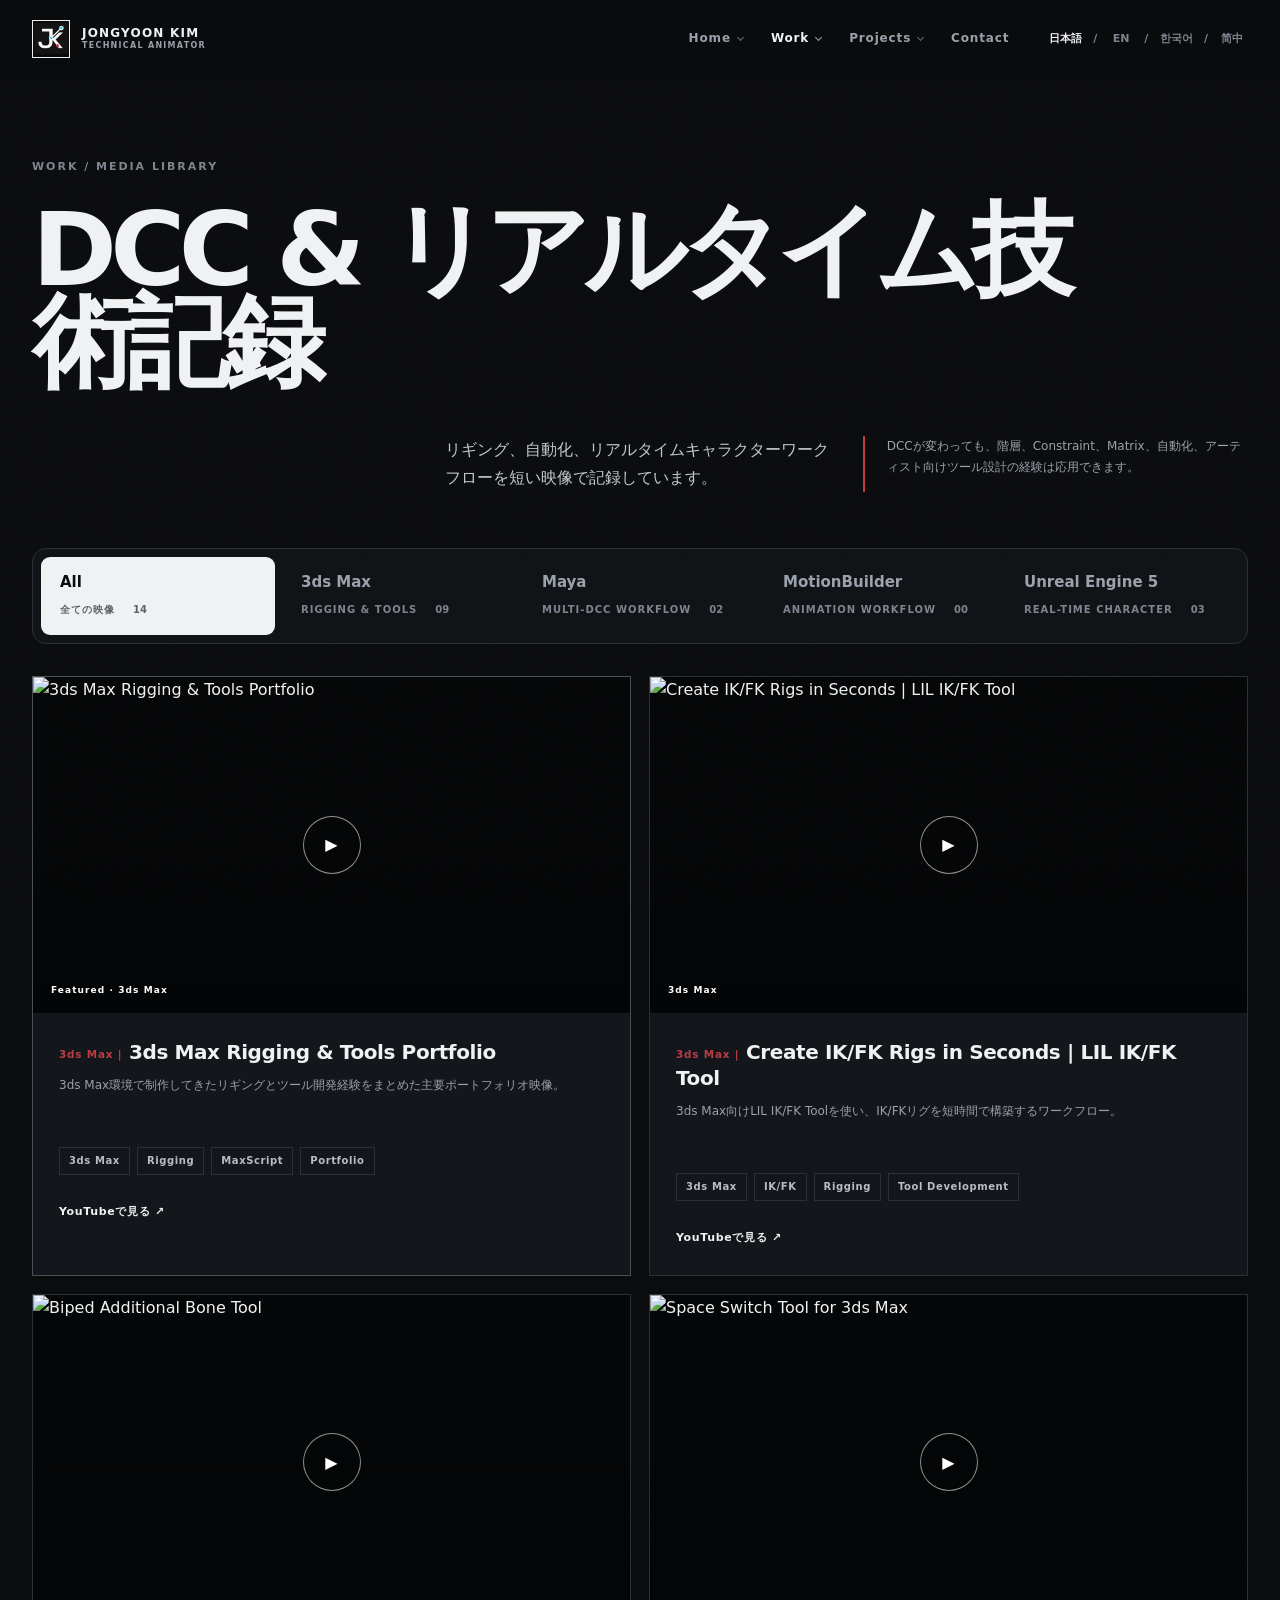
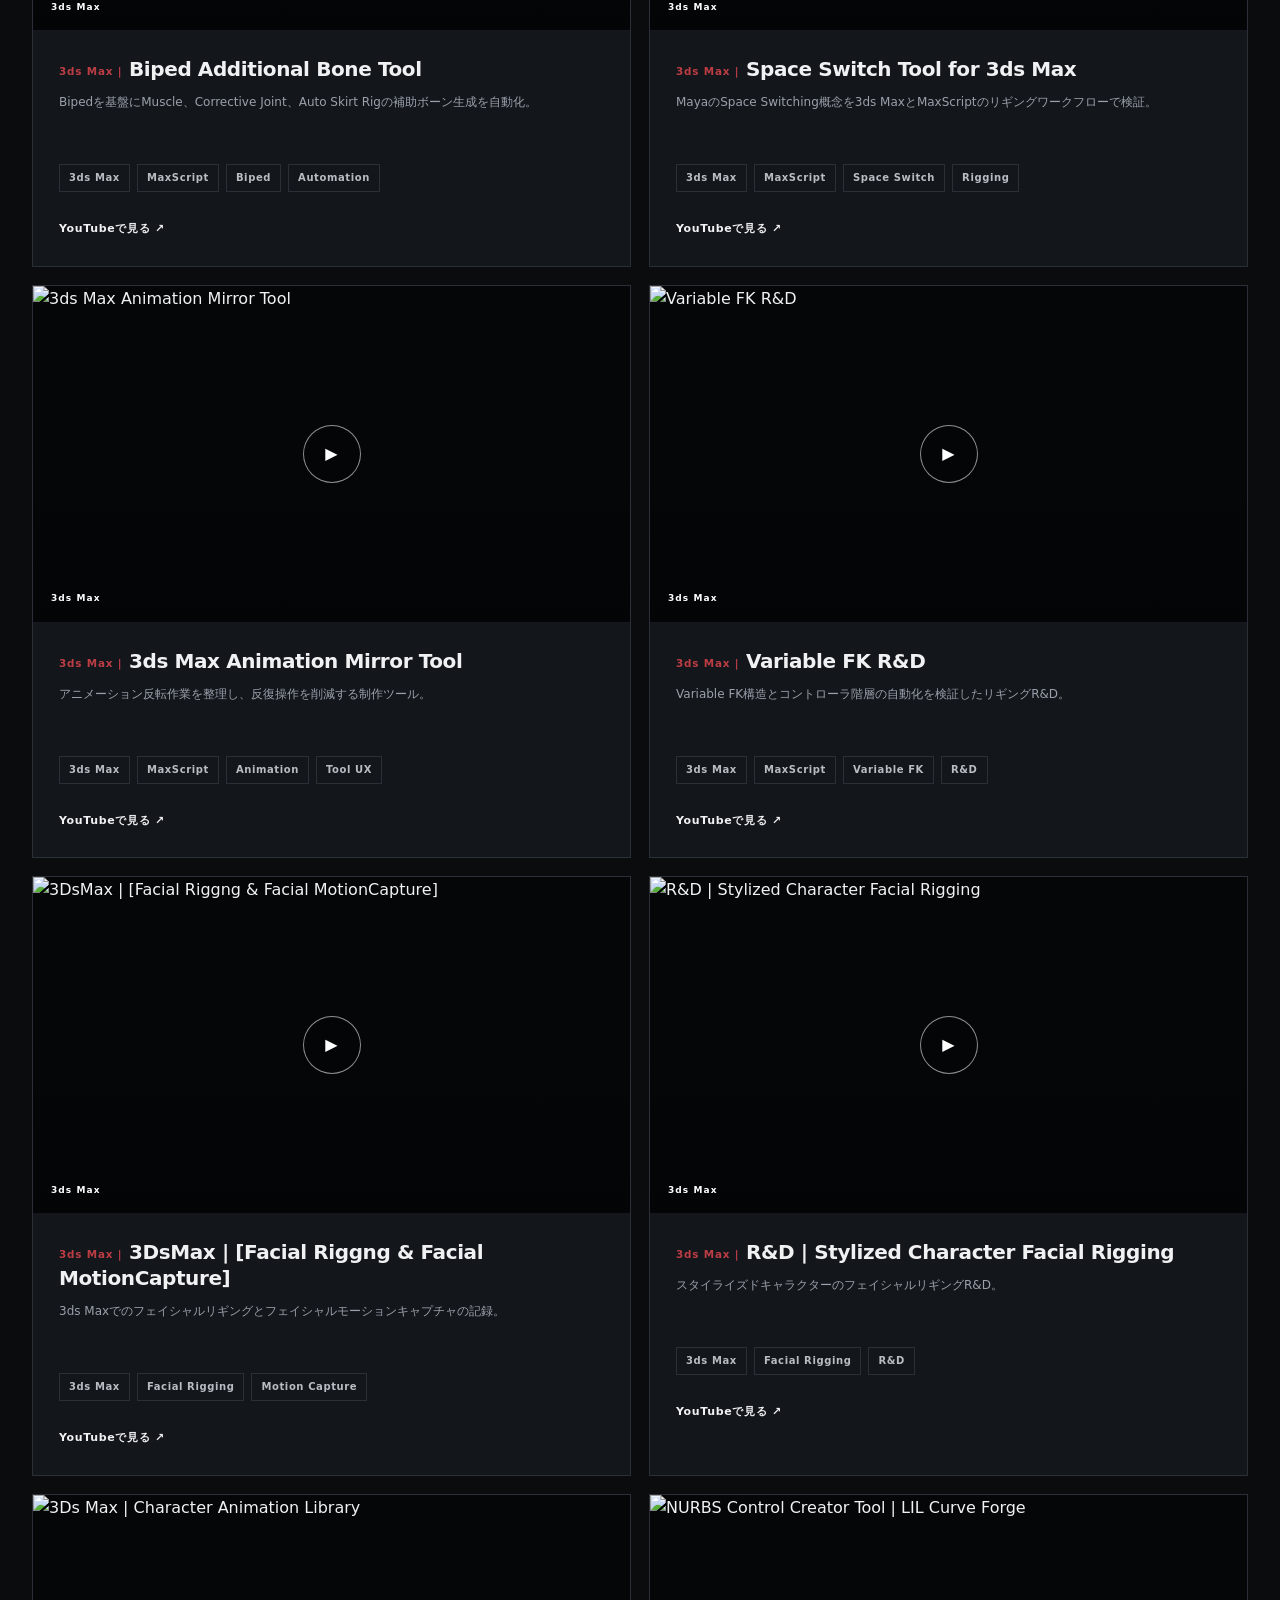
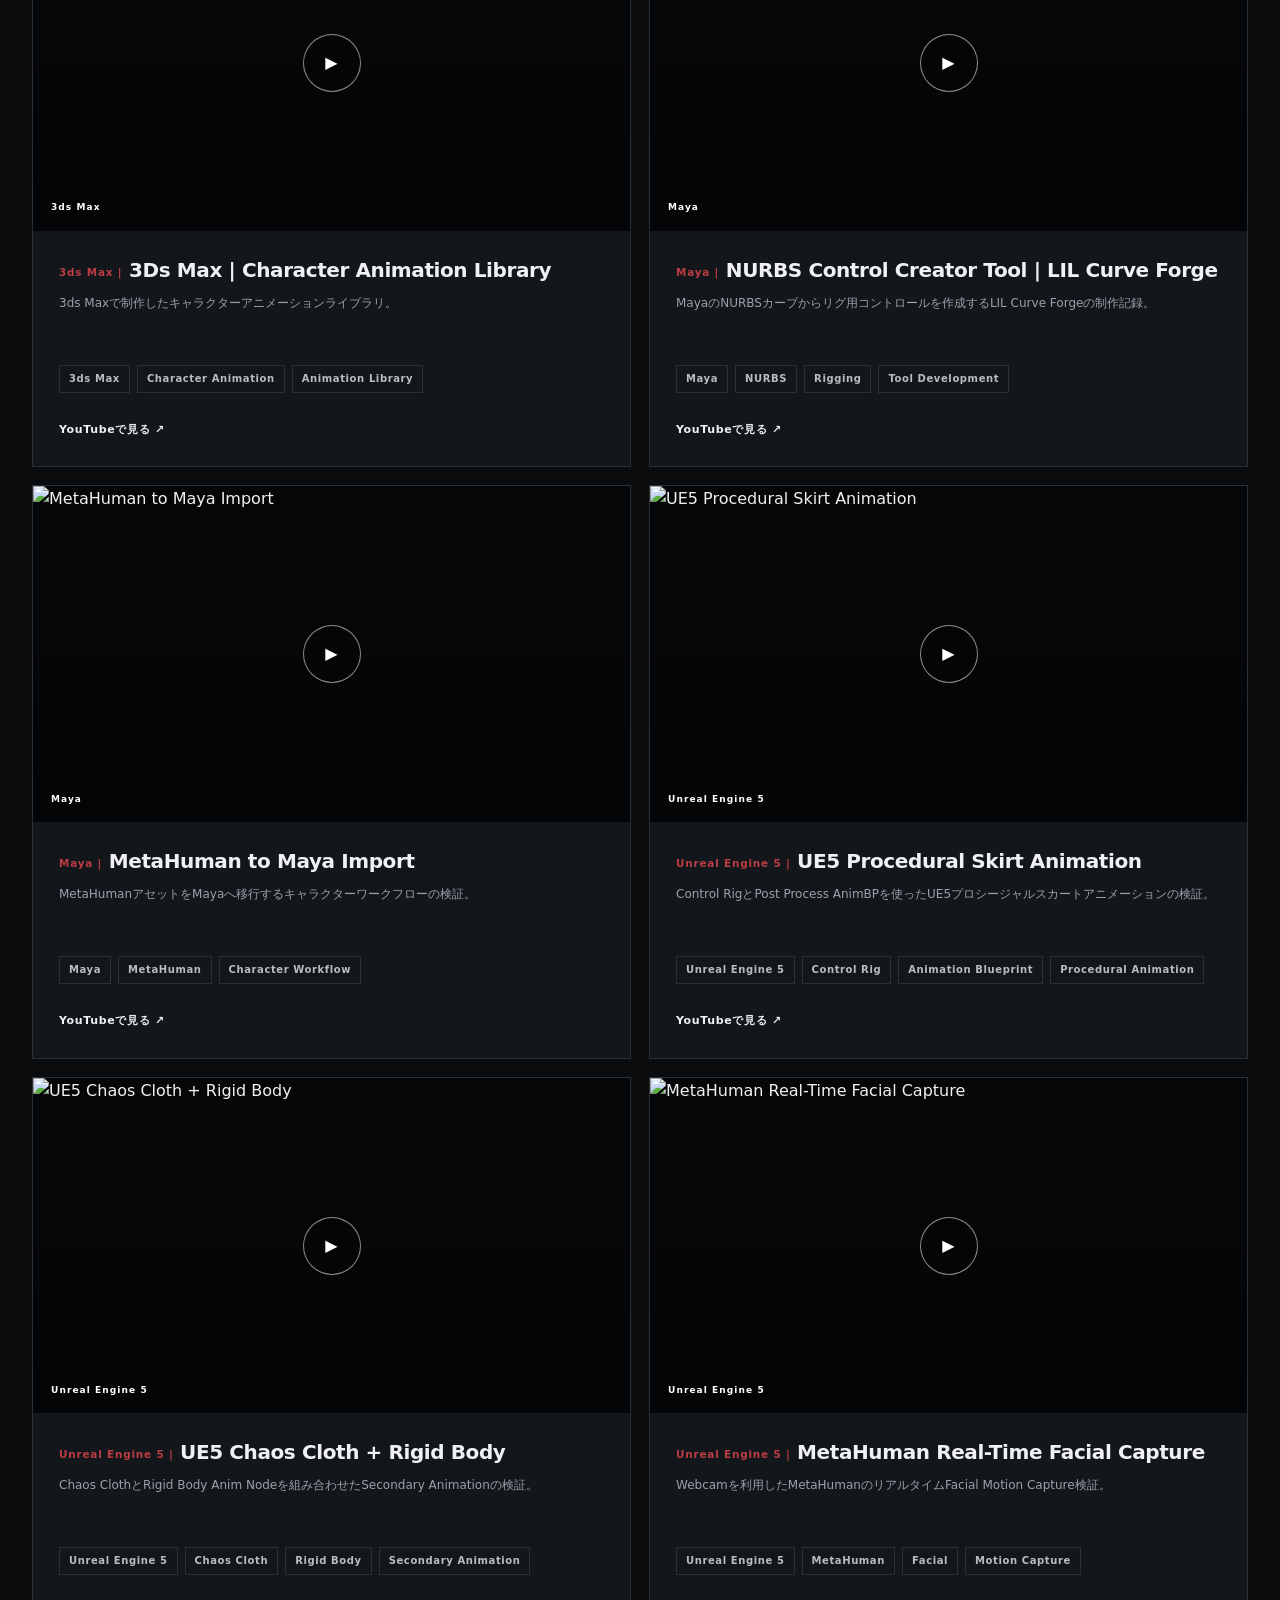
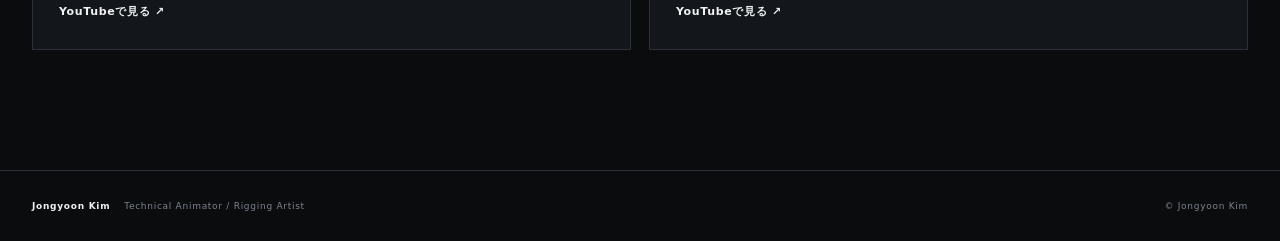
==== work.html @ b8f8ff4b "Add Maya Curve Forge video" ====
<!doctype html>
<html lang="ja">
<head>
  <meta charset="utf-8">
  <meta name="viewport" content="width=device-width,initial-scale=1">
  <meta name="description" content="DCC and real-time technical studies by Jongyoon Kim across 3ds Max, Maya, MotionBuilder and Unreal Engine 5.">
  <meta property="og:title" content="DCC & Real-Time Studies | Jongyoon Kim">
  <meta property="og:description" content="Rigging, automation and real-time character workflow studies across major DCC tools.">
  <meta property="og:type" content="website">
  <meta property="og:url" content="https://jongyoon-kim000000.github.io/portfolio/work.html">
  <meta property="og:image" content="https://jongyoon-kim000000.github.io/portfolio/assets/icons/jongyoon-kim-mark.png">
  <meta name="twitter:card" content="summary">
  <meta name="theme-color" content="#0b0c0e">
  <link rel="canonical" href="https://jongyoon-kim000000.github.io/portfolio/work.html">
  <link rel="icon" type="image/png" href="assets/icons/jongyoon-kim-mark.png">
  <title>Work & Media Library | Jongyoon Kim</title>
  <link rel="stylesheet" href="css/reset.css">
  <link rel="stylesheet" href="css/style.css">
  <link rel="stylesheet" href="css/work.css">
  <link rel="stylesheet" href="css/polish.css">
  <script src="data/translations.js" defer></script>
  <script src="data/media.js?v=20260904-1" defer></script>
  <script src="js/i18n.js" defer></script>
  <script src="js/media-gallery.js?v=20260829-2" defer></script>
  <script src="js/visuals.js" defer></script>
</head>
<body>
  <a class="skip-link" href="#media-grid" data-i18n="accessibility.skip">Skip to content</a>
  <header class="site-header is-scrolled" data-header>
    <div class="shell header-inner">
      <a class="brand" href="index.html"><span class="brand-mark" aria-hidden="true"><img src="assets/icons/jongyoon-kim-mark.png" alt=""></span><span class="brand-copy">JONGYOON KIM<small>TECHNICAL ANIMATOR</small></span></a>
      <button class="nav-toggle" type="button" aria-expanded="false" aria-controls="primary-nav"><span class="sr-only" data-i18n="nav.menu">Menu</span><span></span><span></span></button>
      <nav id="primary-nav" class="primary-nav" aria-label="Primary navigation">
        <div class="nav-item">
          <a href="index.html" data-i18n="nav.home">Home</a>
          <div class="nav-sub">
            <a href="index.html#work" data-i18n="work.title">主要作品</a>
            <a href="index.html#production" data-i18n="nav.production">Production</a>
            <a href="index.html#growth" data-i18n="nav.growth">Growth</a>
            <a href="index.html#skills" data-i18n="nav.skills">Skills</a>
            <a href="index.html#about" data-i18n="nav.about">About</a>
          </div>
        </div>
        <div class="nav-item">
          <a href="work.html" aria-current="page" data-i18n="nav.work">Work</a>
          <div class="nav-sub">
            <a href="work.html" data-i18n="work.libraryCta">DCC Media Library</a>
            <a href="work.html?tool=max" data-i18n="media.category.max">3ds Max</a>
            <a href="work.html?tool=maya" data-i18n="media.category.maya">Maya</a>
            <a href="work.html?tool=motionbuilder" data-i18n="media.category.motionbuilder">MotionBuilder</a>
            <a href="work.html?tool=ue5" data-i18n="media.category.ue5">Unreal Engine 5</a>
          </div>
        </div>
        <div class="nav-item">
          <a href="projects/project-tal.html" data-i18n="nav.projects">Projects</a>
          <div class="nav-sub">
            <a href="projects/serva-me.html">SERVA ME</a>
            <a href="projects/aion2.html">AION 2</a>
            <a href="projects/project-tal.html" data-i18n="media.projectTal">Project TAL</a>
          </div>
        </div>
        <a href="index.html#contact" data-i18n="nav.contact">Contact</a>
      </nav>
      <div class="language-switch" aria-label="Language">
        <button type="button" data-lang="ja" aria-label="日本語" aria-pressed="true">日本語</button><span aria-hidden="true">/</span>
        <button type="button" data-lang="en" aria-label="English" aria-pressed="false">EN</button><span aria-hidden="true">/</span>
        <button type="button" data-lang="ko" aria-label="한국어" aria-pressed="false">한국어</button><span aria-hidden="true">/</span>
        <button type="button" data-lang="zh" aria-label="简体中文" aria-pressed="false">简中</button>
      </div>
    </div>
  </header>
  <main class="media-page">
    <section class="media-hero shell">
      <p class="section-index">WORK / MEDIA LIBRARY</p>
      <h1 data-i18n="media.title">DCC & REAL-TIME STUDIES</h1>
      <div class="media-hero-copy"><p data-i18n="media.intro">Short technical studies documenting rigging, automation and real-time character workflows.</p><p class="media-note" data-i18n="media.note">The DCC may change; hierarchy, constraints, matrices, automation and artist-facing tool design remain transferable.</p></div>
    </section>
    <section class="media-library shell" aria-labelledby="media-filter-title">
      <h2 id="media-filter-title" class="sr-only" data-i18n="media.filterTitle">Filter videos by tool</h2>
      <div id="media-tabs" class="media-tabs" role="tablist"></div>
      <p class="media-swipe-hint" aria-hidden="true" data-i18n="media.swipeHint">Swipe to explore tool categories →</p>
      <div id="media-grid" class="media-grid"></div>
    </section>
  </main>
  <footer class="site-footer"><div class="shell"><div><strong>Jongyoon Kim</strong><span>Technical Animator / Rigging Artist</span></div><p>© Jongyoon Kim</p></div></footer>
  <script src="js/main.js" defer></script>
</body>
</html>
---- css/style.css ----
:root{--bg-deep:#07080a;--bg:#0b0c0e;--surface:#13161b;--surface-2:#191d24;--surface-3:#20252e;--text:#f0f1f2;--muted:#9aa1ab;--faint:#7d848e;--border:#2b3038;--border-bright:rgba(255,255,255,.10);--accent:#bd3d45;--accent-bright:#e0565f;--accent-soft:rgba(189,61,69,.15);--accent-2:#5fb6d4;--accent-2-soft:rgba(95,182,212,.12);--grad-accent:linear-gradient(120deg,var(--accent-bright),var(--accent) 55%,#7c333c);--grad-duo:linear-gradient(135deg,rgba(189,61,69,.14),rgba(95,182,212,.09));--grad-line:linear-gradient(90deg,transparent,var(--accent) 30%,var(--accent-2) 70%,transparent);--grad-text:linear-gradient(105deg,#f0f1f2 30%,#aeb8c8 50%,#f0f1f2 70%);--glow-accent:0 0 44px rgba(189,61,69,.28);--glow-cyan:0 0 44px rgba(95,182,212,.20);--shadow-1:0 2px 10px rgba(0,0,0,.35);--shadow-2:0 14px 40px rgba(0,0,0,.45),0 0 0 1px var(--border-bright);--shadow-3:0 28px 80px rgba(0,0,0,.55),0 0 0 1px var(--border-bright);--ambient-red:radial-gradient(ellipse 60% 45% at 18% 8%,rgba(189,61,69,.10),transparent 65%);--ambient-cyan:radial-gradient(ellipse 55% 40% at 85% 90%,rgba(95,182,212,.07),transparent 65%);--shell:min(1240px,calc(100vw - 64px));--header:78px;--ease:cubic-bezier(.2,.7,.2,1);--ease-spring:cubic-bezier(.34,1.56,.64,1);--space-section:clamp(72px,9vh,104px);--space-heading:44px}
html{background:var(--bg);color:var(--text);font-family:Inter,"Noto Sans JP","Noto Sans KR",system-ui,-apple-system,BlinkMacSystemFont,"Segoe UI",sans-serif;font-size:16px}body{min-width:320px;background:var(--bg);line-height:1.6;overflow-x:hidden}.shell{width:var(--shell);margin-inline:auto}.sr-only{position:absolute;width:1px;height:1px;padding:0;margin:-1px;overflow:hidden;clip:rect(0,0,0,0);white-space:nowrap;border:0}.skip-link{position:fixed;z-index:1000;left:16px;top:-60px;background:var(--text);color:var(--bg);padding:10px 16px}.skip-link:focus{top:16px}a:focus-visible,button:focus-visible{outline:2px solid var(--text);outline-offset:4px}
.site-header{height:var(--header);position:fixed;inset:0 0 auto;z-index:100;background:rgba(11,12,14,.88);border-bottom:1px solid transparent;backdrop-filter:blur(18px);transition:border-color .2s}.site-header.is-scrolled{border-color:var(--border)}.header-inner{height:100%;display:flex;align-items:center;gap:36px}.brand{display:flex;align-items:center;gap:12px;margin-right:auto}.brand-mark{display:grid;place-items:center;width:38px;height:38px;border:1px solid var(--text);font-size:12px;font-weight:800;letter-spacing:.08em}.brand-copy{display:flex;flex-direction:column;font-size:12px;font-weight:750;letter-spacing:.1em;line-height:1.25}.brand-copy small{color:var(--muted);font-size:8px;letter-spacing:.16em}.primary-nav{display:flex;align-items:center;gap:28px}.primary-nav a{color:var(--muted);font-size:12px;font-weight:650;letter-spacing:.07em;transition:color .2s}.primary-nav a:hover,.primary-nav a[aria-current="true"]{color:var(--text)}.language-switch{display:flex;align-items:center;gap:7px;color:var(--faint);font-size:11px;font-weight:800;letter-spacing:.08em}.language-switch button{border:0;background:none;color:var(--faint);padding:4px;cursor:pointer}.language-switch button[aria-pressed="true"]{color:var(--text)}.nav-toggle{display:none;border:0;background:none;color:var(--text);padding:10px}.nav-toggle span:not(.sr-only){display:block;width:22px;height:1px;background:currentColor;margin:6px 0;transition:transform .2s}
.hero{min-height:min(92svh,900px);padding-top:calc(var(--header) + 72px);display:flex;flex-direction:column;justify-content:flex-end;background-image:var(--ambient-red),var(--ambient-cyan)}.hero-grid{display:grid;grid-template-columns:minmax(0,1.2fr) minmax(320px,.8fr);gap:9vw;align-items:end;margin:auto 0}.eyebrow{display:flex;align-items:center;gap:9px;color:var(--muted);font-size:11px;font-weight:700;letter-spacing:.12em;text-transform:uppercase}.status-dot{width:6px;height:6px;background:var(--accent);border-radius:50%;box-shadow:0 0 0 5px var(--accent-soft)}.hero h1{margin-top:22px;font-weight:800;letter-spacing:-.075em;line-height:.78}.hero-role{margin-top:36px;font-size:clamp(28px,3.3vw,52px);font-weight:300;letter-spacing:-.04em;line-height:1.02}.hero-role span{color:var(--muted)}.hero-intro{padding-bottom:6px}.hero-focus{max-width:590px;color:var(--text);font-size:14px;font-weight:650;line-height:2}.hero-focus i{color:var(--accent);font-style:normal;margin:0 5px}.hero-summary{max-width:600px;margin-top:26px;color:#c3c7cd;font-size:clamp(16px,1.4vw,20px);line-height:1.8}.hero-actions{display:flex;gap:12px;margin-top:38px}.button{min-height:50px;display:inline-flex;align-items:center;justify-content:space-between;gap:32px;padding:0 20px;border:1px solid var(--border);font-size:12px;font-weight:750;letter-spacing:.04em;transition:background .2s,border-color .2s,color .2s}.button-primary{background:var(--text);border-color:var(--text);color:var(--bg)}.button-primary:hover{background:var(--accent);border-color:var(--accent);color:#fff}.button-ghost:hover{border-color:var(--text)}.quick-info{display:grid;grid-template-columns:repeat(4,1fr);margin-top:56px;border-top:1px solid var(--border)}.quick-info>div{padding:22px 22px 24px 0;border-right:1px solid var(--border)}.quick-info>div:not(:first-child){padding-left:22px}.quick-info dt{color:var(--faint);font-size:9px;font-weight:800;letter-spacing:.16em;text-transform:uppercase}.quick-info dd{margin-top:8px;font-size:12px;font-weight:600}
.section{padding-block:var(--space-section)}.section-surface{position:relative;background-color:var(--surface);background-image:var(--ambient-red)}.section-surface::after{content:"";position:absolute;left:0;right:0;top:0;height:1px;background:var(--grad-line);opacity:.55}.section-heading{display:grid;grid-template-columns:1fr 2fr;gap:32px;margin-bottom:var(--space-heading);align-items:start}.section-heading h2{font-size:clamp(38px,5vw,72px);font-weight:500;letter-spacing:-.045em;line-height:1}.section-heading>div>p{max-width:580px;margin-top:18px;color:var(--muted);font-size:15px}.section-index{color:var(--faint);font-size:10px;font-weight:800;letter-spacing:.18em}.project-grid{display:grid;grid-template-columns:repeat(2,minmax(0,1fr));gap:18px}.project-card{border:1px solid var(--border);background:var(--surface);overflow:hidden;transition:transform .25s var(--ease),border-color .25s}.project-card:hover{transform:translateY(-4px);border-color:#4a4f56}.project-visual{aspect-ratio:16/9;position:relative;display:flex;align-items:flex-end;padding:24px;overflow:hidden;background-color:#121419;background-image:linear-gradient(rgba(255,255,255,.04) 1px,transparent 1px),linear-gradient(90deg,rgba(255,255,255,.04) 1px,transparent 1px);background-size:32px 32px}.project-visual::before{content:"";position:absolute;width:55%;aspect-ratio:1;border:1px solid rgba(255,255,255,.16);border-radius:50%;top:-20%;right:-5%;box-shadow:0 0 0 38px rgba(255,255,255,.025),0 0 0 76px rgba(255,255,255,.018)}.project-visual::after{content:"";position:absolute;left:0;right:0;bottom:0;height:60%;background:linear-gradient(transparent,rgba(8,9,11,.8))}.project-visual.production{background-color:#171112;background-image:linear-gradient(rgba(189,61,69,.08) 1px,transparent 1px),linear-gradient(90deg,rgba(189,61,69,.08) 1px,transparent 1px);background-size:32px 32px}.visual-label{position:relative;z-index:1;display:flex;flex-direction:column;font-size:clamp(26px,3.2vw,48px);font-weight:750;letter-spacing:-.05em;line-height:.9}.visual-label small{margin-bottom:10px;color:var(--muted);font-size:9px;letter-spacing:.16em}.project-card-body{padding:28px}.project-card-topline{display:flex;justify-content:space-between;gap:16px;color:var(--muted);font-size:9px;font-weight:750;letter-spacing:.14em;text-transform:uppercase}.project-card h3{margin-top:16px;font-size:24px;letter-spacing:-.03em}.project-card-summary{min-height:52px;margin-top:10px;color:var(--muted);font-size:14px}.tag-list{display:flex;flex-wrap:wrap;gap:7px;margin-top:24px}.tag{padding:5px 9px;border:1px solid var(--border);color:#b9bdc3;font-size:9px;font-weight:700;letter-spacing:.06em}.text-link{display:inline-block;margin-top:28px;font-size:11px;font-weight:750;letter-spacing:.06em}.project-card:hover .text-link{color:#fff}.production-card{display:grid;grid-template-columns:.78fr 1.22fr;border-top:1px solid var(--border)}.production-meta{padding:42px 48px 40px 0;border-right:1px solid var(--border)}.production-meta h3{margin-top:36px;font-size:clamp(28px,3.2vw,48px);letter-spacing:-.04em;line-height:1.1}.production-meta>p:not(.eyebrow){margin-top:10px;color:var(--muted);font-size:13px}.responsibility-grid{display:grid;grid-template-columns:repeat(2,1fr)}.responsibility{padding:38px;border-right:1px solid var(--border);border-bottom:1px solid var(--border)}.responsibility:nth-child(even){border-right:0}.responsibility:nth-last-child(-n+2){border-bottom:0}.responsibility .number{color:var(--accent);font-size:10px;font-weight:800}.responsibility h4{margin-top:26px;font-size:17px}.responsibility p{margin-top:10px;color:var(--muted);font-size:12px;line-height:1.75}.timeline{display:grid;grid-template-columns:repeat(auto-fit,minmax(0,1fr));position:relative}.timeline::before{content:"";position:absolute;left:0;right:0;top:7px;height:1px;background:var(--border)}.timeline-item{position:relative;padding:35px 28px 0 0}.timeline-item::before{content:"";position:absolute;top:3px;left:0;width:9px;height:9px;border:2px solid var(--bg);background:var(--faint);border-radius:50%;box-shadow:0 0 0 1px var(--border)}.timeline-item.current::before{background:var(--accent);box-shadow:0 0 0 5px var(--accent-soft)}.timeline-year{color:var(--muted);font-size:11px;font-weight:800;letter-spacing:.1em}.timeline-item h3{margin-top:16px;font-size:16px;line-height:1.35}.timeline-item p{margin-top:10px;color:var(--muted);font-size:11px}.skill-groups{display:grid;grid-template-columns:1.15fr .85fr .85fr;gap:1px;background:var(--border);border:1px solid var(--border)}.skill-group{background:var(--surface);padding:34px}.skill-group-heading{display:flex;align-items:center;justify-content:space-between;padding-bottom:24px;border-bottom:1px solid var(--border)}.skill-group-heading h3{font-size:17px}.skill-count{color:var(--faint);font-size:10px}.skill-list li{display:flex;align-items:flex-start;justify-content:space-between;gap:18px;padding:16px 0;border-bottom:1px solid var(--border)}.skill-list li:last-child{border-bottom:0}.skill-name{font-size:13px;font-weight:650}.skill-detail{display:block;margin-top:3px;color:var(--muted);font-size:10px;font-weight:400}.skill-status{flex:none;color:var(--faint);font-size:8px;font-weight:800;letter-spacing:.1em;text-transform:uppercase}.skill-status.production{color:#d2d5d9}.skill-status.learning{color:#b8797d}.about-grid{display:grid;grid-template-columns:1fr 2fr;gap:32px}.section-heading-stacked{display:block;margin:0}.section-heading-stacked h2{max-width:420px;margin-top:30px}.about-copy{max-width:780px}.about-copy>p{font-size:clamp(18px,2vw,26px);font-weight:350;letter-spacing:-.02em;line-height:1.65}.about-copy>p+p{margin-top:24px;color:var(--muted)}.about-copy blockquote{margin-top:46px;padding-left:24px;border-left:2px solid var(--accent);color:#c4c8cd;font-size:14px}.credentials{grid-column:1/-1;display:grid;grid-template-columns:repeat(3,1fr);gap:1px;margin-top:64px}.credentials article{padding:30px 32px;border:1px solid var(--border)}.credentials h3{margin-top:28px;font-size:17px;line-height:1.4}.credentials article>p:not(.section-index){margin-top:8px;color:var(--muted);font-size:11px}.contact{padding-block:88px;background-color:var(--bg-deep);background-image:var(--ambient-red),var(--ambient-cyan)}.contact-inner{text-align:center}.contact h2{margin-top:28px;font-size:clamp(42px,6.5vw,92px);font-weight:450;letter-spacing:-.055em;line-height:1.05;color:transparent;background:var(--grad-text);background-clip:text;-webkit-background-clip:text}.contact-email{display:inline-flex;gap:24px;margin-top:40px;padding-bottom:5px;border-bottom:1px solid var(--faint);font-size:clamp(17px,2vw,26px)}.social-links{display:flex;justify-content:center;flex-wrap:wrap;gap:28px;margin-top:55px}.social-links a{color:var(--muted);font-size:11px;font-weight:700;letter-spacing:.07em}.social-links a:hover{color:var(--text)}.site-footer{border-top:1px solid var(--border);padding-block:28px}.site-footer .shell{display:flex;justify-content:space-between;align-items:center;color:var(--faint);font-size:9px;letter-spacing:.08em}.site-footer .shell>div{display:flex;gap:14px}.site-footer strong{color:var(--text)}
@media(max-width:900px){:root{--shell:min(100% - 40px,760px)}.primary-nav{position:fixed;inset:var(--header) 0 auto;background:var(--bg);border-bottom:1px solid var(--border);padding:28px 20px;display:none;flex-direction:column;align-items:flex-start;gap:22px}.primary-nav.is-open{display:flex}.primary-nav a{font-size:16px}.nav-toggle{display:block}.language-switch{margin-left:0}.hero{min-height:auto;padding-top:150px}.hero-grid{grid-template-columns:1fr;gap:60px}.hero-intro{max-width:660px}.quick-info{grid-template-columns:repeat(2,1fr)}.quick-info>div:nth-child(2){border-right:0}.quick-info>div:nth-child(n+3){border-top:1px solid var(--border)}.section-heading,.about-grid{grid-template-columns:1fr;gap:24px}.project-grid{grid-template-columns:1fr}.project-card-summary{min-height:0}.production-card{grid-template-columns:1fr}.production-meta{border-right:0;border-bottom:1px solid var(--border);padding-right:0}.timeline{grid-template-columns:repeat(2,1fr);gap:38px 0}.timeline::before{display:none}.timeline-item{padding-top:24px;border-top:1px solid var(--border)}.timeline-item::before{top:-5px}.skill-groups{grid-template-columns:1fr}.credentials{grid-template-columns:1fr}.site-footer .shell{align-items:flex-start}.site-footer .shell>div{flex-direction:column;gap:2px}}
@media(max-width:600px){:root{--shell:calc(100% - 32px);--header:68px}.brand-copy{display:none}.header-inner{gap:14px}.nav-toggle{margin-left:auto}.language-switch{order:2}.hero{padding-top:120px}.hero-role{margin-top:26px}.hero-actions{flex-direction:column;align-items:stretch}.quick-info{grid-template-columns:1fr}.quick-info>div,.quick-info>div:not(:first-child){padding:18px 0;border-right:0;border-top:1px solid var(--border)}.section-heading{margin-bottom:42px}.section-heading h2{font-size:38px}.project-card-body{padding:22px}.production-meta{padding-top:30px}.responsibility-grid{grid-template-columns:1fr}.responsibility,.responsibility:nth-child(even),.responsibility:nth-last-child(-n+2){padding:28px 0;border-right:0;border-bottom:1px solid var(--border)}.responsibility:last-child{border-bottom:0}.timeline{grid-template-columns:1fr;gap:28px}.skill-group{padding:26px 22px}.about-copy>p{font-size:18px}.credentials article{padding:26px 22px}.contact{padding-block:80px}.contact h2{font-size:42px}.site-footer .shell{flex-direction:column;gap:20px}}
@media(prefers-reduced-motion:reduce){html{scroll-behavior:auto}*,*::before,*::after{animation-duration:.01ms!important;animation-iteration-count:1!important;transition-duration:.01ms!important}}
.community-experience{margin-top:64px}.community-card{display:grid;grid-template-columns:1fr 2fr;gap:32px;padding:34px;border:1px solid var(--border);background:linear-gradient(110deg,var(--surface),rgba(189,61,69,.055))}.community-card h3{margin-top:16px;font-size:24px;letter-spacing:-.03em}.community-card .community-period{color:var(--muted);font-size:11px}.community-copy{display:grid;grid-template-columns:1fr 1fr;gap:18px}.community-copy div{padding:20px;border-left:1px solid var(--border)}.community-copy strong{display:block;font-size:12px}.community-copy p{margin-top:8px;color:var(--muted);font-size:11px;line-height:1.75}@media(max-width:700px){.community-card,.community-copy{grid-template-columns:1fr}.community-copy div{padding:18px 0;border-left:0;border-top:1px solid var(--border)}}
.project-thumbnail{position:absolute;inset:0;width:100%;height:100%;object-fit:cover;transition:transform .45s var(--ease)}.project-card:hover .project-thumbnail{transform:scale(1.025)}.media-source{position:absolute;z-index:2;left:20px;bottom:20px;padding:7px 10px;background:rgba(8,9,11,.82);border:1px solid rgba(255,255,255,.25);color:#fff;font-size:8px;font-weight:800;letter-spacing:.14em}.project-grid.is-single{grid-template-columns:1fr}.project-grid>.project-card:first-child{grid-column:1/-1}.project-grid>.project-card:first-child>a{display:grid;grid-template-columns:minmax(0,1.35fr) minmax(330px,.65fr)}.project-grid>.project-card:first-child .project-visual{aspect-ratio:16/9}.project-grid>.project-card:first-child .project-card-body{display:flex;flex-direction:column;justify-content:center}.project-grid>.project-card:first-child .text-link{margin-top:auto;padding-top:28px}@media(max-width:900px){.project-grid>.project-card:first-child>a{display:block}.project-grid>.project-card:first-child .text-link{margin-top:28px;padding-top:0}}
.hero{--motion-x:0;--motion-y:0;position:relative;isolation:isolate}.hero>*{position:relative;z-index:1}.hero::before{content:"";position:absolute;z-index:0;inset:var(--header) -18vw 0 38%;pointer-events:none;opacity:.28;background-image:linear-gradient(rgba(255,255,255,.035) 1px,transparent 1px),linear-gradient(90deg,rgba(255,255,255,.035) 1px,transparent 1px);background-size:42px 42px;mask-image:linear-gradient(110deg,transparent 4%,#000 45%,transparent 92%);transform:translate(calc(var(--motion-x) * -7px),calc(var(--motion-y) * -7px));animation:hero-grid-drift 18s linear infinite}.hero::after{content:"";position:absolute;z-index:0;width:clamp(260px,34vw,560px);aspect-ratio:1;right:-12vw;top:12vh;border:1px solid rgba(255,255,255,.08);border-radius:50%;pointer-events:none;box-shadow:0 0 0 56px rgba(255,255,255,.012),0 0 0 112px rgba(255,255,255,.008);transform:translate(calc(var(--motion-x) * 12px),calc(var(--motion-y) * 12px));transition:transform .8s var(--ease);animation:hero-orbit-breathe 8s ease-in-out infinite}.hero h1{overflow:visible}.hero-name-line{display:block;width:max-content;transform-origin:left bottom;animation:hero-name-in .9s var(--ease) both}.hero-name-line-second{animation-delay:.12s}.hero .eyebrow{animation:hero-rise-in .65s .05s var(--ease) both}.hero-role{animation:hero-rise-in .75s .28s var(--ease) both}.hero-intro{animation:hero-rise-in .75s .4s var(--ease) both}.quick-info{animation:hero-rise-in .7s .56s var(--ease) both}.status-dot{animation:status-pulse 2.8s ease-in-out infinite}@keyframes hero-name-in{from{opacity:0;transform:translateY(52px) skewY(3deg)}to{opacity:1;transform:translateY(0) skewY(0)}}@keyframes hero-rise-in{from{opacity:0;transform:translateY(22px)}to{opacity:1;transform:translateY(0)}}@keyframes hero-grid-drift{to{background-position:42px 42px}}@keyframes hero-orbit-breathe{0%,100%{opacity:.55}50%{opacity:1}}@keyframes status-pulse{0%,100%{box-shadow:0 0 0 5px var(--accent-soft)}50%{box-shadow:0 0 0 9px rgba(189,61,69,0)}}@media(max-width:900px){.hero::before{inset:var(--header) -20vw 0 20%}.hero::after{right:-28vw;top:18vh}}@media(prefers-reduced-motion:reduce){.hero::before,.hero::after,.hero-name-line,.hero .eyebrow,.hero-role,.hero-intro,.quick-info,.status-dot{animation:none!important}.hero::before,.hero::after{transform:none!important}}
.language-list{margin-top:26px}.language-list>div{display:grid;grid-template-columns:86px 1fr;gap:12px;padding:9px 0;border-bottom:1px solid var(--border)}.language-list>div:last-child{border-bottom:0}.language-list dt{color:var(--muted);font-size:10px;font-weight:650}.language-list dd{color:var(--text);font-size:12px;font-weight:700}.language-list small{display:block;margin-top:3px;color:var(--faint);font-size:8px;font-weight:600;letter-spacing:.04em}
.nav-item{position:relative;height:var(--header);display:flex;align-items:center}.nav-item>a{display:inline-flex;align-items:center;gap:7px;color:var(--muted);font-size:12px;font-weight:650;letter-spacing:.07em;transition:color .2s}.nav-item>a::after{content:"";width:5px;height:5px;margin-top:-3px;border-right:1px solid currentColor;border-bottom:1px solid currentColor;transform:rotate(45deg);opacity:.65}.nav-item:hover>a,.nav-item:focus-within>a{color:var(--text)}.nav-sub{position:absolute;top:100%;left:-22px;min-width:212px;padding:10px 0;background:rgba(13,15,18,.96);backdrop-filter:blur(16px);border:1px solid var(--border);box-shadow:var(--shadow-2);opacity:0;visibility:hidden;transform:translateY(10px);transition:opacity .2s var(--ease),transform .2s var(--ease),visibility .2s}.nav-sub::before{content:"";position:absolute;top:0;left:0;right:0;height:1px;background:var(--grad-line);opacity:.7}.nav-item:hover .nav-sub,.nav-item:focus-within .nav-sub{opacity:1;visibility:visible;transform:translateY(0)}.nav-sub a{display:block;padding:10px 22px;color:var(--muted);font-size:11px;font-weight:650;letter-spacing:.06em;transition:color .15s,background .15s}.nav-sub a:hover{color:var(--text);background:rgba(255,255,255,.045)}.button{white-space:nowrap}@media(max-width:900px){.nav-item{display:block;height:auto}.nav-item>a{font-size:16px}.nav-item>a::after{display:none}.nav-sub{position:static;opacity:1;visibility:visible;transform:none;background:none;border:0;box-shadow:none;backdrop-filter:none;min-width:0;margin:12px 0 4px 2px;padding:0 0 0 16px;border-left:1px solid var(--border);display:grid;gap:14px}.nav-sub::before{display:none}.nav-sub a{padding:0;font-size:13px}}
.hero-name-line{color:transparent;background:linear-gradient(110deg,#f0f1f2 0%,#f0f1f2 38%,#ffffff 46%,#aeb8c8 49%,#ffffff 52%,#f0f1f2 60%,#f0f1f2 100%);background-size:260% 100%;background-position:100% 50%;background-clip:text;-webkit-background-clip:text;animation:hero-name-in .9s var(--ease) both,hero-name-glint 7s 1.5s ease-in-out infinite}.hero-name-line-second{animation-delay:.12s,1.65s}@media(prefers-reduced-motion:reduce){.hero-name-line{color:var(--text);background:none!important;-webkit-text-fill-color:currentColor;animation:none!important}}
.hero-name-line{animation:hero-name-in .9s var(--ease) both,hero-name-glint 5.6s .9s ease-in-out infinite,hero-name-electric 5.6s 2.7s steps(1,end) infinite}.hero-name-line-second{animation-delay:.12s,1.05s,2.84s}@keyframes hero-name-glint{0%,45%{background-position:110% 50%;text-shadow:none}64%{background-position:-45% 50%;text-shadow:0 0 30px rgba(225,232,242,.2)}65%,100%{background-position:-45% 50%;text-shadow:none}}@media(prefers-reduced-motion:reduce){.hero-name-line{translate:0!important;filter:none!important}}
.hero{overflow:clip}.hero h1{max-width:100%}@media(max-width:600px){.hero-name-line{max-width:100%}}
body{position:relative}main,.site-footer{position:relative;z-index:1}.scroll-progress{--scroll-progress:0;position:fixed;z-index:250;left:0;top:0;width:100%;height:2px;pointer-events:none;background:var(--grad-line);transform:scaleX(var(--scroll-progress));transform-origin:left center;box-shadow:0 0 14px rgba(189,61,69,.55)}.reveal-item{opacity:0;transform:translateY(24px);transition:opacity .7s var(--ease),transform .7s var(--ease)}.reveal-item.reveal-left{transform:translateX(-28px)}.reveal-item.reveal-scale{transform:translateY(18px) scale(.97)}.reveal-item.is-visible{opacity:1;transform:none}.button{position:relative;overflow:hidden}.button::before{content:"";position:absolute;inset:-2px auto -2px -45%;width:35%;pointer-events:none;background:linear-gradient(90deg,transparent,rgba(255,255,255,.35),transparent);transform:skewX(-18deg);transition:left .55s var(--ease)}.button:hover::before{left:120%}.quick-info{position:relative;overflow:hidden}.quick-info::before{content:"";position:absolute;z-index:2;left:-24%;top:-1px;width:24%;height:2px;background:linear-gradient(90deg,transparent,var(--accent),#f4f6f8,transparent);animation:quick-scan 7s 1.8s var(--ease) infinite}@keyframes quick-scan{0%,58%{left:-24%;opacity:0}62%{opacity:1}78%{left:100%;opacity:1}79%,100%{left:100%;opacity:0}}.project-card,.media-card,.credentials article{transition:transform .28s var(--ease),border-color .28s,box-shadow .28s}.project-card:hover,.media-card:hover,.credentials article:hover{border-color:#454b54;box-shadow:var(--shadow-2)}@media(prefers-reduced-motion:reduce){.reveal-item{opacity:1;transform:none;filter:none;transition:none}.quick-info::before{display:none}.scroll-progress{box-shadow:none}.button::before{display:none}}
/* Generative placeholder visuals: index-driven hue rotation + 3 rigging-themed patterns */
.project-visual{--h:calc(var(--i,0) * 47);background-color:#101319}.project-card:nth-child(3n+1) .project-visual:not(.production){background-image:repeating-radial-gradient(ellipse 120% 90% at 75% -10%,transparent 0 26px,hsl(calc(354 + var(--h)) 45% 55% / .13) 26px 27px),linear-gradient(180deg,transparent 40%,rgba(8,9,11,.85))}.project-card:nth-child(3n+2) .project-visual:not(.production){background-image:radial-gradient(circle 5px at 22% 30%,hsl(calc(354 + var(--h)) 60% 60% / .9) 98%,transparent),radial-gradient(circle 4px at 55% 62%,hsl(calc(354 + var(--h)) 60% 60% / .7) 98%,transparent),radial-gradient(circle 6px at 78% 24%,hsl(calc(354 + var(--h)) 60% 60% / .8) 98%,transparent),radial-gradient(circle 3px at 40% 80%,rgba(255,255,255,.5) 98%,transparent),linear-gradient(31deg,transparent 49.7%,rgba(255,255,255,.14) 49.7% 50.3%,transparent 50.3%),linear-gradient(-24deg,transparent 49.6%,rgba(255,255,255,.10) 49.6% 50.4%,transparent 50.4%),linear-gradient(180deg,transparent 40%,rgba(8,9,11,.85))}.project-card:nth-child(3n) .project-visual:not(.production){background-image:repeating-linear-gradient(115deg,transparent 0 34px,hsl(calc(354 + var(--h)) 40% 58% / .10) 34px 35px),radial-gradient(circle 4px at 18% 70%,rgba(255,255,255,.55) 98%,transparent),radial-gradient(circle 4px at 42% 52%,rgba(255,255,255,.45) 98%,transparent),radial-gradient(circle 4px at 66% 40%,rgba(255,255,255,.35) 98%,transparent),radial-gradient(circle 4px at 88% 34%,hsl(calc(354 + var(--h)) 60% 62% / .9) 98%,transparent),linear-gradient(180deg,transparent 40%,rgba(8,9,11,.85))}.project-visual::before{border-color:hsl(calc(354 + var(--h)) 30% 60% / .18)}.project-card:hover .project-visual{background-position:0 -4px}
/* Sticky heading rail: production/skills keep index+h2 in view while content scrolls (desktop only) */
@media(min-width:901px){#production .shell,#skills .shell{display:grid;grid-template-columns:minmax(0,1fr) minmax(0,2.4fr);gap:48px;align-items:start}#production .section-heading,#skills .section-heading{display:block;margin-bottom:0;position:sticky;top:calc(var(--header) + 32px);align-self:start}#production .section-heading>div,#skills .section-heading>div{margin-top:26px}#production .section-heading h2,#skills .section-heading h2{font-size:clamp(34px,3.4vw,52px)}#production .production-card{grid-template-columns:1fr}#production .production-meta{border-right:0;border-bottom:1px solid var(--border);padding-right:0}}
/* Hover video preview: rendered only when a data entry declares a preview field */
.project-preview{position:absolute;inset:0;width:100%;height:100%;object-fit:cover;opacity:0;pointer-events:none}@media(hover:hover) and (prefers-reduced-motion:no-preference){.project-preview{transition:opacity .3s}.project-card:hover .project-preview,.project-card:focus-within .project-preview{opacity:1}}
---- css/work.css ----
.media-page { padding-top: var(--header); }
.media-hero { padding-block: 80px 56px; }
.media-hero h1 { max-width: 1050px; margin-top: 28px; font-size: clamp(56px, 8vw, 116px); font-weight: 750; letter-spacing: -.065em; line-height: .9; }
.media-hero-copy { display: grid; grid-template-columns: 1fr 1fr; gap: 32px; margin: 48px 0 0 34%; }
.media-hero-copy p { color: #c4c8ce; font-size: 16px; line-height: 1.75; }
.media-hero-copy .media-note { padding-left: 22px; border-left: 2px solid var(--accent); color: var(--muted); font-size: 12px; }
.media-library { padding-bottom: 120px; }
.media-swipe-hint { display: none; }
.media-tabs { position: sticky; top: var(--header); z-index: 20; display: grid; grid-template-columns: repeat(5,minmax(160px,1fr)); gap: 7px; padding: 8px; background: rgba(17,19,23,.96); border: 1px solid var(--border); border-radius: 14px; backdrop-filter: blur(16px); overflow-x: auto; }
.media-tabs button { min-height: 76px; display: flex; flex-direction: column; justify-content: center; gap: 11px; padding: 16px 18px; border: 1px solid transparent; border-radius: 9px; background: transparent; color: var(--muted); text-align: left; cursor: pointer; transition: background .2s,border-color .2s,color .2s,transform .2s; }
.media-tabs button:hover { border-color: #3a3f46; color: var(--text); transform: translateY(-1px); }
.media-tabs button strong { font-size: 15px; line-height: 1.15; }
.media-tab-meta { display: flex; align-items: center; justify-content: space-between; gap: 18px; color: var(--faint); }
.media-tab-meta em { font-size: 8px; font-style: normal; font-weight: 750; letter-spacing: .1em; text-transform: uppercase; }
.media-tab-meta b { font-size: 9px; }
.media-tabs button[aria-selected="true"] { background: var(--text); color: var(--bg); }
.media-tabs button[aria-selected="true"] .media-tab-meta { color: #5c6067; }
.media-tabs button:focus { outline: none; }
.media-tabs button:focus-visible { outline: 2px solid var(--accent); outline-offset: 2px; }
.media-grid { display: grid; grid-template-columns: repeat(2, minmax(0,1fr)); gap: 18px; padding-top: 32px; }
.media-card { overflow: hidden; border: 1px solid var(--border); background: var(--surface); }
.media-card.is-featured { border-color: #4a4f57; box-shadow: inset 0 2px 0 var(--accent); }
.media-frame { position: relative; aspect-ratio: 16/9; background: #050607; overflow: hidden; }
.media-play { position: absolute; inset: 0; display: block; width: 100%; padding: 0; border: 0; background: #050607; cursor: pointer; overflow: hidden; }
.media-play::after { content: ""; position: absolute; inset: 0; background: linear-gradient(180deg, transparent 45%, rgba(3,4,5,.72)); }
.media-play img { width: 100%; height: 100%; object-fit: cover; transition: transform .35s var(--ease), filter .35s; }
.media-play:hover img { transform: scale(1.025); filter: brightness(.72); }
.media-title-prefix { color: var(--accent); font-size: .52em; font-weight: 800; letter-spacing: .08em; vertical-align: .14em; white-space: nowrap; }
.media-play:focus-visible { outline: 2px solid var(--accent); outline-offset: -4px; }
.play-mark { position: absolute; z-index: 2; left: 50%; top: 50%; display: grid; place-items: center; width: 58px; height: 58px; border: 1px solid rgba(255,255,255,.55); border-radius: 50%; background: rgba(5,6,7,.7); color: #fff; transform: translate(-50%,-50%); }
.media-tool { position: absolute; z-index: 2; left: 18px; bottom: 16px; color: #fff; font-size: 9px; font-weight: 800; letter-spacing: .12em; }
.media-card-copy { padding: 26px; }
.media-card-copy h2 { font-size: 20px; line-height: 1.3; letter-spacing: -.02em; }
.media-card-copy>p { min-height: 48px; margin-top: 10px; color: var(--muted); font-size: 12px; line-height: 1.7; }
.media-empty { grid-column: 1/-1; padding: 72px 30px; border: 1px solid var(--border); text-align: center; }
.media-empty strong { font-size: 22px; }
.media-empty p { margin-top: 10px; color: var(--muted); font-size: 12px; }
@media (max-width: 900px) { .media-hero-copy { margin-left: 0; } .media-grid { grid-template-columns: 1fr; } }
@media (prefers-reduced-motion: no-preference) {
  .media-card { animation: media-card-enter .46s var(--ease) both; animation-delay: calc(var(--card-order, 0) * 55ms); }
  @keyframes media-card-enter { from { opacity: 0; transform: translate3d(20px, 7px, 0); } to { opacity: 1; transform: translate3d(0, 0, 0); } }
}
@media (max-width: 600px) { .media-hero { padding-block: 76px 52px; } .media-hero h1 { font-size: clamp(48px,15vw,72px); } .media-hero-copy { grid-template-columns: 1fr; } .media-tabs { margin-inline: -16px; padding: 8px 54px 8px 16px; border-radius: 0; scrollbar-width: none; -ms-overflow-style: none; scroll-snap-type: x proximity; } .media-tabs::-webkit-scrollbar { display: none; } .media-tabs button{min-width:170px;scroll-snap-align:start} .media-swipe-hint { display: block; margin: 10px 0 0; color: var(--faint); font-size: 11px; letter-spacing: .03em; text-align: right; } }

.media-custom-cover{position:absolute;inset:0;display:flex;flex-direction:column;align-items:center;justify-content:center;padding:28px;color:#f4f5f6;text-align:center;background:radial-gradient(circle at 86% 10%,rgba(189,61,69,.12),transparent 30%),#050607;transition:filter .35s}
.media-custom-cover::before,.media-custom-cover::after{content:"";position:absolute;width:18px;height:18px;border-color:rgba(255,255,255,.2)}.media-custom-cover::before{left:22px;top:22px;border-left:1px solid;border-top:1px solid}.media-custom-cover::after{right:22px;bottom:22px;border-right:1px solid;border-bottom:1px solid}
.media-custom-cover span,.media-custom-cover strong{position:relative;z-index:1}.cover-kicker{color:#8e949d;font-size:8px;font-weight:800;letter-spacing:.16em}.media-custom-cover strong{margin-top:20px;font-size:clamp(30px,4.4vw,58px);font-weight:350;letter-spacing:-.045em;line-height:1.02}.cover-meta{margin-top:16px;color:#aeb3bb;font-size:clamp(11px,1.4vw,17px);font-weight:350;letter-spacing:.08em}.media-play:hover .media-custom-cover{filter:brightness(.78)}

/* Hover video preview: rendered only when a media entry declares a preview field */
.media-preview { position: absolute; inset: 0; width: 100%; height: 100%; object-fit: cover; opacity: 0; pointer-events: none; }
@media (hover: hover) and (prefers-reduced-motion: no-preference) {
  .media-preview { transition: opacity .3s; }
  .media-card:hover .media-preview, .media-card:focus-within .media-preview { opacity: 1; }
}
---- css/polish.css ----
:root { --faint: #7d848e; }

/* The credentials block is intentionally parked until more qualifications are ready. */
.credentials[hidden] { display: none !important; }

.brand-mark {
  position: relative;
  display: flex;
  align-items: center;
  justify-content: center;
  gap: 1px;
  overflow: hidden;
  font-size: 10px;
  letter-spacing: -.04em;
}
.brand-mark b { font: inherit; }
.brand-mark i { color: var(--accent); font-size: 12px; font-style: normal; transform: skewX(-10deg); }
.brand-mark::after { content: ""; position: absolute; left: 50%; bottom: 4px; width: 3px; height: 3px; border-radius: 50%; background: var(--accent); box-shadow: 0 0 8px var(--accent); }
.brand-mark:has(img)::after { display: block; left: 63%; bottom: 27%; width: 3px; height: 3px; animation: logo-node-pulse 3.6s ease-in-out infinite; }
.brand-mark img { display: block; width: 34px; height: 34px; object-fit: contain; }
@keyframes logo-node-pulse { 0%, 70%, 100% { opacity: .3; box-shadow: 0 0 4px rgba(189,61,69,.4); } 74% { opacity: 1; box-shadow: 0 0 13px 3px rgba(189,61,69,.62); } 78% { opacity: .45; } }

.primary-nav a:hover,
.primary-nav a[aria-current] { color: var(--text); }
.language-switch button { min-width: 32px; min-height: 36px; }
.nav-toggle[aria-expanded="true"] span:not(.sr-only):nth-of-type(2) { transform: translateY(3.5px) rotate(45deg); }
.nav-toggle[aria-expanded="true"] span:not(.sr-only):nth-of-type(3) { transform: translateY(-3.5px) rotate(-45deg); }

.hero-grid { grid-template-columns: minmax(0, 1.28fr) minmax(350px, .72fr); gap: clamp(64px, 6vw, 96px); }
.hero-copy { min-width: 0; padding-left: 10px; }
.hero-intro { padding-right: 10px; }
.hero h1 { padding-block: .06em; font-size: clamp(66px, 6.7vw, 104px); line-height: .84; }
.hero-name-line { width: max-content; max-width: 100%; animation: hero-name-in .9s var(--ease) both, hero-name-glint 4.8s .8s ease-in-out infinite, hero-name-electric 4.8s 2.1s steps(1,end) infinite; }
.hero-name-line-second { animation-delay: .12s, .95s, 2.24s; }
@keyframes hero-name-electric {
  0%, 70%, 80%, 100% { translate: 0 0; filter: none; }
  71% { translate: -2px 0; filter: brightness(1.3) drop-shadow(3px 0 rgba(189,61,69,.75)) drop-shadow(-3px 0 rgba(96,194,224,.48)); }
  72% { translate: 2px -1px; filter: brightness(1.15); }
  73% { translate: -1px 2px; filter: brightness(1.35) drop-shadow(2px 0 rgba(255,255,255,.5)); }
  74% { translate: 2px 0; filter: brightness(1.12); }
  75%, 77% { translate: 0 0; filter: none; }
  76% { translate: -2px -1px; filter: brightness(1.28) drop-shadow(2px 0 rgba(189,61,69,.65)); }
}
.work-library-cta { margin-top: 24px; color: var(--muted); }
.work-library-cta:hover { color: var(--text); }

.project-card > a:focus-visible { outline: 0; box-shadow: inset 0 0 0 2px var(--accent); }
.button:focus-visible::before { left: 120%; }
.project-card:focus-within,
.media-card:focus-within,
.credentials article:focus-within { border-color: #555c66; box-shadow: var(--shadow-2); }

/* Readability and spacing: keep supporting material quiet, not microscopic. */
.section-index { font-size: 11px; }
.quick-info dt, .skill-status, .media-tab-meta em, .media-tab-meta b { font-size: 10px; }
.timeline-item p, .skill-detail, .credentials article > p, .language-list li, .contact-links { font-size: 12px; }
.tag { font-size: 10px; }

/* A shorter, more intentional career beat instead of a long empty runway. */
#growth.section { padding-block: 96px 84px; }
#growth .section-heading { margin-bottom: 46px; }
#growth .timeline { margin-bottom: 0; position: relative; }
#growth .timeline::after { content: ""; position: absolute; z-index: 0; left: 0; top: 7px; width: 100%; height: 1px; transform: scaleX(var(--timeline-progress, 0)); transform-origin: left center; background: linear-gradient(90deg, var(--accent), #e8edf2 74%, rgba(232,237,242,.14)); box-shadow: 0 0 14px rgba(189,61,69,.75); transition: transform .12s linear; }
#growth .timeline-item { position: relative; z-index: 1; }

/* Keep the About heading punchy. keep-all is Korean-only: Japanese has no
   spaces, so keep-all there forces the whole heading onto one overflowing line. */
#about .section-heading-stacked h2 { max-width: 550px; font-size: clamp(42px, 3.8vw, 58px); line-height: 1.15; }
#about .section-heading-stacked h2:lang(ko) { word-break: keep-all; overflow-wrap: normal; }

/* Card depth is deliberately reserved for direct interaction. */
@media (hover: hover) and (prefers-reduced-motion: no-preference) {
  .project-card { transform: translateZ(0); transform-style: preserve-3d; transition: transform .42s var(--ease), border-color .32s, box-shadow .42s; }
  .project-card:hover { transform: perspective(1100px) translateY(-7px) rotateX(.4deg); border-color: #5a616b; box-shadow: var(--shadow-3), var(--glow-accent); }
  .project-visual::before { transition: transform .45s var(--ease); }
  .project-card:hover .project-visual::before { transform: scale(1.035); }
}

/* Skills reveal as a compact sequence, matching a technical checklist. */
.reveal-item { transition-delay: var(--reveal-delay, 0ms); }

@media (max-width: 600px) {
  .hero-copy { padding-left: 0; }
  .hero-intro { padding-right: 0; }
  .language-switch { gap: 2px; }
  .language-switch button { min-width: 29px; min-height: 40px; padding-inline: 2px; }
  #growth.section { padding-block: 72px 64px; }
  #growth .section-heading { margin-bottom: 34px; }
  #about .section-heading-stacked h2 { max-width: 100%; margin-top: 20px; font-size: clamp(34px, 9.5vw, 42px); line-height: 1.08; }
}

@media (max-width: 900px) {
  .hero-grid { grid-template-columns: 1fr; gap: 60px; }
  .hero h1 { font-size: clamp(62px, 14.5vw, 102px); }
  #growth .timeline::after { display: none; }
}

@media (max-width: 600px) {
  .hero h1 { font-size: clamp(50px, 16.4vw, 67px); line-height: .88; }
}

/* Film grain overlay: SVG feTurbulence data-URI, sits above content, below fixed header (z100). */
body::after { content: ""; position: fixed; inset: 0; z-index: 2; pointer-events: none; opacity: .05; mix-blend-mode: overlay; background-image: url("data:image/svg+xml,%3Csvg xmlns='http://www.w3.org/2000/svg' width='160' height='160'%3E%3Cfilter id='n'%3E%3CfeTurbulence type='fractalNoise' baseFrequency='0.9' numOctaves='2' stitchTiles='stitch'/%3E%3C/filter%3E%3Crect width='160' height='160' filter='url(%23n)'/%3E%3C/svg%3E"); background-size: 160px; }

/* Scroll-driven decorative motion (progressive: unsupported browsers keep the static
   grad-line + IO reveals; the JS scroll-progress bar is untouched).
   Ownership split: IO reveal-left animates the .section-heading container, the scroll
   timeline animates only the h2 inside it — no property overlaps, no double-fire. */
@supports (animation-timeline: view()) {
  .section-surface { view-timeline-name: --surface-view; animation: ambient-drift linear both; animation-timeline: --surface-view; animation-range: entry 0% exit 100%; }
  .section-surface::after { transform-origin: left center; animation: line-draw linear both; animation-timeline: --surface-view; animation-range: entry 0% cover 35%; }
  .section-heading h2 { animation: heading-rise linear both; animation-timeline: view(); animation-range: entry 0% entry 60%; }
  @keyframes line-draw { from { transform: scaleX(0); } to { transform: scaleX(1); } }
  @keyframes ambient-drift { from { background-position: 0 48px; } to { background-position: 0 -48px; } }
  @keyframes heading-rise { from { opacity: .2; transform: translateY(30px); } to { opacity: 1; transform: none; } }
}
@media (prefers-reduced-motion: reduce) {
  .section-surface, .section-surface::after, .section-heading h2 { animation: none !important; }
}
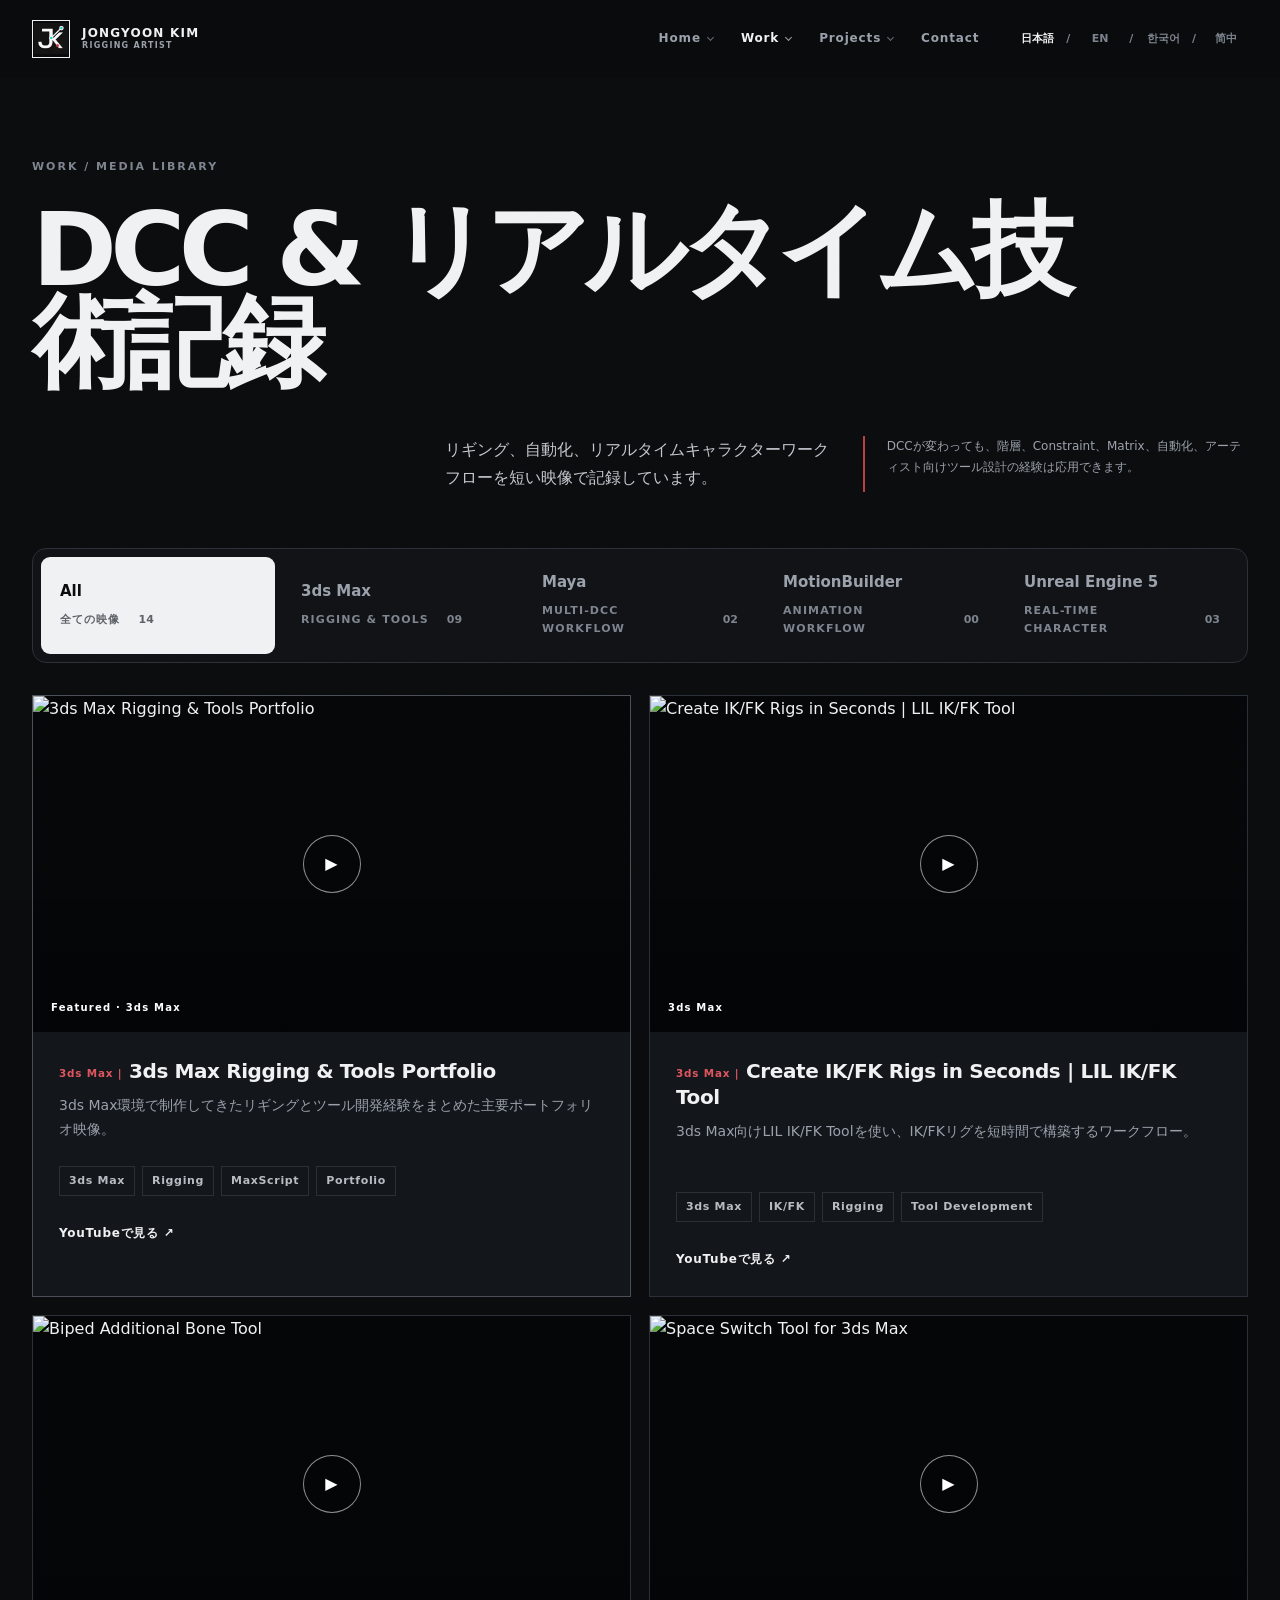
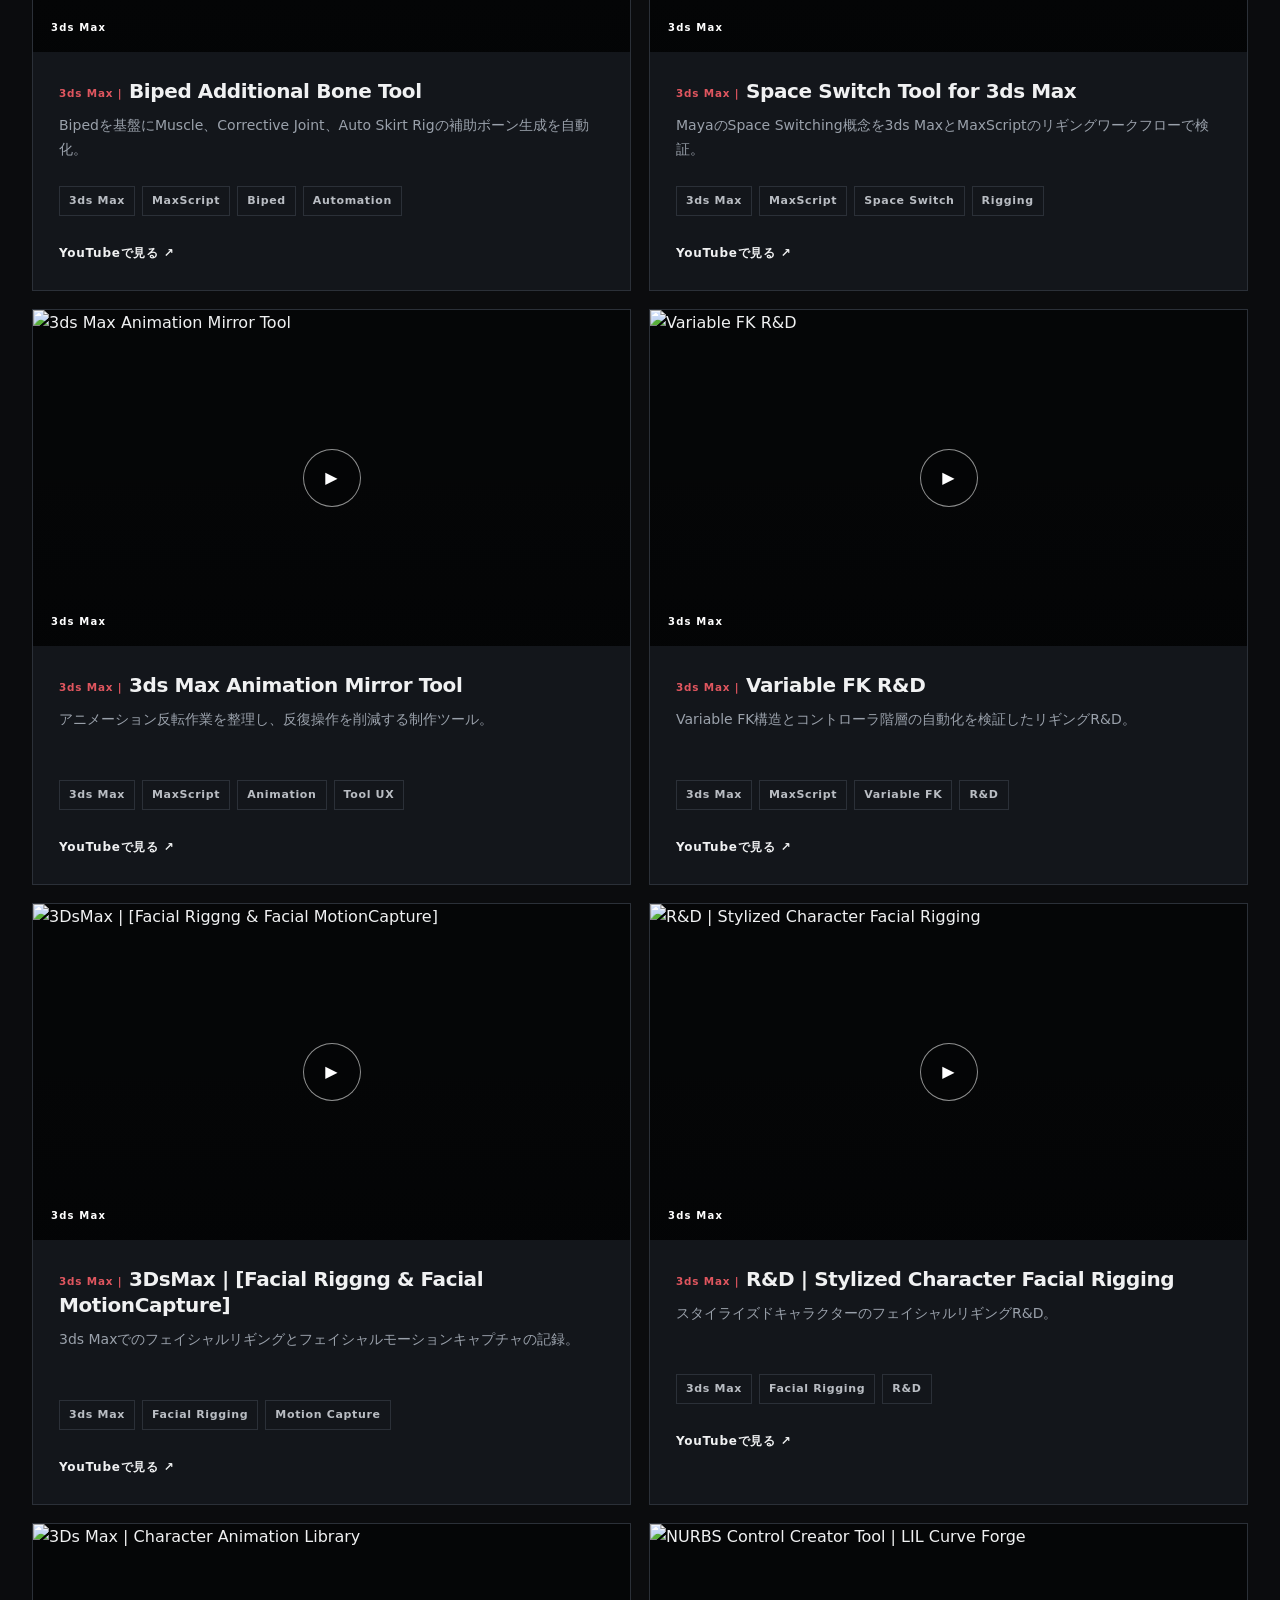
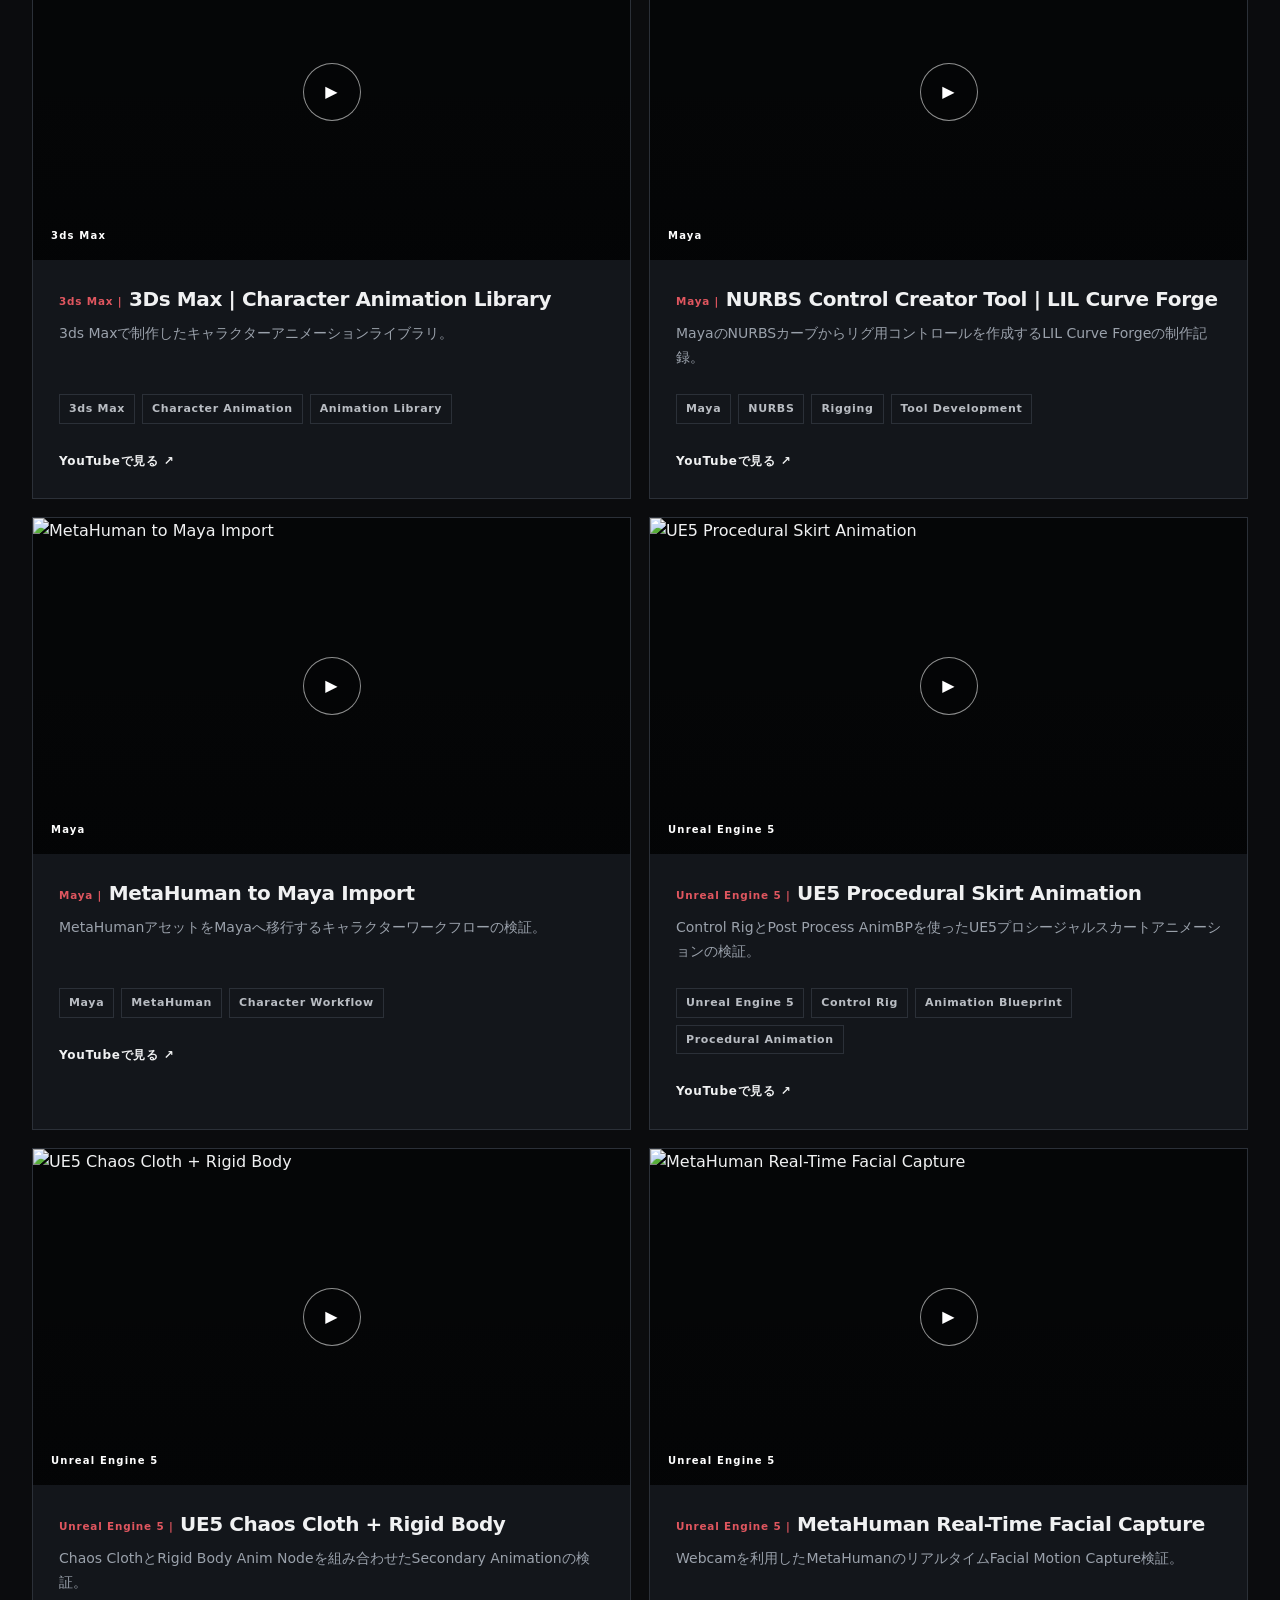
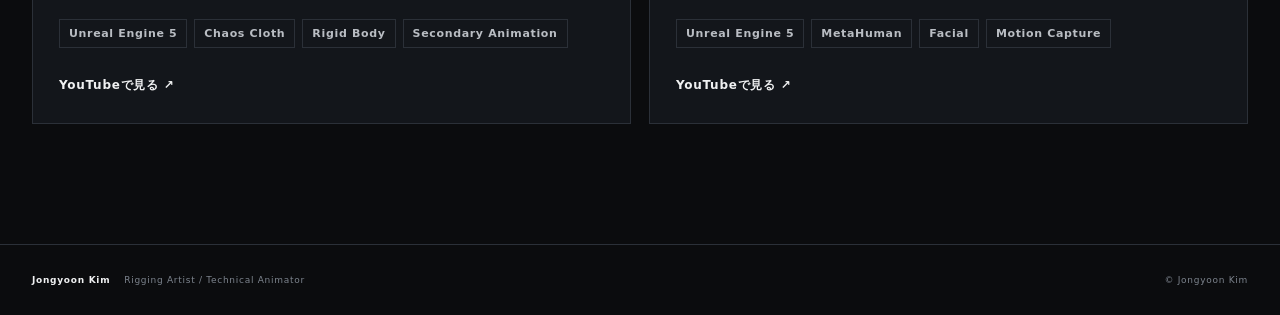
==== commit d9fe7db2: "Improve portfolio navigation, readability and rigging focus" ====
--- a/work.html
+++ b/work.html
@@ -16,19 +16,19 @@
   <title>Work & Media Library | Jongyoon Kim</title>
   <link rel="stylesheet" href="css/reset.css">
   <link rel="stylesheet" href="css/style.css">
-  <link rel="stylesheet" href="css/work.css">
-  <link rel="stylesheet" href="css/polish.css">
-  <script src="data/translations.js" defer></script>
+  <link rel="stylesheet" href="css/work.css?v=20260915-1">
+  <link rel="stylesheet" href="css/polish.css?v=20260915-1">
+  <script src="data/translations.js?v=20260915-1" defer></script>
   <script src="data/media.js?v=20260904-1" defer></script>
   <script src="js/i18n.js" defer></script>
-  <script src="js/media-gallery.js?v=20260829-2" defer></script>
+  <script src="js/media-gallery.js?v=20260915-1" defer></script>
   <script src="js/visuals.js" defer></script>
 </head>
 <body>
-  <a class="skip-link" href="#media-grid" data-i18n="accessibility.skip">Skip to content</a>
+  <a class="skip-link" href="#main" data-i18n="accessibility.skip">Skip to content</a>
   <header class="site-header is-scrolled" data-header>
     <div class="shell header-inner">
-      <a class="brand" href="index.html"><span class="brand-mark" aria-hidden="true"><img src="assets/icons/jongyoon-kim-mark.png" alt=""></span><span class="brand-copy">JONGYOON KIM<small>TECHNICAL ANIMATOR</small></span></a>
+      <a class="brand" href="index.html"><span class="brand-mark" aria-hidden="true"><img src="assets/icons/jongyoon-kim-mark.png" alt=""></span><span class="brand-copy">JONGYOON KIM<small>RIGGING ARTIST</small></span></a>
       <button class="nav-toggle" type="button" aria-expanded="false" aria-controls="primary-nav"><span class="sr-only" data-i18n="nav.menu">Menu</span><span></span><span></span></button>
       <nav id="primary-nav" class="primary-nav" aria-label="Primary navigation">
         <div class="nav-item">
@@ -69,7 +69,7 @@
       </div>
     </div>
   </header>
-  <main class="media-page">
+  <main id="main" class="media-page" tabindex="-1">
     <section class="media-hero shell">
       <p class="section-index">WORK / MEDIA LIBRARY</p>
       <h1 data-i18n="media.title">DCC & REAL-TIME STUDIES</h1>
@@ -77,12 +77,12 @@
     </section>
     <section class="media-library shell" aria-labelledby="media-filter-title">
       <h2 id="media-filter-title" class="sr-only" data-i18n="media.filterTitle">Filter videos by tool</h2>
-      <div id="media-tabs" class="media-tabs" role="tablist"></div>
+      <div id="media-tabs" class="media-tabs" role="tablist" aria-labelledby="media-filter-title"></div>
       <p class="media-swipe-hint" aria-hidden="true" data-i18n="media.swipeHint">Swipe to explore tool categories →</p>
       <div id="media-grid" class="media-grid"></div>
     </section>
   </main>
-  <footer class="site-footer"><div class="shell"><div><strong>Jongyoon Kim</strong><span>Technical Animator / Rigging Artist</span></div><p>© Jongyoon Kim</p></div></footer>
-  <script src="js/main.js" defer></script>
+  <footer class="site-footer"><div class="shell"><div><strong>Jongyoon Kim</strong><span>Rigging Artist / Technical Animator</span></div><p>© Jongyoon Kim</p></div></footer>
+  <script src="js/main.js?v=20260915-1" defer></script>
 </body>
 </html>
--- a/css/work.css
+++ b/css/work.css
@@ -1,6 +1,7 @@
 .media-page { padding-top: var(--header); }
 .media-hero { padding-block: 80px 56px; }
 .media-hero h1 { max-width: 1050px; margin-top: 28px; font-size: clamp(56px, 8vw, 116px); font-weight: 750; letter-spacing: -.065em; line-height: .9; }
+html[lang="ko"] .media-hero h1 { max-width: none; white-space: nowrap; font-size: clamp(54px, 7.2vw, 108px); }
 .media-hero-copy { display: grid; grid-template-columns: 1fr 1fr; gap: 32px; margin: 48px 0 0 34%; }
 .media-hero-copy p { color: #c4c8ce; font-size: 16px; line-height: 1.75; }
 .media-hero-copy .media-note { padding-left: 22px; border-left: 2px solid var(--accent); color: var(--muted); font-size: 12px; }
@@ -16,8 +17,9 @@
 .media-tabs button[aria-selected="true"] { background: var(--text); color: var(--bg); }
 .media-tabs button[aria-selected="true"] .media-tab-meta { color: #5c6067; }
 .media-tabs button:focus { outline: none; }
-.media-tabs button:focus-visible { outline: 2px solid var(--accent); outline-offset: 2px; }
+.media-tabs button:focus-visible { outline: 2px solid var(--accent-2); outline-offset: 2px; }
 .media-grid { display: grid; grid-template-columns: repeat(2, minmax(0,1fr)); gap: 18px; padding-top: 32px; }
+.media-grid:focus-visible { outline: 2px solid var(--accent-2); outline-offset: 6px; }
 .media-card { overflow: hidden; border: 1px solid var(--border); background: var(--surface); }
 .media-card.is-featured { border-color: #4a4f57; box-shadow: inset 0 2px 0 var(--accent); }
 .media-frame { position: relative; aspect-ratio: 16/9; background: #050607; overflow: hidden; }
@@ -26,12 +28,12 @@
 .media-play img { width: 100%; height: 100%; object-fit: cover; transition: transform .35s var(--ease), filter .35s; }
 .media-play:hover img { transform: scale(1.025); filter: brightness(.72); }
 .media-title-prefix { color: var(--accent); font-size: .52em; font-weight: 800; letter-spacing: .08em; vertical-align: .14em; white-space: nowrap; }
-.media-play:focus-visible { outline: 2px solid var(--accent); outline-offset: -4px; }
+.media-play:focus-visible { outline: 2px solid var(--accent-2); outline-offset: -4px; }
 .play-mark { position: absolute; z-index: 2; left: 50%; top: 50%; display: grid; place-items: center; width: 58px; height: 58px; border: 1px solid rgba(255,255,255,.55); border-radius: 50%; background: rgba(5,6,7,.7); color: #fff; transform: translate(-50%,-50%); }
-.media-tool { position: absolute; z-index: 2; left: 18px; bottom: 16px; color: #fff; font-size: 9px; font-weight: 800; letter-spacing: .12em; }
+.media-tool { position: absolute; z-index: 2; left: 18px; bottom: 16px; color: #fff; font-size: 10px; font-weight: 800; letter-spacing: .12em; }
 .media-card-copy { padding: 26px; }
 .media-card-copy h2 { font-size: 20px; line-height: 1.3; letter-spacing: -.02em; }
-.media-card-copy>p { min-height: 48px; margin-top: 10px; color: var(--muted); font-size: 12px; line-height: 1.7; }
+.media-card-copy>p { min-height: 48px; margin-top: 10px; color: var(--muted); font-size: 14px; line-height: 1.7; }
 .media-empty { grid-column: 1/-1; padding: 72px 30px; border: 1px solid var(--border); text-align: center; }
 .media-empty strong { font-size: 22px; }
 .media-empty p { margin-top: 10px; color: var(--muted); font-size: 12px; }
@@ -40,11 +42,12 @@
   .media-card { animation: media-card-enter .46s var(--ease) both; animation-delay: calc(var(--card-order, 0) * 55ms); }
   @keyframes media-card-enter { from { opacity: 0; transform: translate3d(20px, 7px, 0); } to { opacity: 1; transform: translate3d(0, 0, 0); } }
 }
-@media (max-width: 600px) { .media-hero { padding-block: 76px 52px; } .media-hero h1 { font-size: clamp(48px,15vw,72px); } .media-hero-copy { grid-template-columns: 1fr; } .media-tabs { margin-inline: -16px; padding: 8px 54px 8px 16px; border-radius: 0; scrollbar-width: none; -ms-overflow-style: none; scroll-snap-type: x proximity; } .media-tabs::-webkit-scrollbar { display: none; } .media-tabs button{min-width:170px;scroll-snap-align:start} .media-swipe-hint { display: block; margin: 10px 0 0; color: var(--faint); font-size: 11px; letter-spacing: .03em; text-align: right; } }
+.media-card:focus-within { animation: none; opacity: 1; transform: none; }
+@media (max-width: 600px) { .media-hero { padding-block: 76px 52px; } .media-hero h1, html[lang="ko"] .media-hero h1 { max-width: 100%; white-space: normal; font-size: clamp(48px,15vw,72px); } .media-hero-copy { grid-template-columns: 1fr; } .media-tabs { margin-inline: -16px; padding: 8px 54px 8px 16px; grid-template-columns: repeat(5,minmax(clamp(136px,42vw,154px),1fr)); border-radius: 0; scrollbar-width: none; -ms-overflow-style: none; scroll-snap-type: x proximity; } .media-tabs::-webkit-scrollbar { display: none; } .media-tabs button{min-width:clamp(136px,42vw,154px);min-height:64px;padding:12px 14px;scroll-snap-align:start} .media-swipe-hint { display: block; margin: 10px 0 0; color: var(--faint); font-size: 11px; letter-spacing: .03em; text-align: right; } }
 
 .media-custom-cover{position:absolute;inset:0;display:flex;flex-direction:column;align-items:center;justify-content:center;padding:28px;color:#f4f5f6;text-align:center;background:radial-gradient(circle at 86% 10%,rgba(189,61,69,.12),transparent 30%),#050607;transition:filter .35s}
 .media-custom-cover::before,.media-custom-cover::after{content:"";position:absolute;width:18px;height:18px;border-color:rgba(255,255,255,.2)}.media-custom-cover::before{left:22px;top:22px;border-left:1px solid;border-top:1px solid}.media-custom-cover::after{right:22px;bottom:22px;border-right:1px solid;border-bottom:1px solid}
-.media-custom-cover span,.media-custom-cover strong{position:relative;z-index:1}.cover-kicker{color:#8e949d;font-size:8px;font-weight:800;letter-spacing:.16em}.media-custom-cover strong{margin-top:20px;font-size:clamp(30px,4.4vw,58px);font-weight:350;letter-spacing:-.045em;line-height:1.02}.cover-meta{margin-top:16px;color:#aeb3bb;font-size:clamp(11px,1.4vw,17px);font-weight:350;letter-spacing:.08em}.media-play:hover .media-custom-cover{filter:brightness(.78)}
+.media-custom-cover span,.media-custom-cover strong{position:relative;z-index:1}.cover-kicker{color:#8e949d;font-size:9px;font-weight:800;letter-spacing:.16em}.media-custom-cover strong{margin-top:20px;font-size:clamp(30px,4.4vw,58px);font-weight:350;letter-spacing:-.045em;line-height:1.02}.cover-meta{margin-top:16px;color:#aeb3bb;font-size:clamp(11px,1.4vw,17px);font-weight:350;letter-spacing:.08em}.media-play:hover .media-custom-cover{filter:brightness(.78)}
 
 /* Hover video preview: rendered only when a media entry declares a preview field */
 .media-preview { position: absolute; inset: 0; width: 100%; height: 100%; object-fit: cover; opacity: 0; pointer-events: none; }
--- a/css/polish.css
+++ b/css/polish.css
@@ -22,29 +22,25 @@
 
 .primary-nav a:hover,
 .primary-nav a[aria-current] { color: var(--text); }
-.language-switch button { min-width: 32px; min-height: 36px; }
+.language-switch button { min-width: 44px; min-height: 44px; }
 .nav-toggle[aria-expanded="true"] span:not(.sr-only):nth-of-type(2) { transform: translateY(3.5px) rotate(45deg); }
 .nav-toggle[aria-expanded="true"] span:not(.sr-only):nth-of-type(3) { transform: translateY(-3.5px) rotate(-45deg); }
+
+html { scroll-padding-top: calc(var(--header) + 16px); }
+a:focus-visible,
+button:focus-visible { outline-color: var(--accent-2); }
 
 .hero-grid { grid-template-columns: minmax(0, 1.28fr) minmax(350px, .72fr); gap: clamp(64px, 6vw, 96px); }
 .hero-copy { min-width: 0; padding-left: 10px; }
 .hero-intro { padding-right: 10px; }
 .hero h1 { padding-block: .06em; font-size: clamp(66px, 6.7vw, 104px); line-height: .84; }
-.hero-name-line { width: max-content; max-width: 100%; animation: hero-name-in .9s var(--ease) both, hero-name-glint 4.8s .8s ease-in-out infinite, hero-name-electric 4.8s 2.1s steps(1,end) infinite; }
-.hero-name-line-second { animation-delay: .12s, .95s, 2.24s; }
-@keyframes hero-name-electric {
-  0%, 70%, 80%, 100% { translate: 0 0; filter: none; }
-  71% { translate: -2px 0; filter: brightness(1.3) drop-shadow(3px 0 rgba(189,61,69,.75)) drop-shadow(-3px 0 rgba(96,194,224,.48)); }
-  72% { translate: 2px -1px; filter: brightness(1.15); }
-  73% { translate: -1px 2px; filter: brightness(1.35) drop-shadow(2px 0 rgba(255,255,255,.5)); }
-  74% { translate: 2px 0; filter: brightness(1.12); }
-  75%, 77% { translate: 0 0; filter: none; }
-  76% { translate: -2px -1px; filter: brightness(1.28) drop-shadow(2px 0 rgba(189,61,69,.65)); }
-}
+.hero-name-line { width: max-content; max-width: 100%; animation: hero-name-in .9s var(--ease) both; translate: 0 0 !important; filter: none !important; }
+.hero-name-line-second { animation-delay: .12s; }
 .work-library-cta { margin-top: 24px; color: var(--muted); }
 .work-library-cta:hover { color: var(--text); }
+.hero-actions .button { translate: 0 0 !important; }
 
-.project-card > a:focus-visible { outline: 0; box-shadow: inset 0 0 0 2px var(--accent); }
+.project-card > a:focus-visible { outline: 2px solid var(--accent-2); outline-offset: -2px; box-shadow: inset 0 0 0 2px var(--accent-2); }
 .button:focus-visible::before { left: 120%; }
 .project-card:focus-within,
 .media-card:focus-within,
@@ -52,9 +48,42 @@
 
 /* Readability and spacing: keep supporting material quiet, not microscopic. */
 .section-index { font-size: 11px; }
-.quick-info dt, .skill-status, .media-tab-meta em, .media-tab-meta b { font-size: 10px; }
+.quick-info dt, .skill-status, .media-tab-meta em, .media-tab-meta b { font-size: 11px; }
 .timeline-item p, .skill-detail, .credentials article > p, .language-list li, .contact-links { font-size: 12px; }
-.tag { font-size: 10px; }
+.project-card-topline, .text-link { font-size: 12px; }
+.responsibility p, .project-card-summary { font-size: 14px; }
+.responsibility .number, .breakdown-index { font-size: 11px; }
+.tag { font-size: 11px; }
+.breakdown-list li { font-size: 12px; }
+
+/* Targeted small-label contrast improvements on the dark surfaces. */
+.media-title-prefix, .project-kicker, .responsibility .number { color: var(--accent-bright); }
+.project-video:focus-visible { outline-color: var(--accent-2); }
+
+/* The production list is the primary skill story; keep it broad while the
+   shorter working and learning lists share a readable side rail. */
+@media (min-width: 1101px) {
+  #skills .skill-groups {
+    grid-template-columns: minmax(0, 3fr) minmax(0, 2fr);
+    grid-template-rows: auto auto;
+  }
+  #skills .skill-group:first-child { grid-column: 1; grid-row: 1 / span 2; }
+  #skills .skill-group:nth-child(2) { grid-column: 2; grid-row: 1; }
+  #skills .skill-group:nth-child(3) { grid-column: 2; grid-row: 2; }
+}
+
+#skills .skill-name { min-width: 0; overflow-wrap: anywhere; }
+#skills .skill-status {
+  flex: 0 1 auto;
+  min-width: 0;
+  max-width: 42%;
+  white-space: normal;
+  overflow-wrap: anywhere;
+  line-height: 1.3;
+  text-align: right;
+}
+
+.reveal-item:focus-within { opacity: 1; transform: none; }
 
 /* A shorter, more intentional career beat instead of a long empty runway. */
 #growth.section { padding-block: 96px 84px; }
@@ -83,16 +112,33 @@
   .hero-copy { padding-left: 0; }
   .hero-intro { padding-right: 0; }
   .language-switch { gap: 2px; }
-  .language-switch button { min-width: 29px; min-height: 40px; padding-inline: 2px; }
+  .header-inner { gap: 4px; }
+  .brand-mark { width: 34px; height: 34px; }
+  .nav-toggle { min-width: 44px; min-height: 44px; padding-inline: 10px; }
+  .language-switch button { min-width: 44px; min-height: 44px; padding-inline: 2px; }
   #growth.section { padding-block: 72px 64px; }
   #growth .section-heading { margin-bottom: 34px; }
   #about .section-heading-stacked h2 { max-width: 100%; margin-top: 20px; font-size: clamp(34px, 9.5vw, 42px); line-height: 1.08; }
 }
 
+@media (max-width: 360px) {
+  .language-switch > span[aria-hidden="true"] { display: none; }
+}
+
 @media (max-width: 900px) {
   .hero-grid { grid-template-columns: 1fr; gap: 60px; }
   .hero h1 { font-size: clamp(62px, 14.5vw, 102px); }
+  .primary-nav { max-height: calc(100dvh - var(--header)); overflow-y: auto; overscroll-behavior: contain; }
+  .primary-nav a { min-height: 44px; display: inline-flex; align-items: center; }
+  .nav-sub a { min-height: 44px; display: flex; align-items: center; }
+  #skills .skill-groups { grid-template-columns: 1fr; grid-template-rows: none; }
+  #skills .skill-group { grid-column: auto; grid-row: auto; }
   #growth .timeline::after { display: none; }
+}
+
+@media (min-width: 901px) and (max-width: 1100px) {
+  #skills .skill-groups { grid-template-columns: 1fr; grid-template-rows: none; }
+  #skills .skill-group { grid-column: auto; grid-row: auto; }
 }
 
 @media (max-width: 600px) {
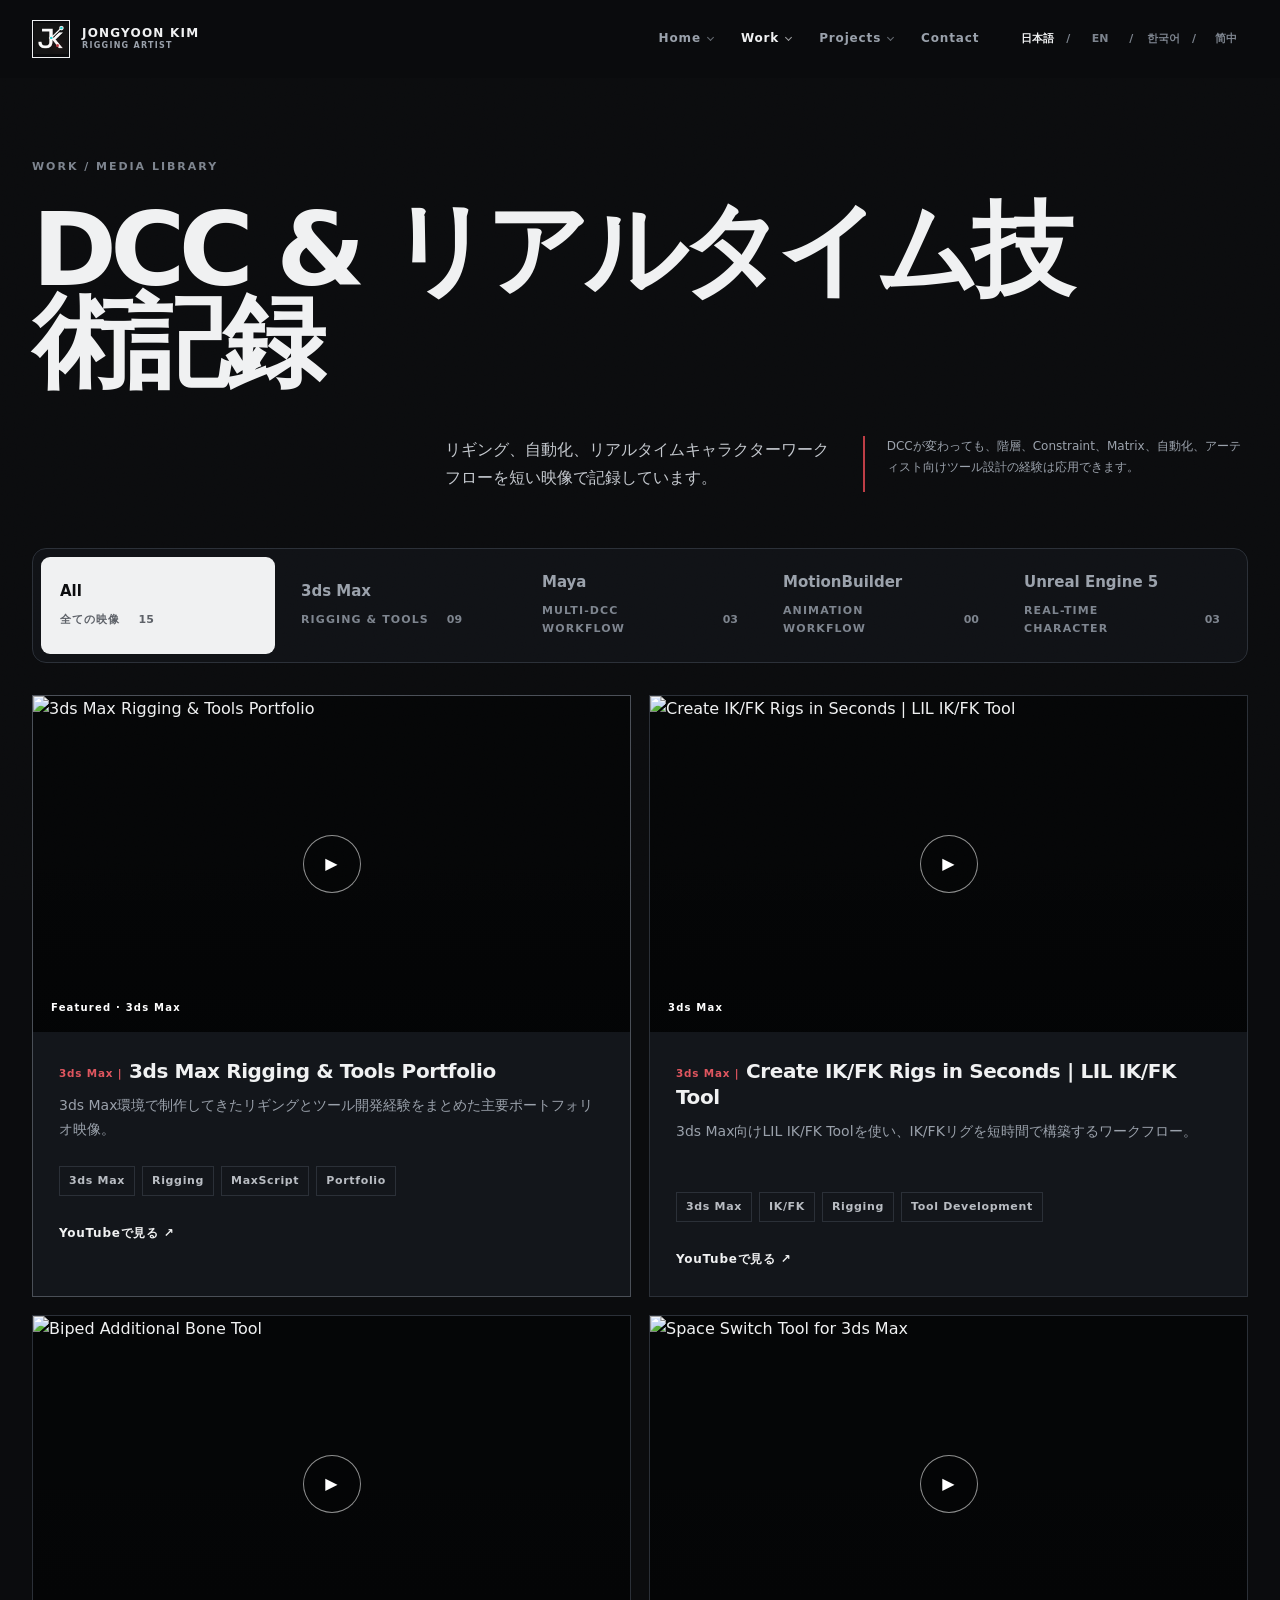
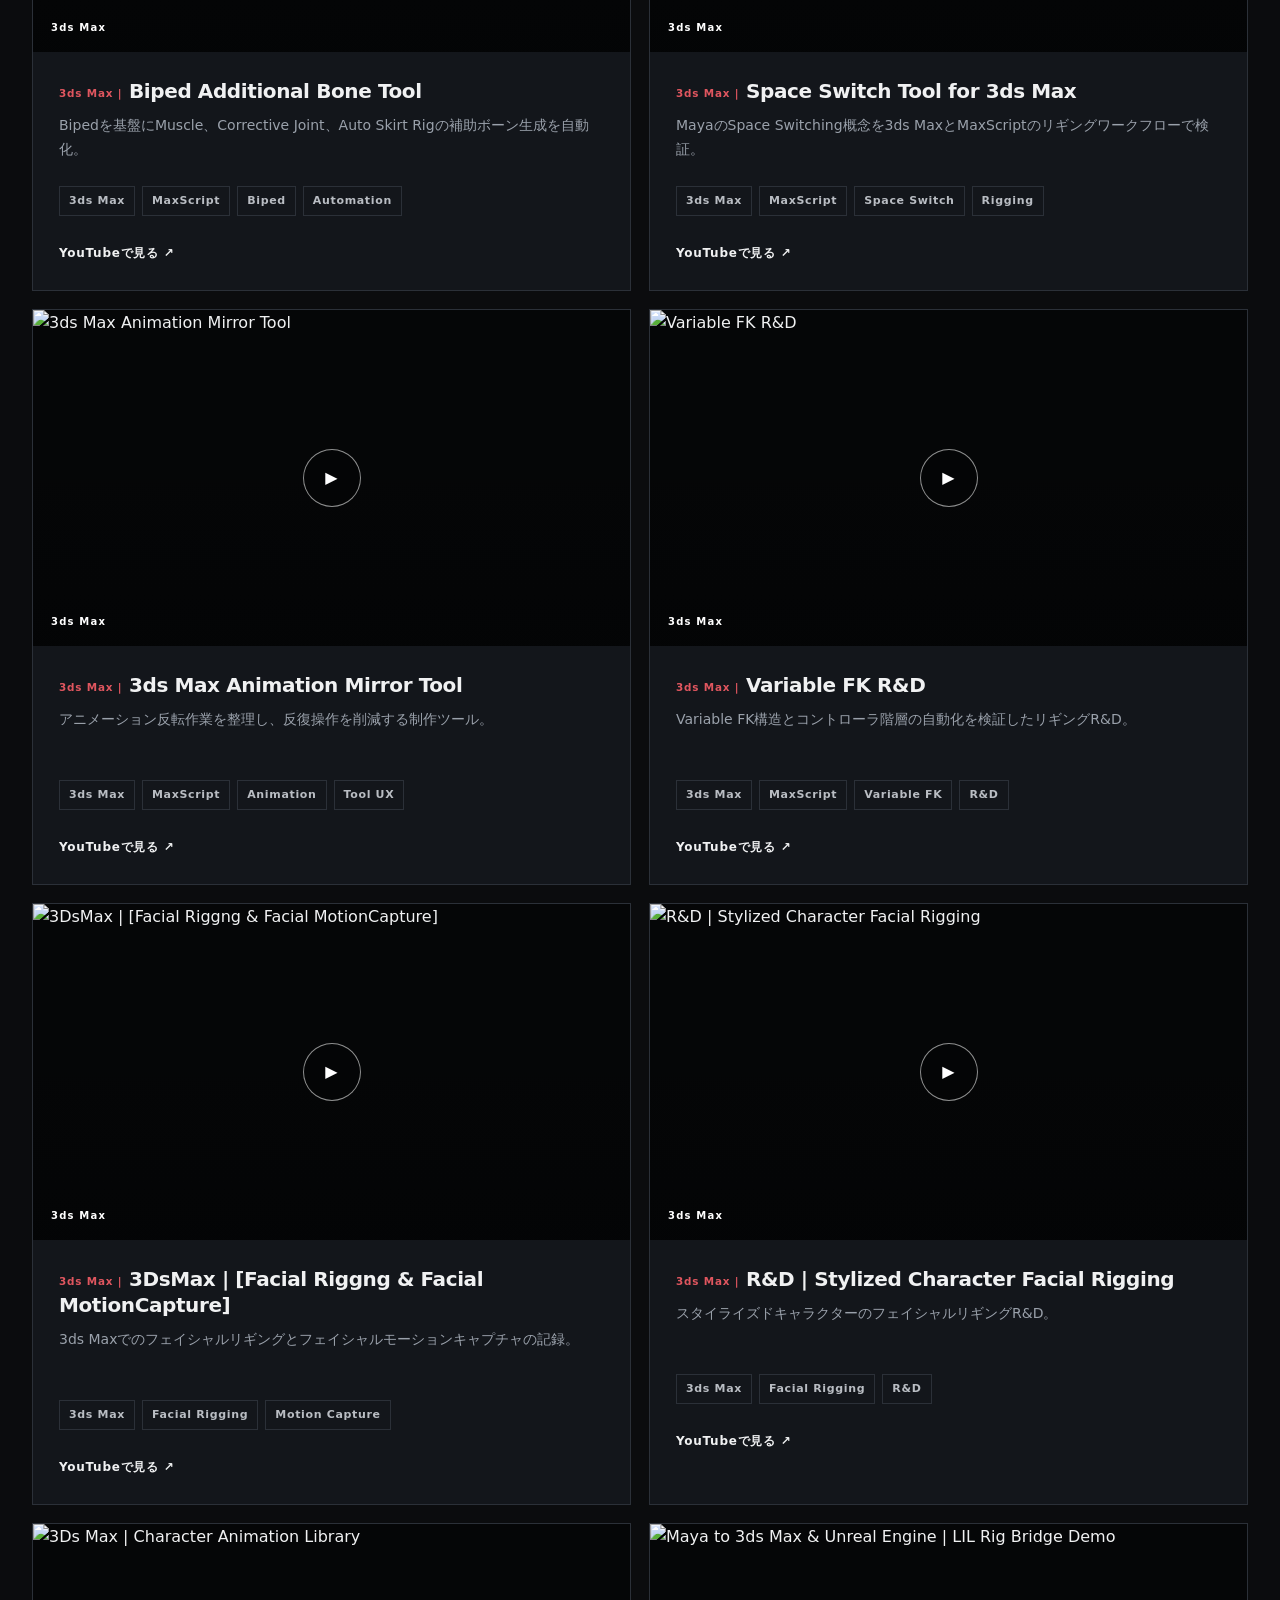
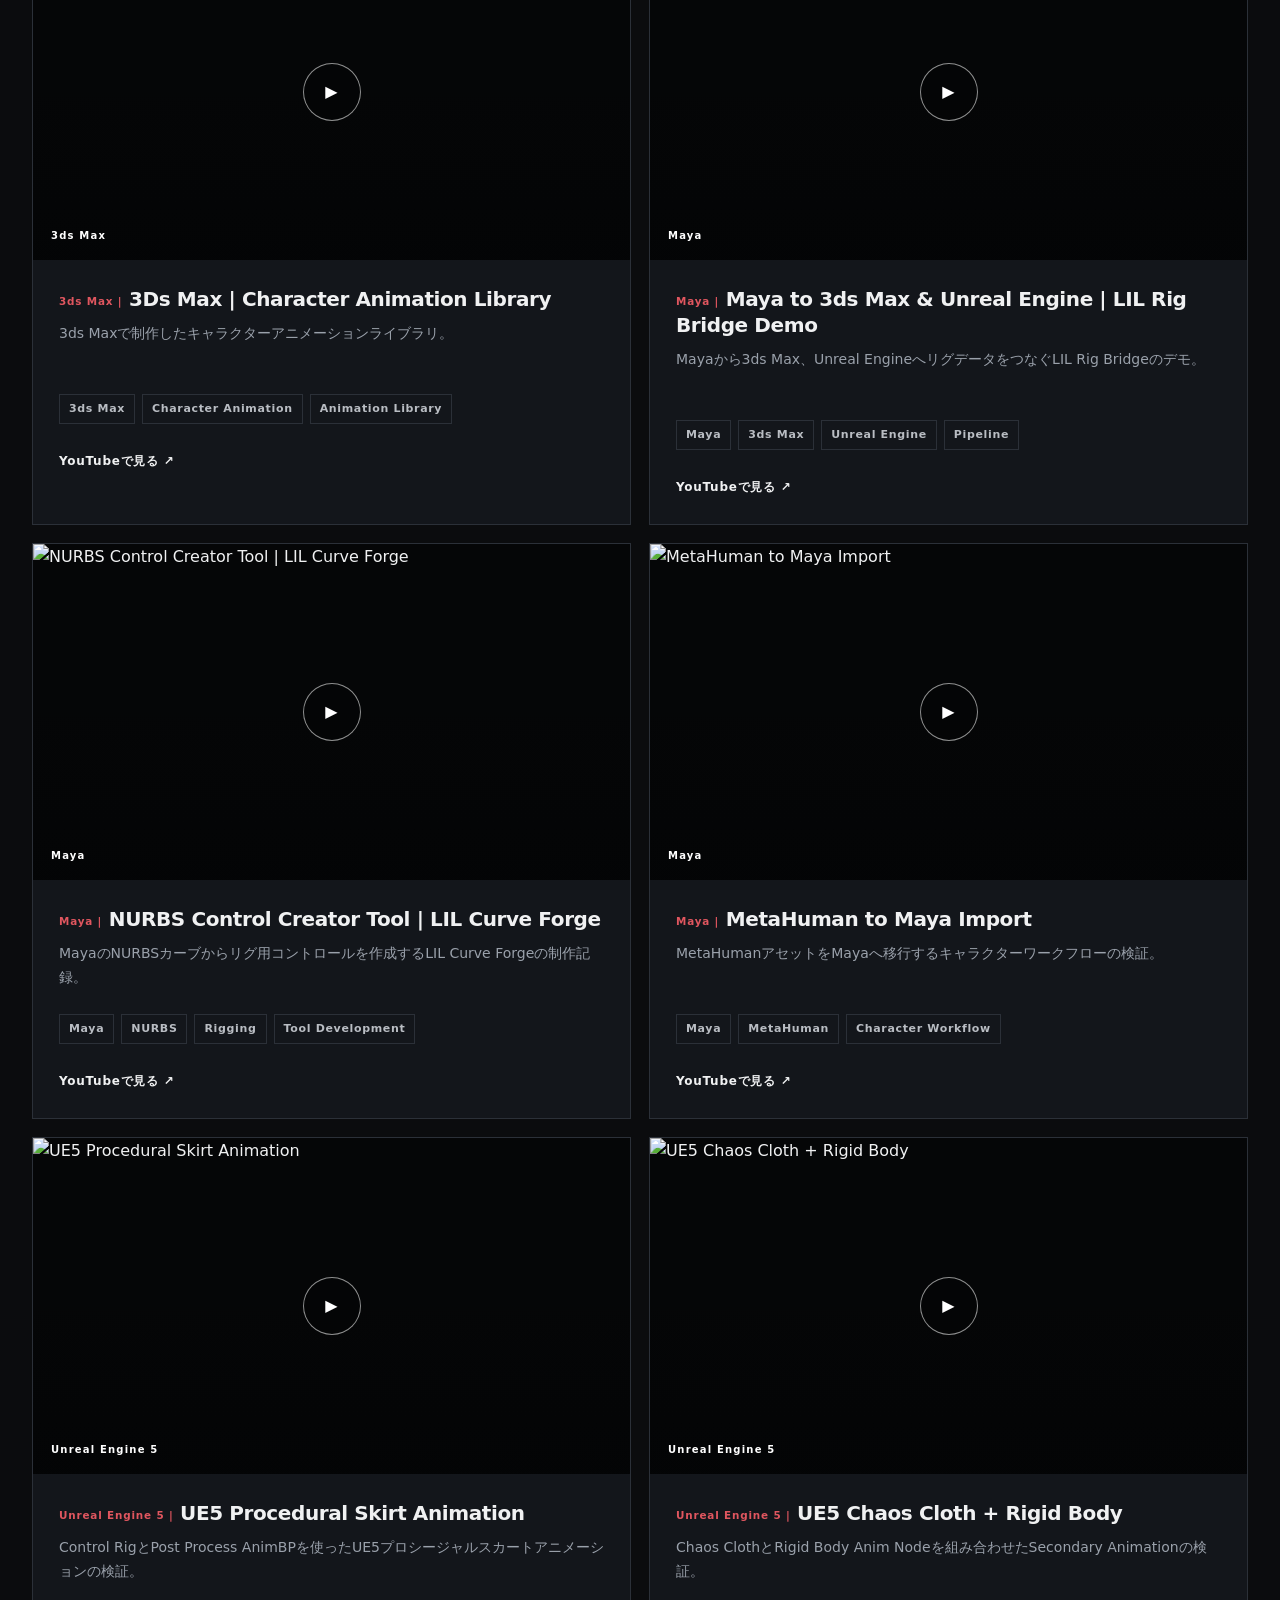
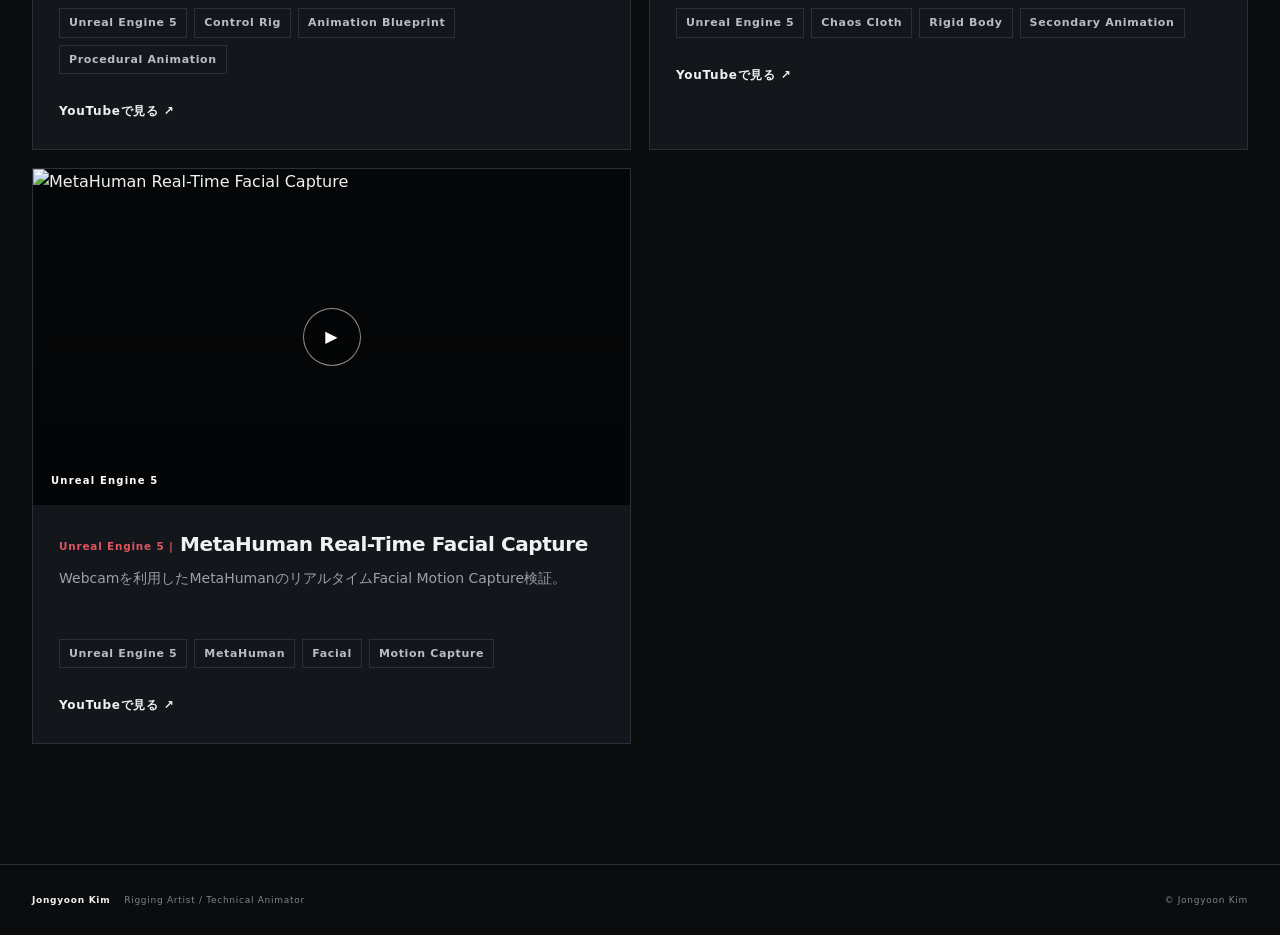
==== commit d1db468d: "Add Maya to 3ds Max rig bridge video" ====
--- a/work.html
+++ b/work.html
@@ -19,7 +19,7 @@
   <link rel="stylesheet" href="css/work.css?v=20260915-1">
   <link rel="stylesheet" href="css/polish.css?v=20260915-1">
   <script src="data/translations.js?v=20260915-1" defer></script>
-  <script src="data/media.js?v=20260904-1" defer></script>
+  <script src="data/media.js?v=20260916-1" defer></script>
   <script src="js/i18n.js" defer></script>
   <script src="js/media-gallery.js?v=20260915-1" defer></script>
   <script src="js/visuals.js" defer></script>
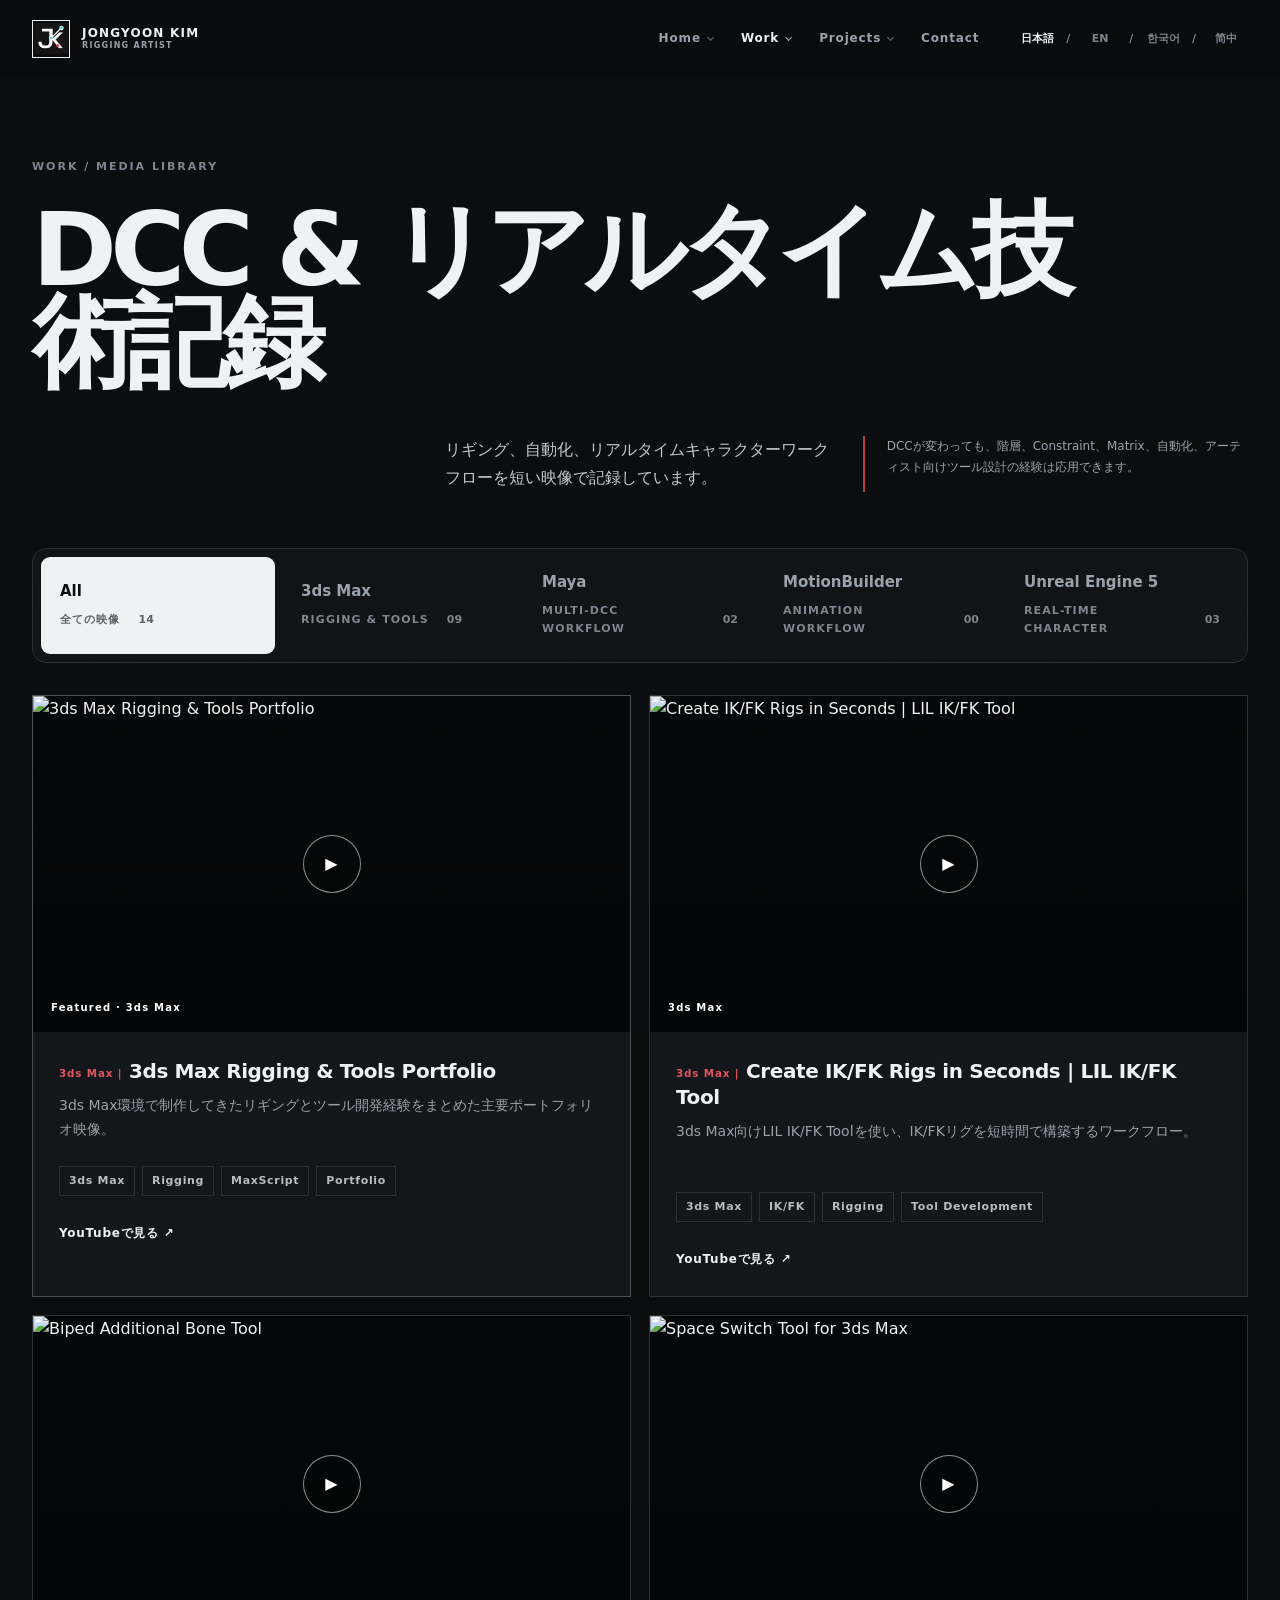
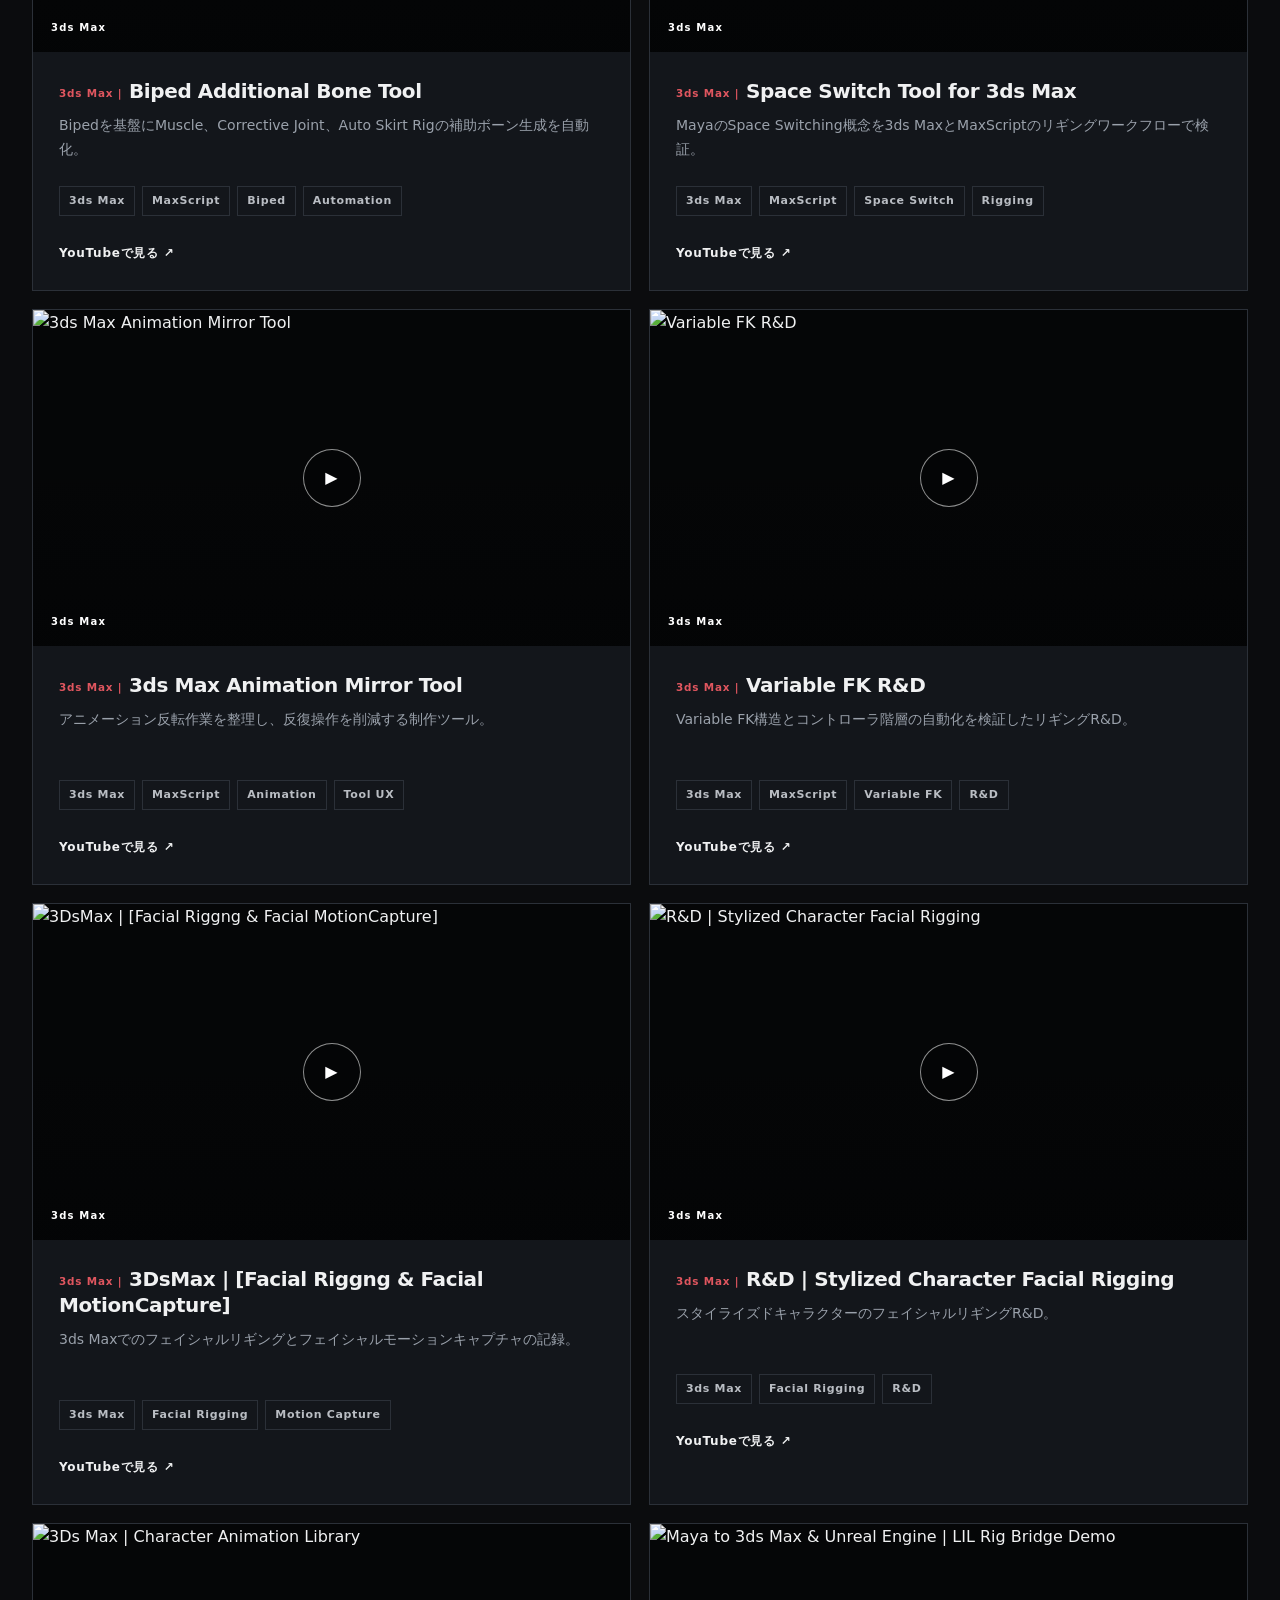
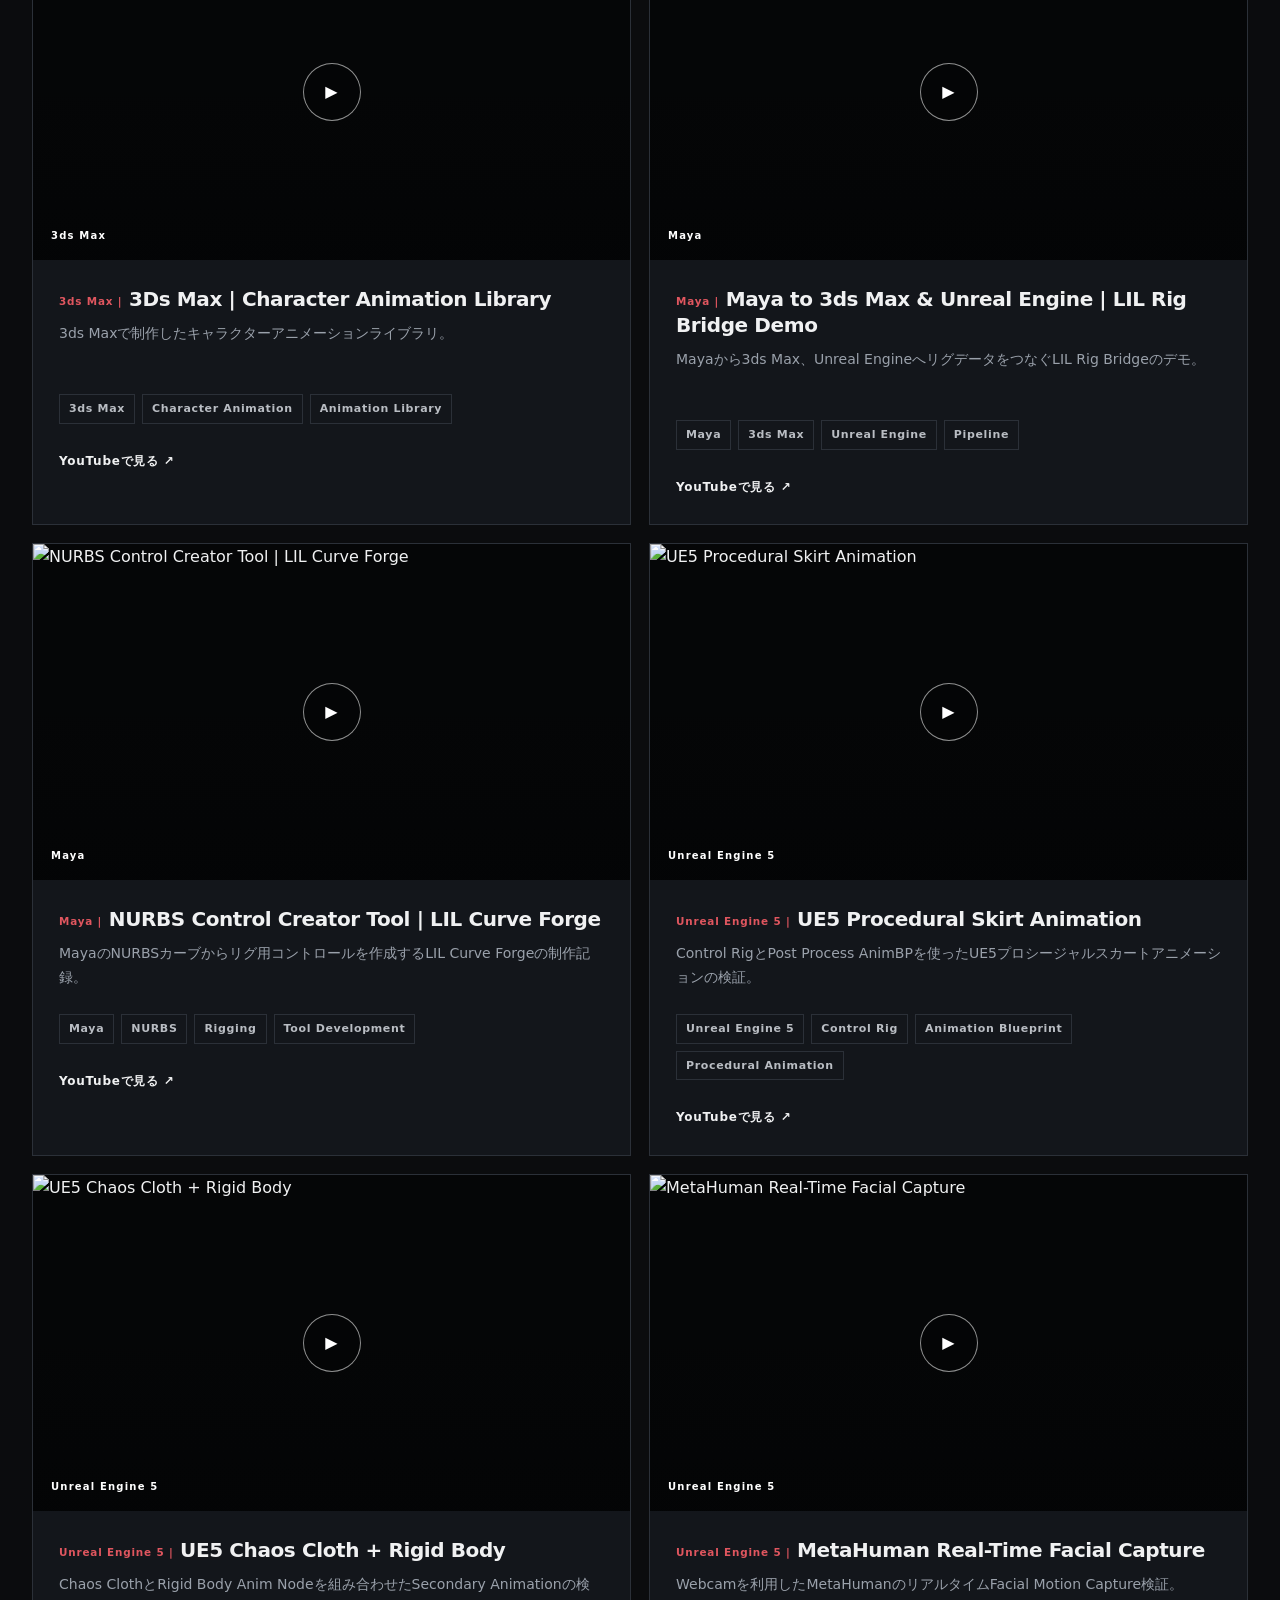
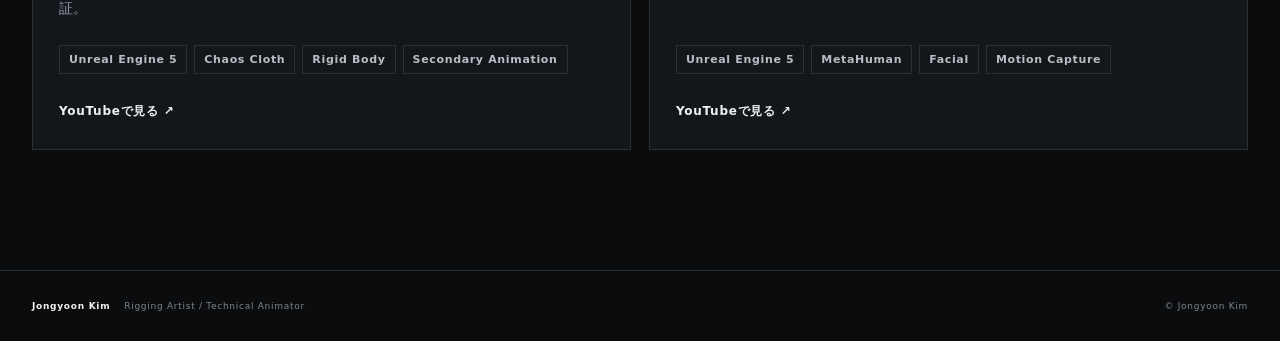
==== commit 46b4f3ce: "Remove MetaHuman Maya media entry" ====
--- a/work.html
+++ b/work.html
@@ -19,7 +19,7 @@
   <link rel="stylesheet" href="css/work.css?v=20260915-1">
   <link rel="stylesheet" href="css/polish.css?v=20260915-1">
   <script src="data/translations.js?v=20260915-1" defer></script>
-  <script src="data/media.js?v=20260916-1" defer></script>
+  <script src="data/media.js?v=20260916-2" defer></script>
   <script src="js/i18n.js" defer></script>
   <script src="js/media-gallery.js?v=20260915-1" defer></script>
   <script src="js/visuals.js" defer></script>
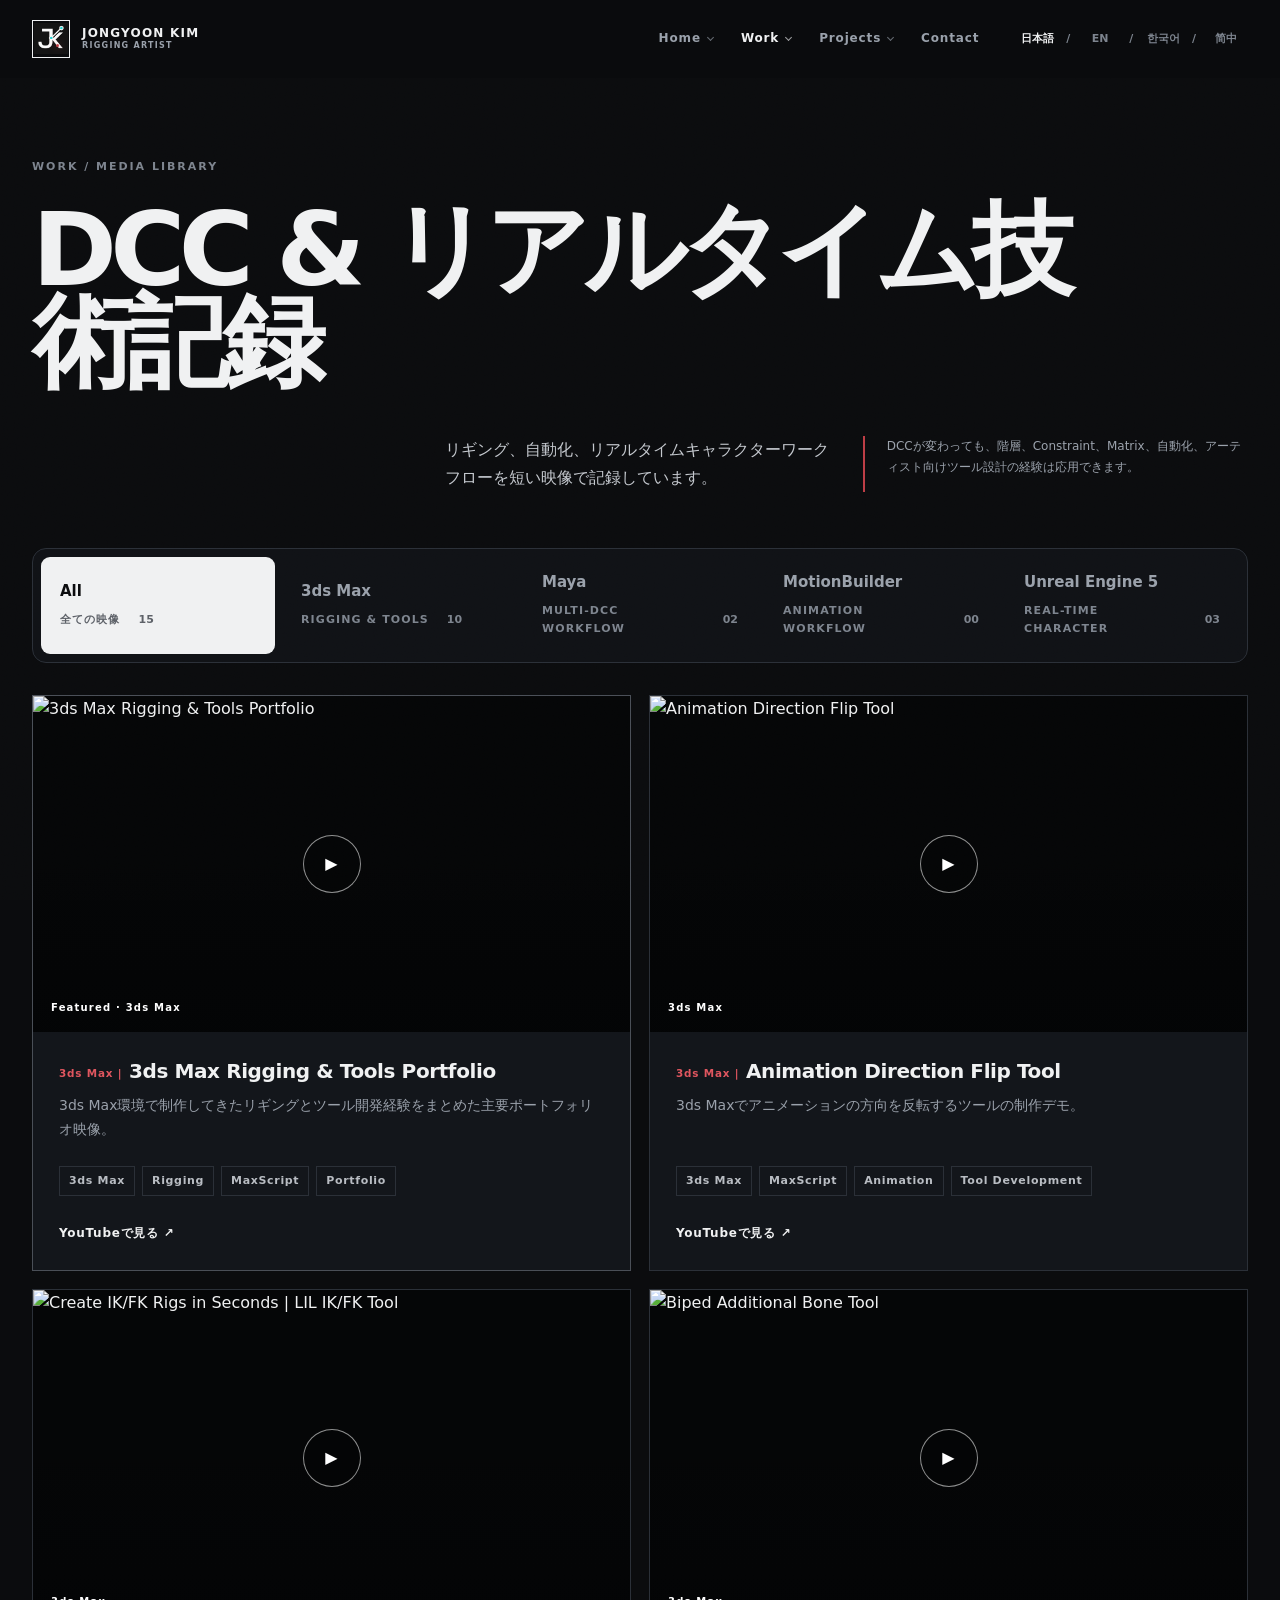
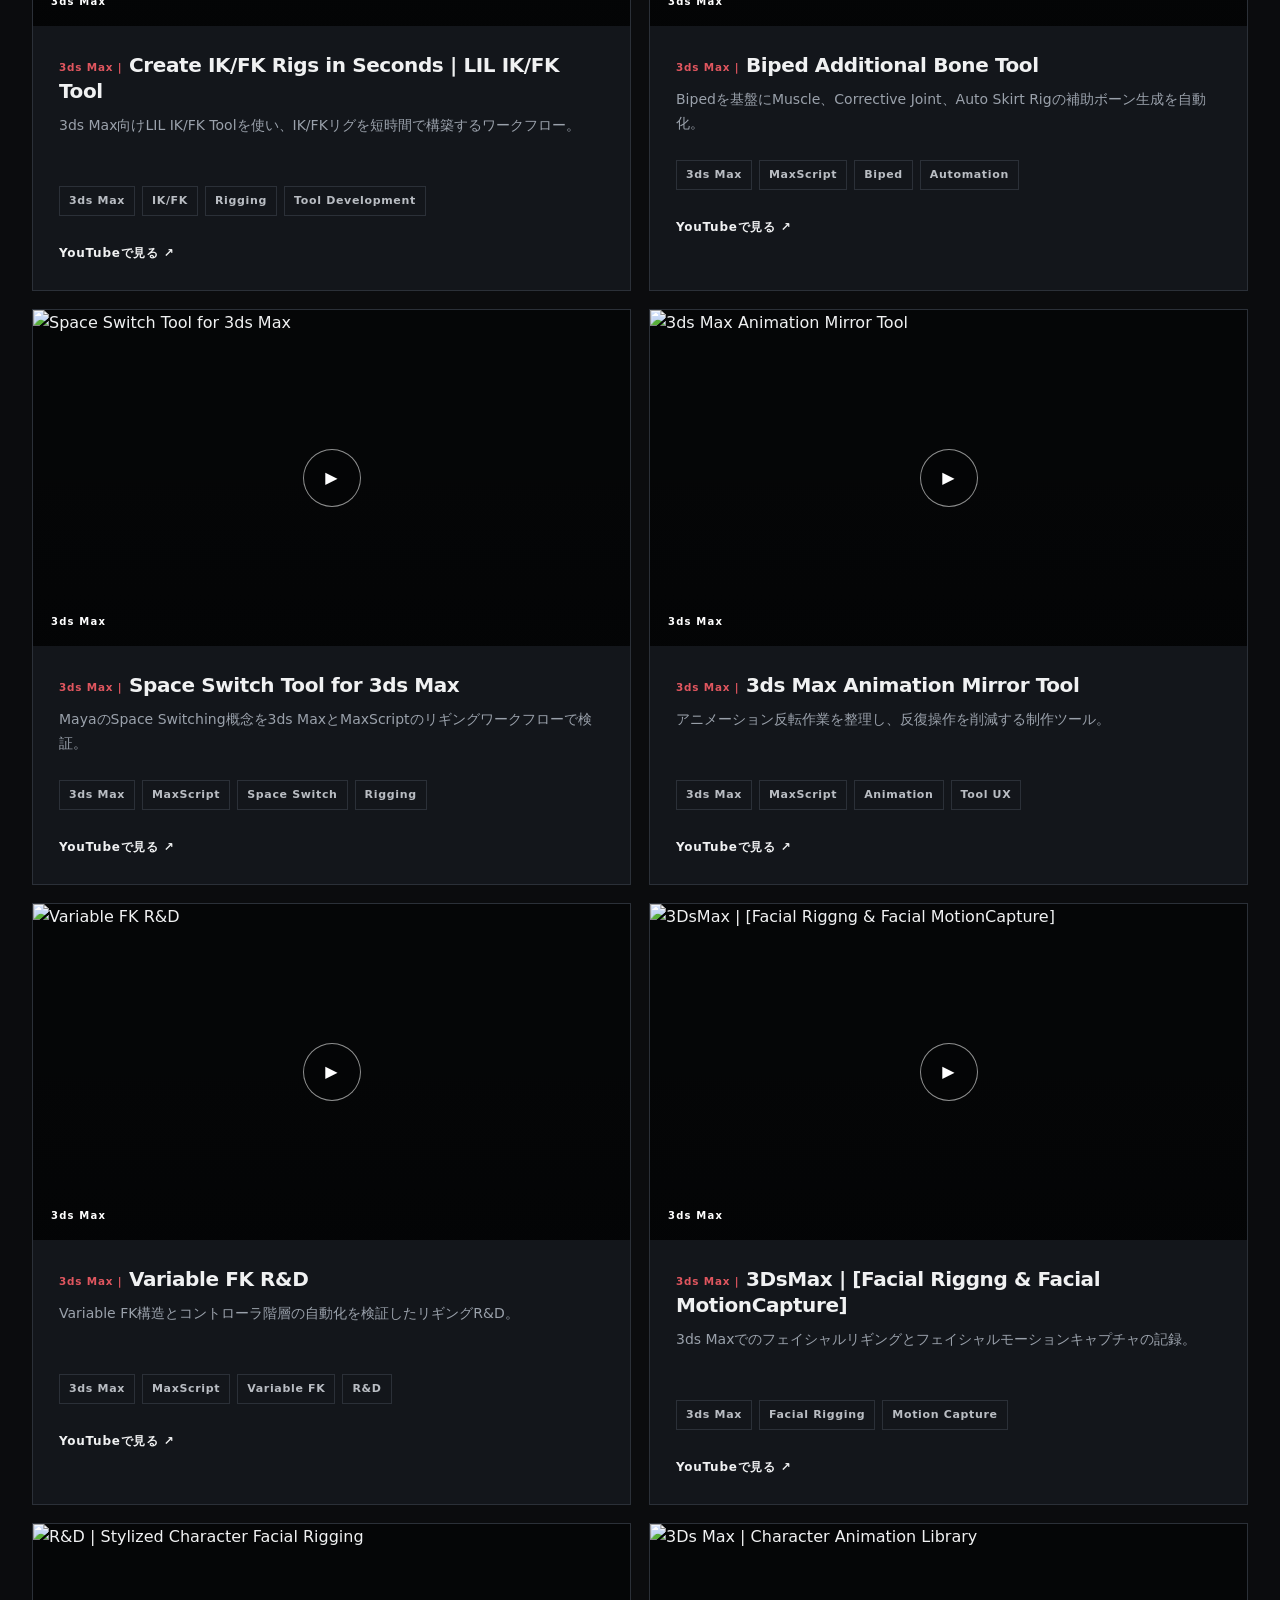
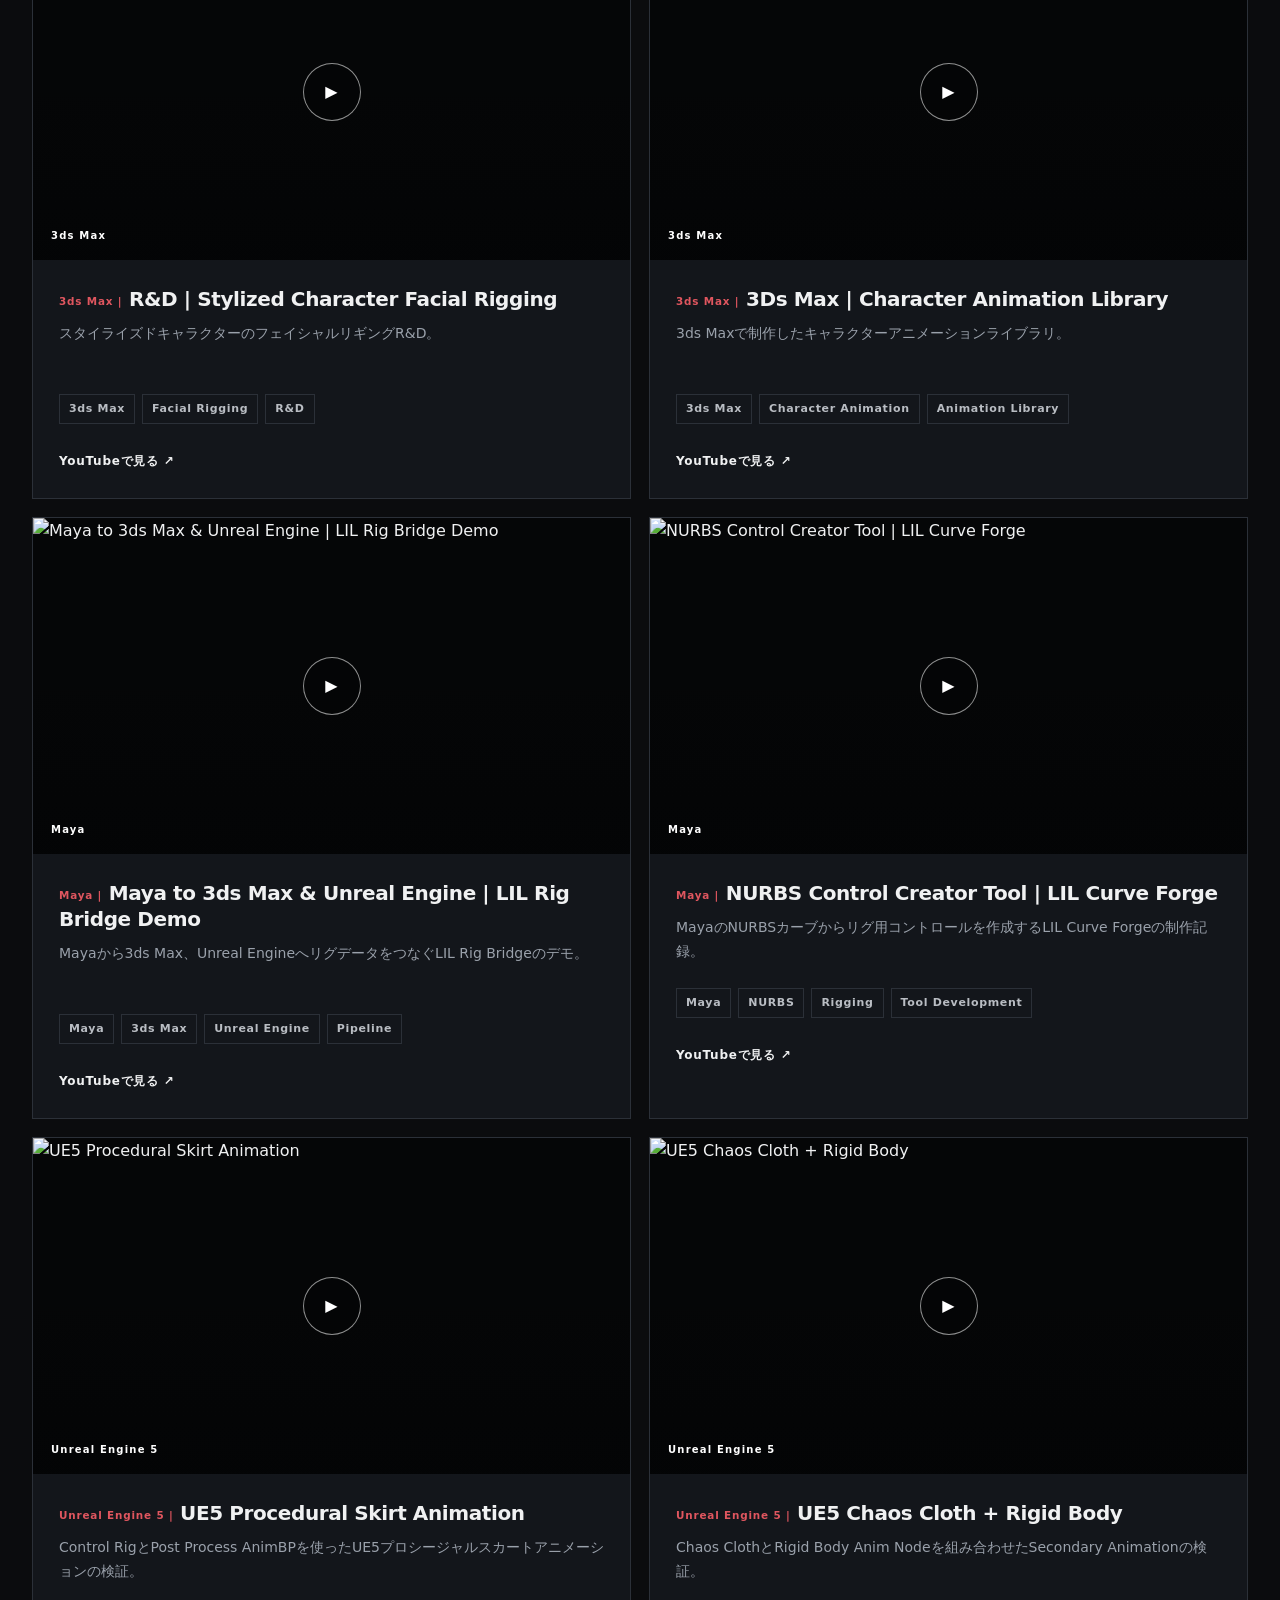
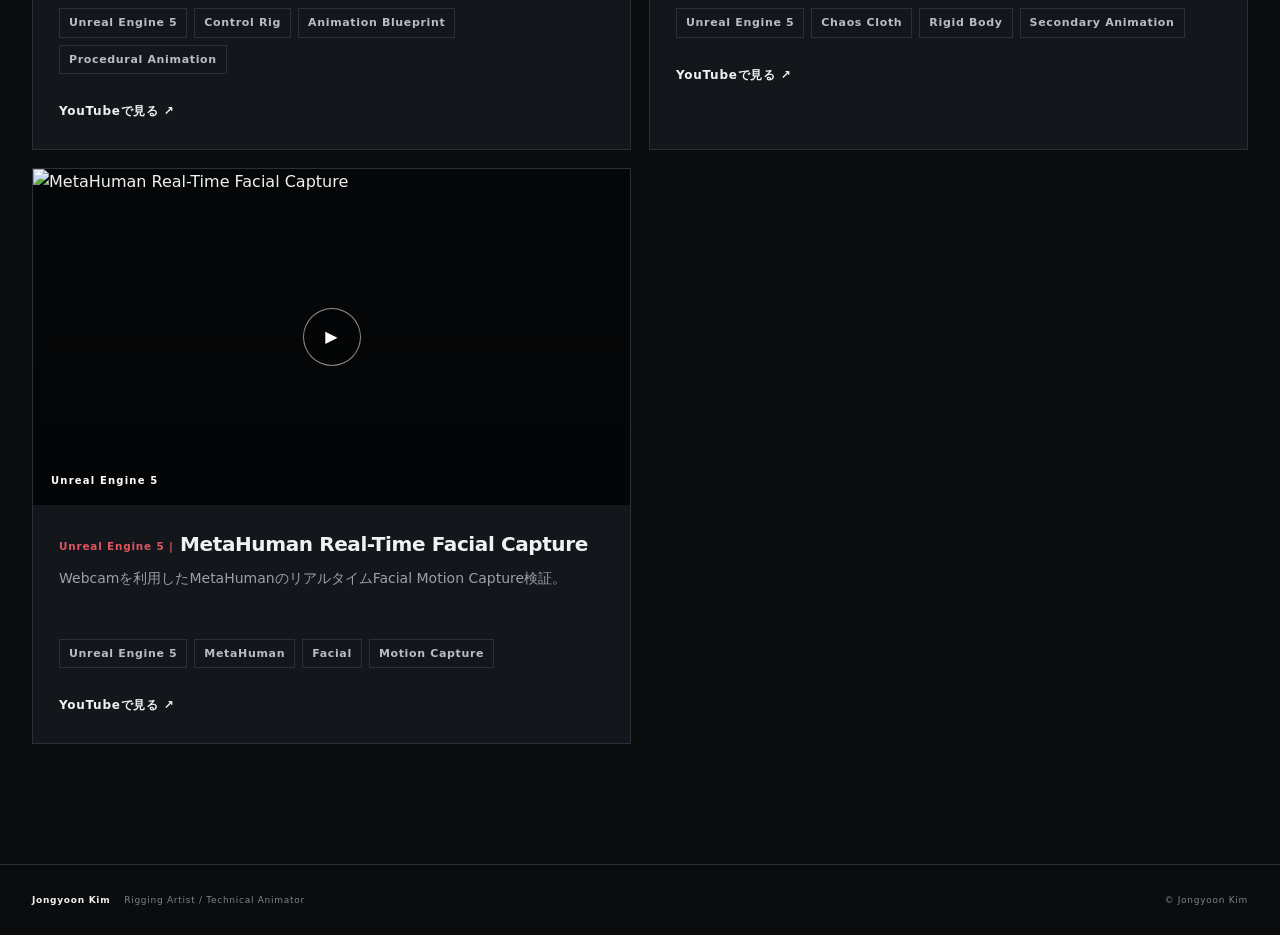
==== commit 2637f148: "Add 3ds Max animation direction tool video" ====
--- a/work.html
+++ b/work.html
@@ -19,7 +19,7 @@
   <link rel="stylesheet" href="css/work.css?v=20260915-1">
   <link rel="stylesheet" href="css/polish.css?v=20260915-1">
   <script src="data/translations.js?v=20260915-1" defer></script>
-  <script src="data/media.js?v=20260916-2" defer></script>
+  <script src="data/media.js?v=20260916-3" defer></script>
   <script src="js/i18n.js" defer></script>
   <script src="js/media-gallery.js?v=20260915-1" defer></script>
   <script src="js/visuals.js" defer></script>
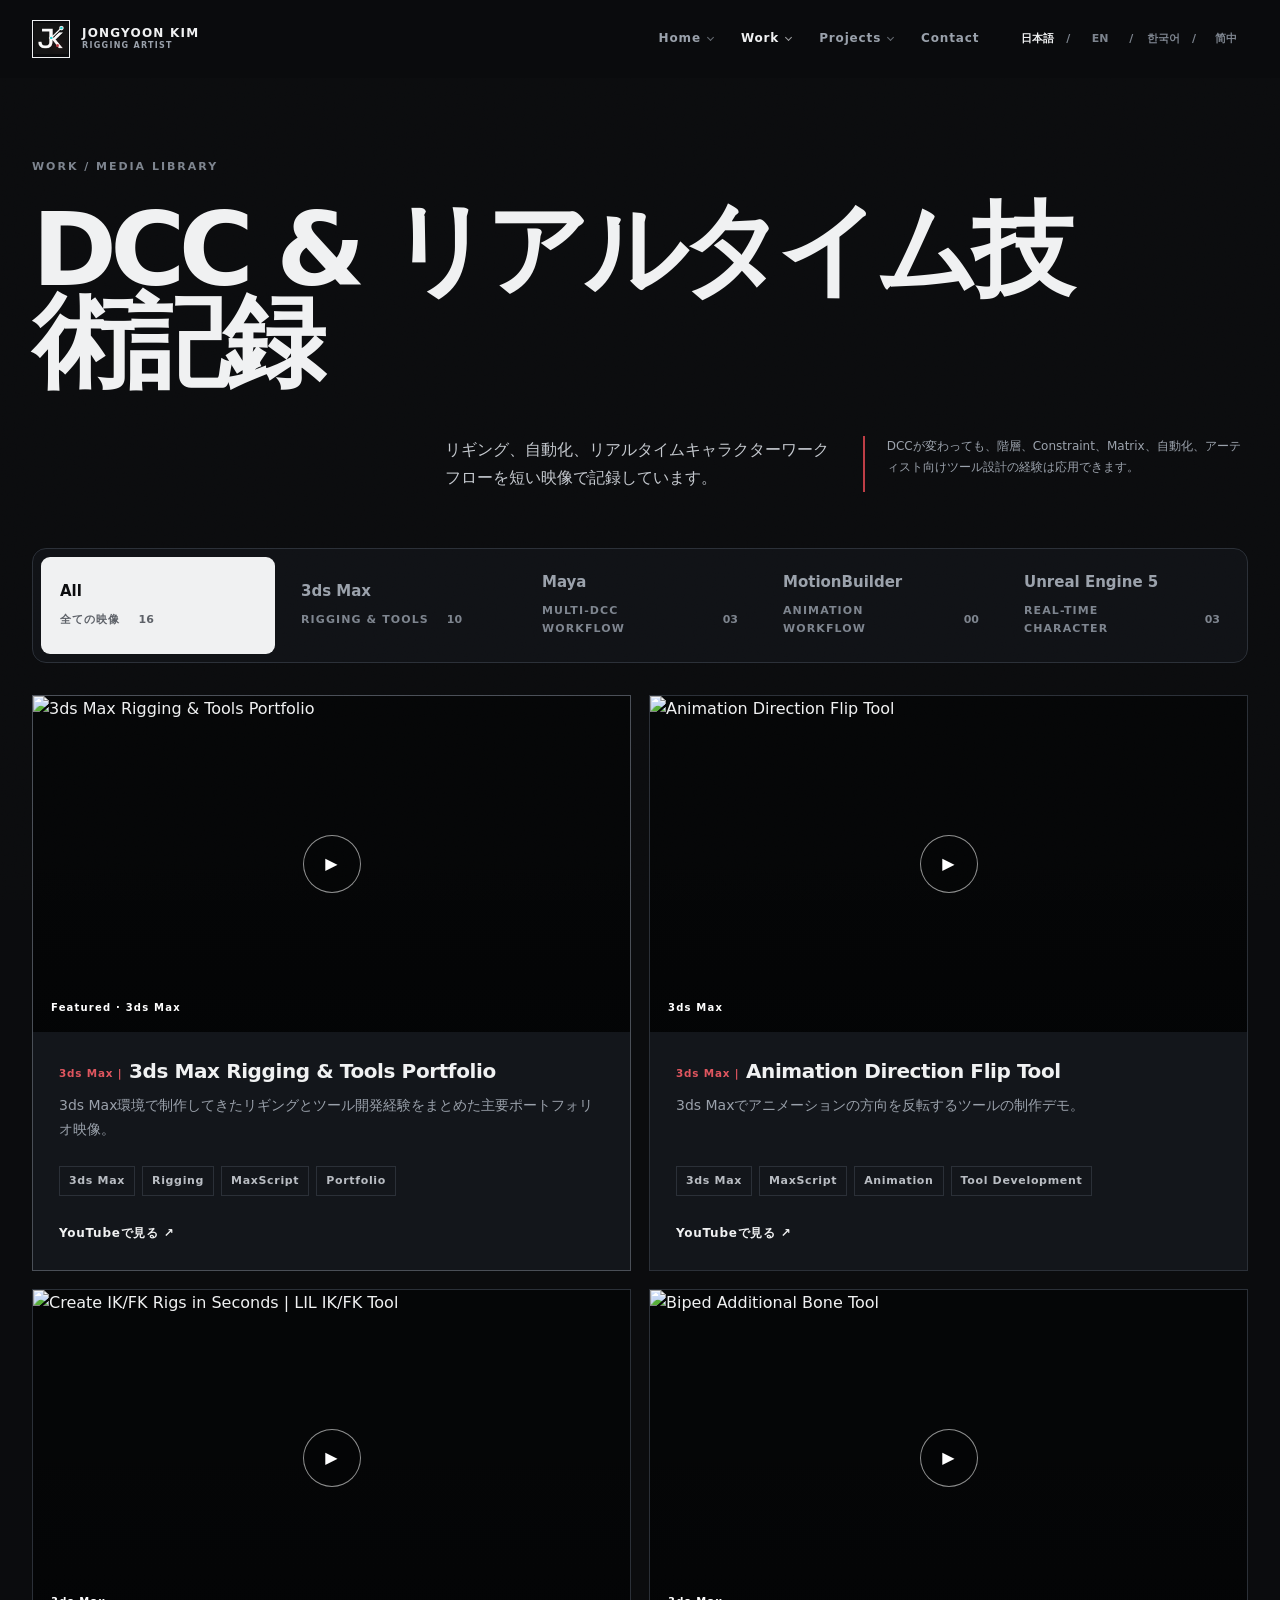
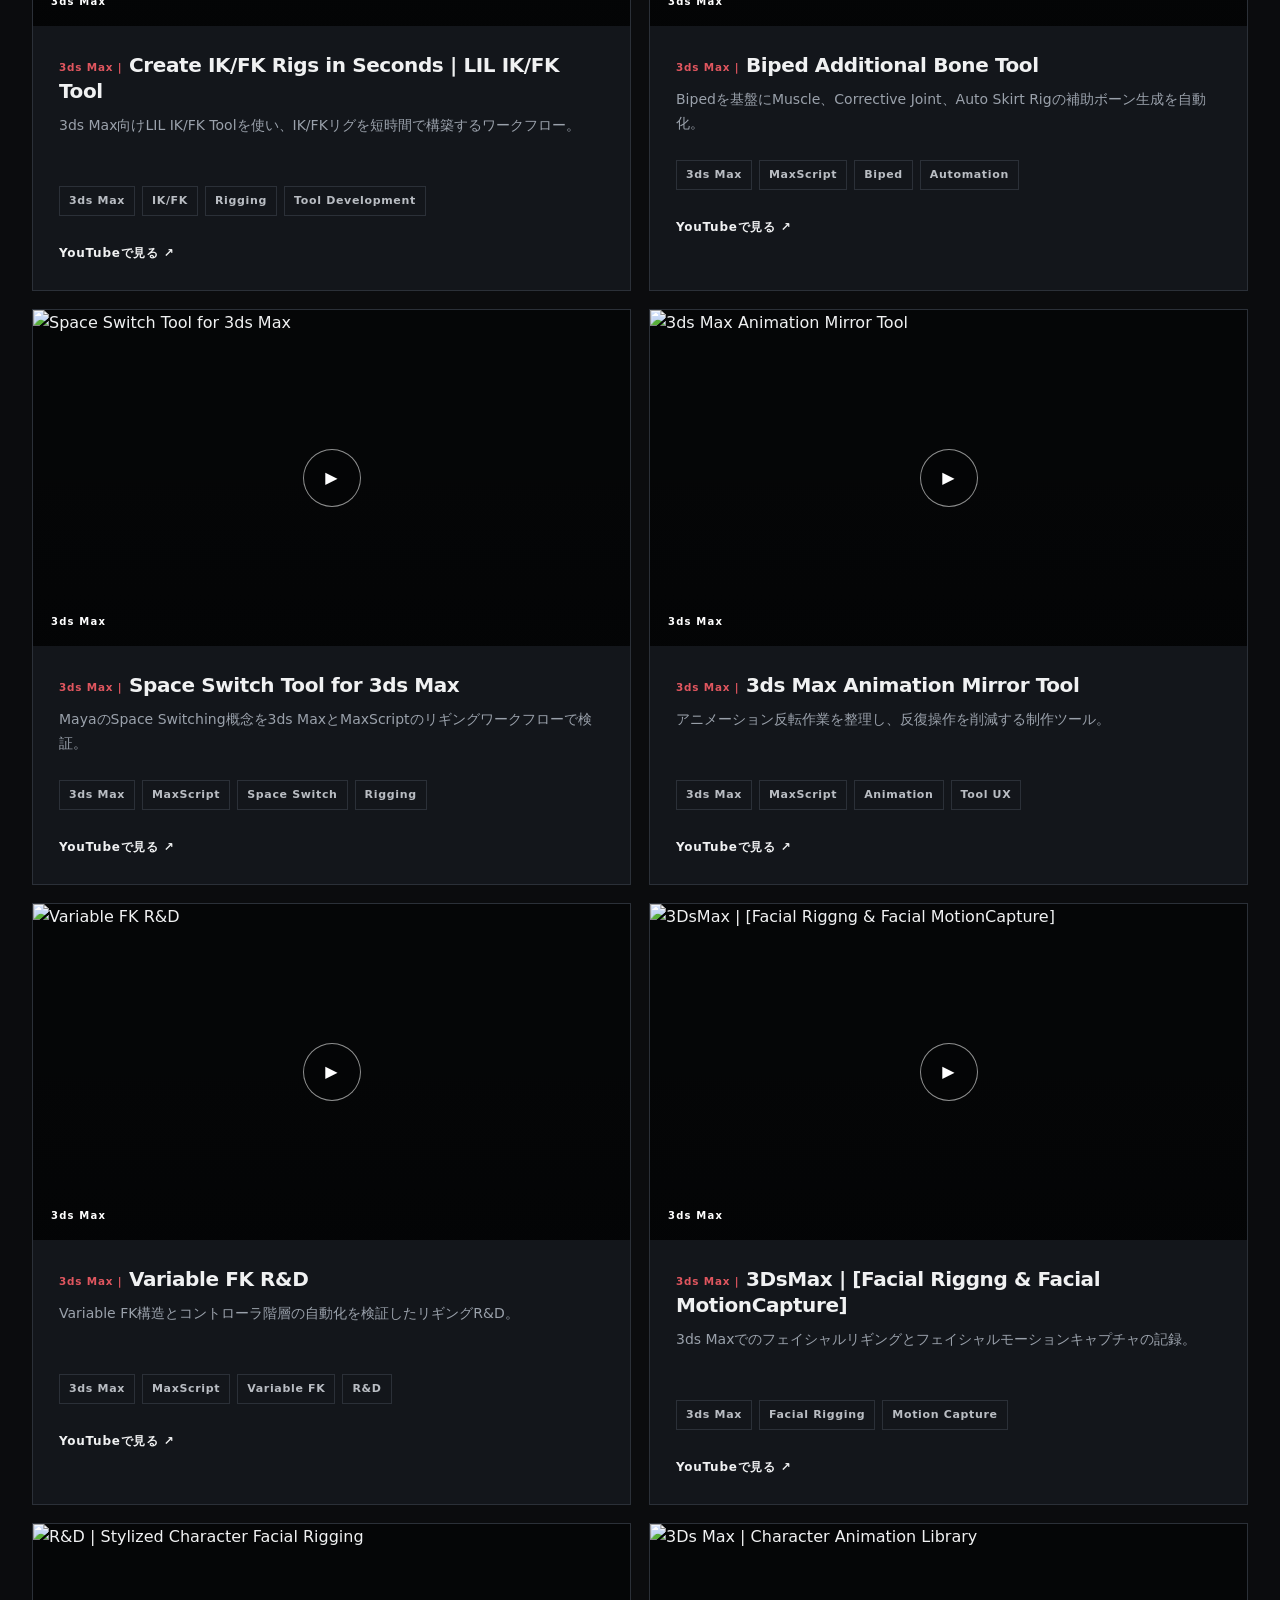
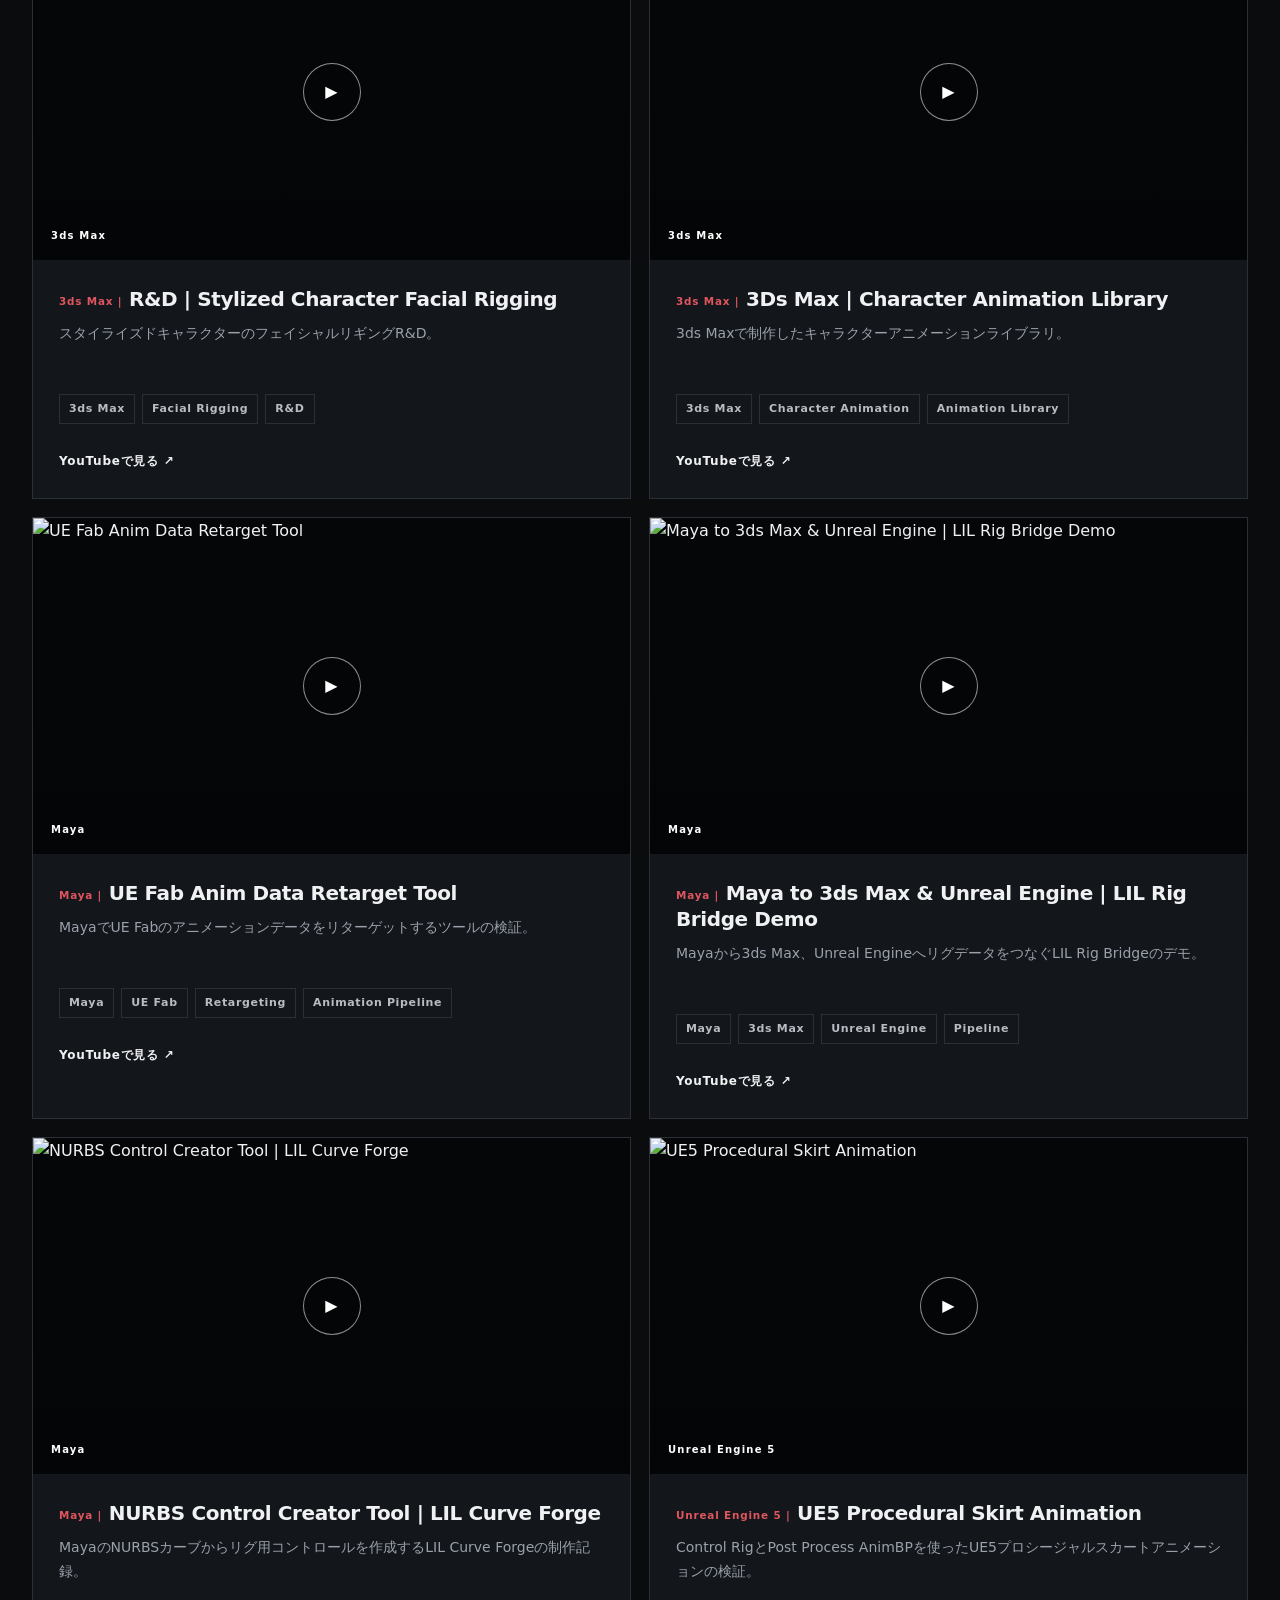
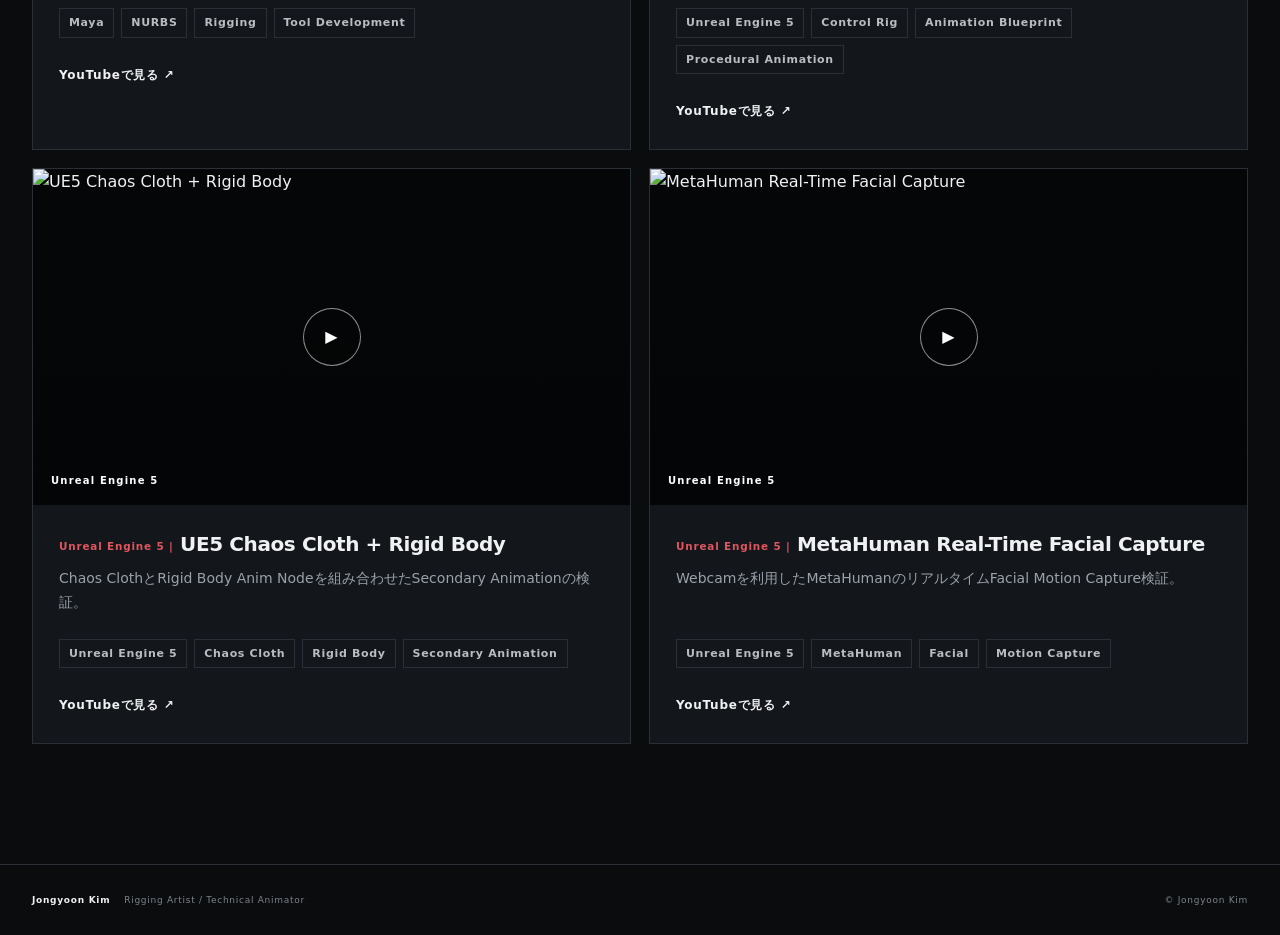
==== commit 9cc745f3: "Add Maya UE Fab retarget tool video" ====
--- a/work.html
+++ b/work.html
@@ -19,7 +19,7 @@
   <link rel="stylesheet" href="css/work.css?v=20260915-1">
   <link rel="stylesheet" href="css/polish.css?v=20260915-1">
   <script src="data/translations.js?v=20260915-1" defer></script>
-  <script src="data/media.js?v=20260916-3" defer></script>
+  <script src="data/media.js?v=20261002-1" defer></script>
   <script src="js/i18n.js" defer></script>
   <script src="js/media-gallery.js?v=20260915-1" defer></script>
   <script src="js/visuals.js" defer></script>
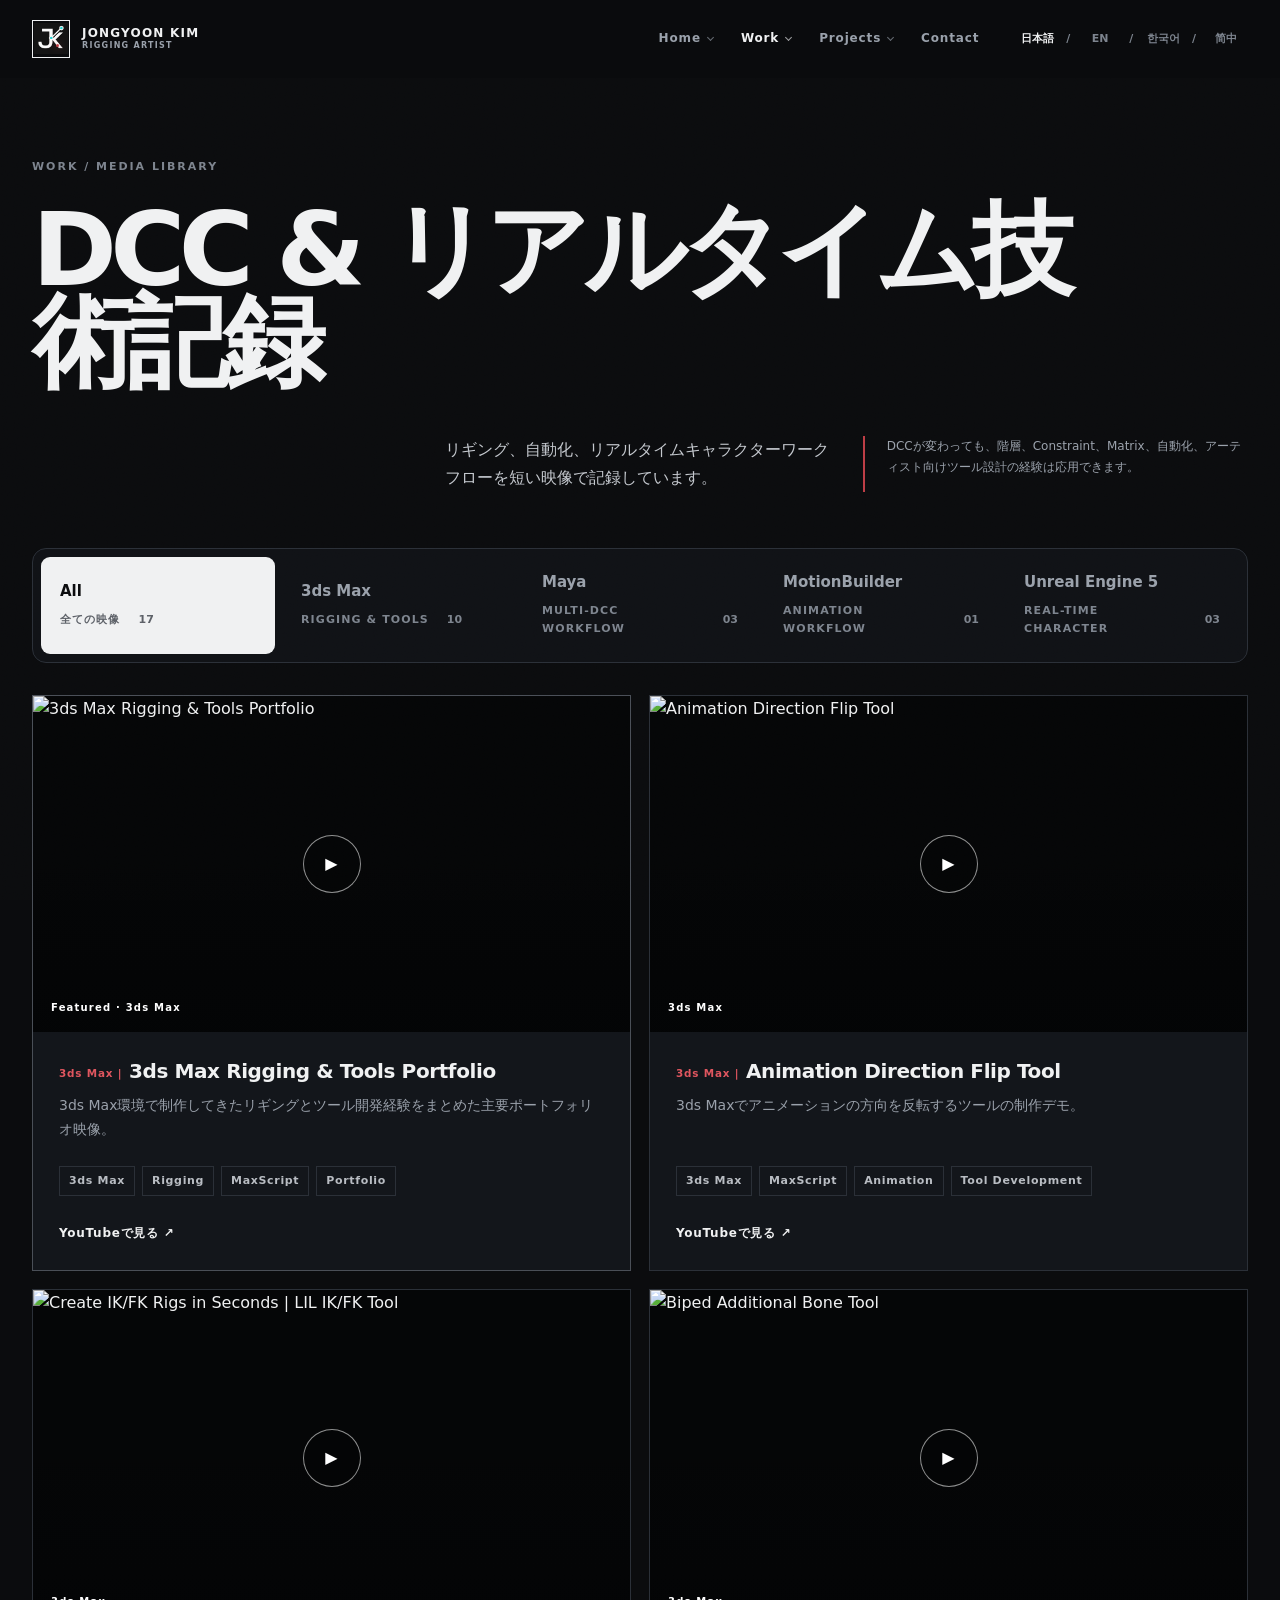
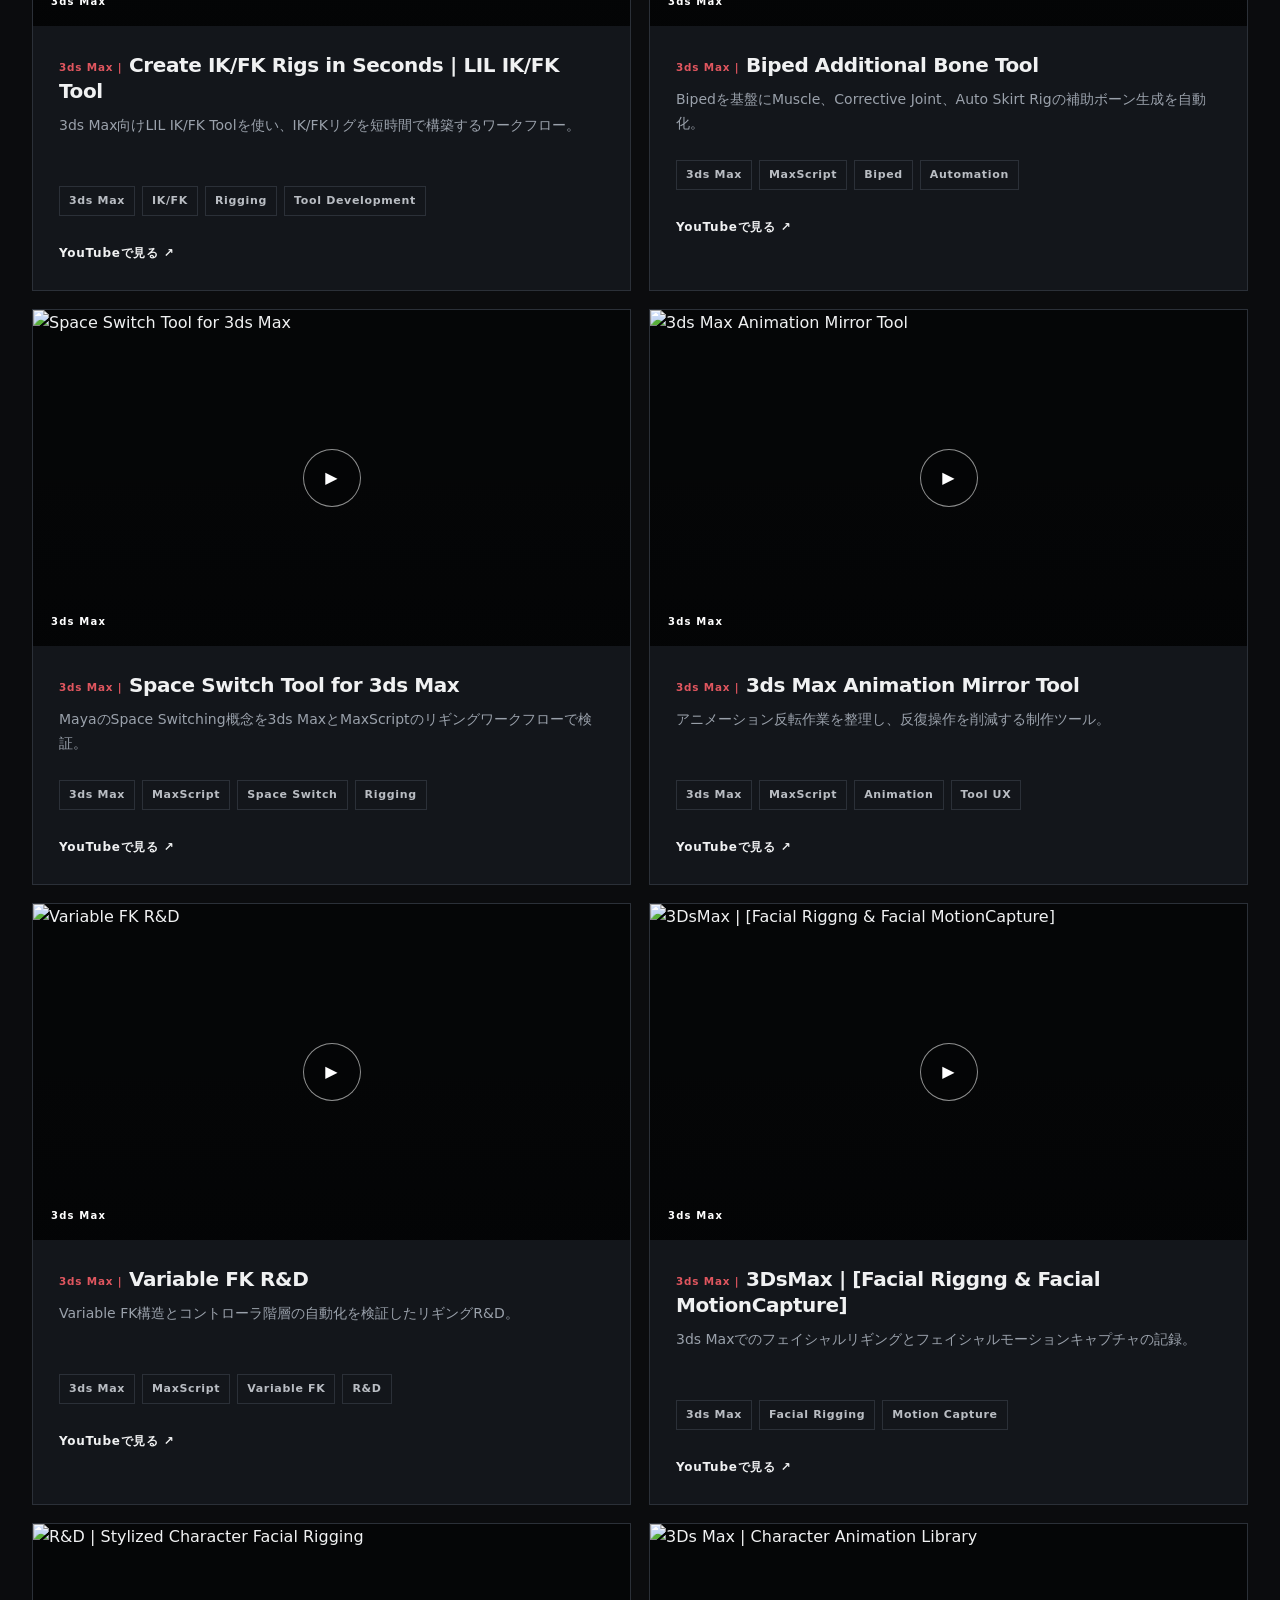
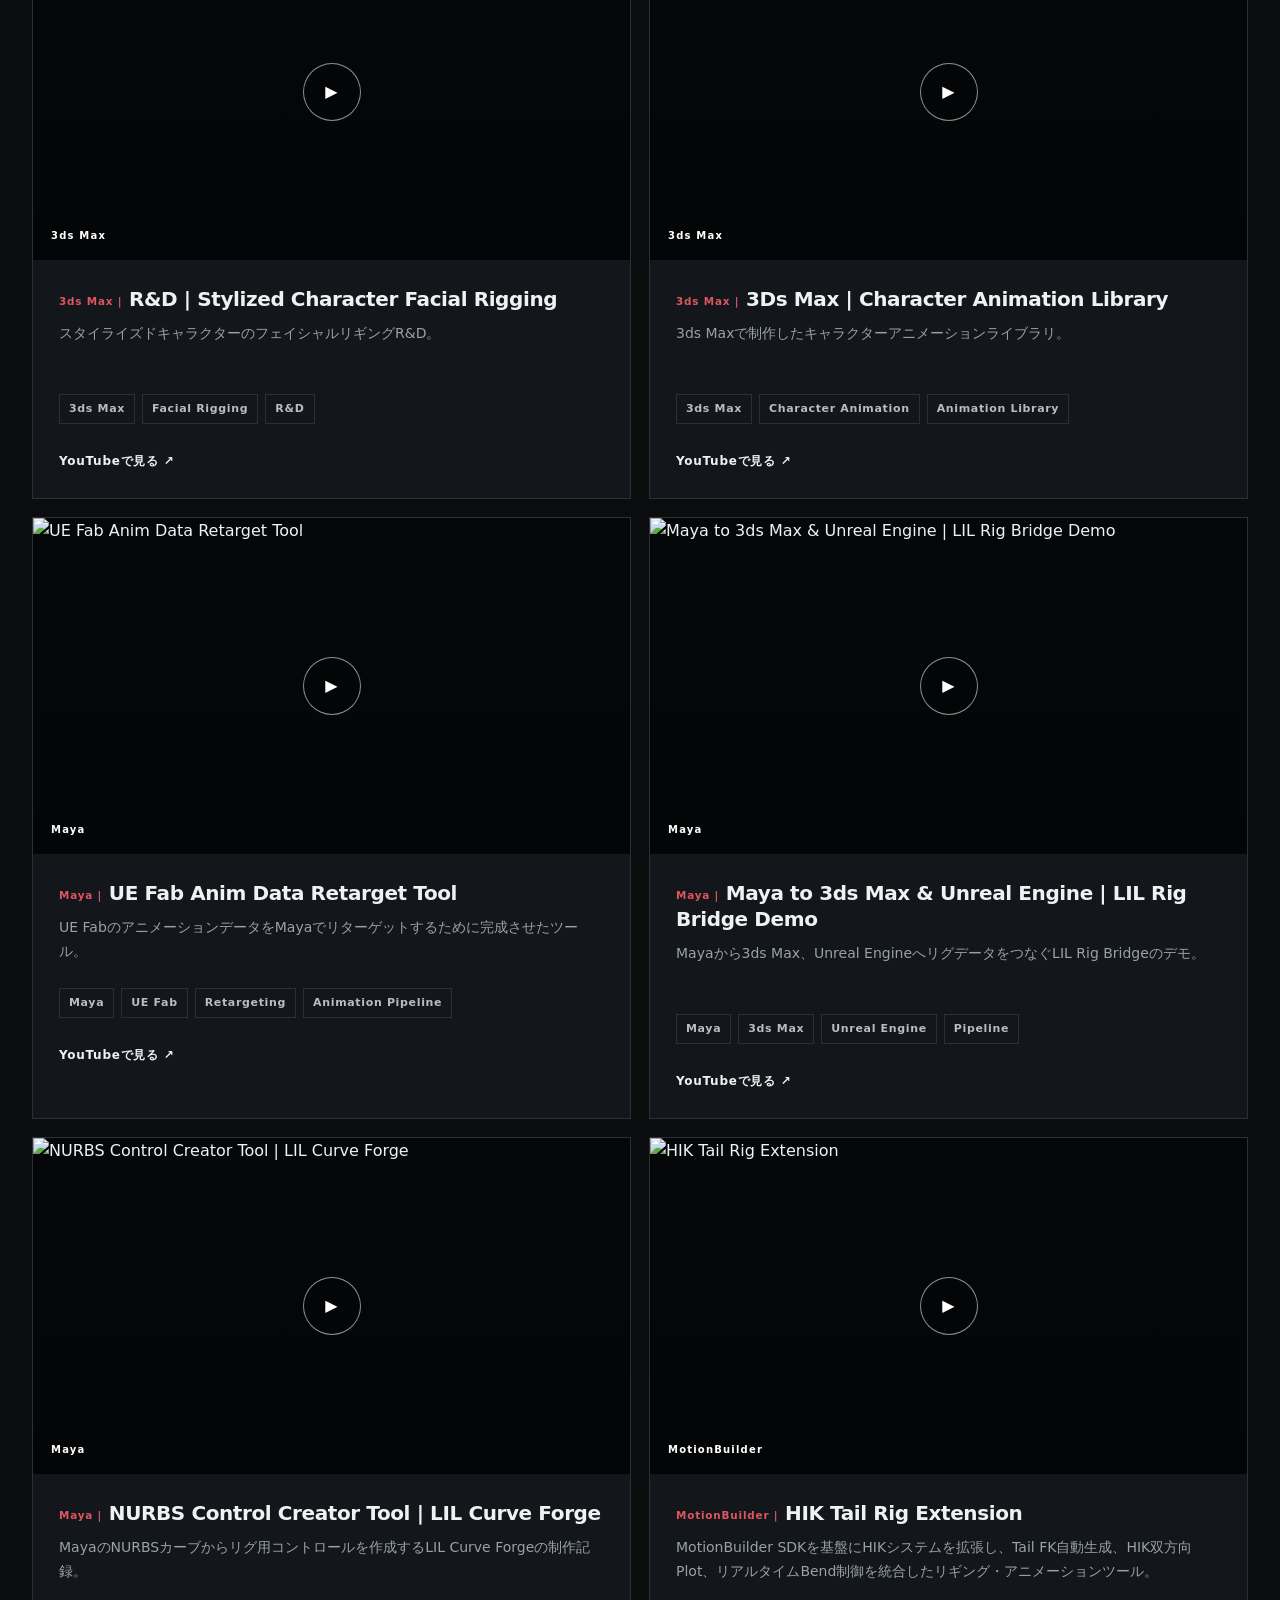
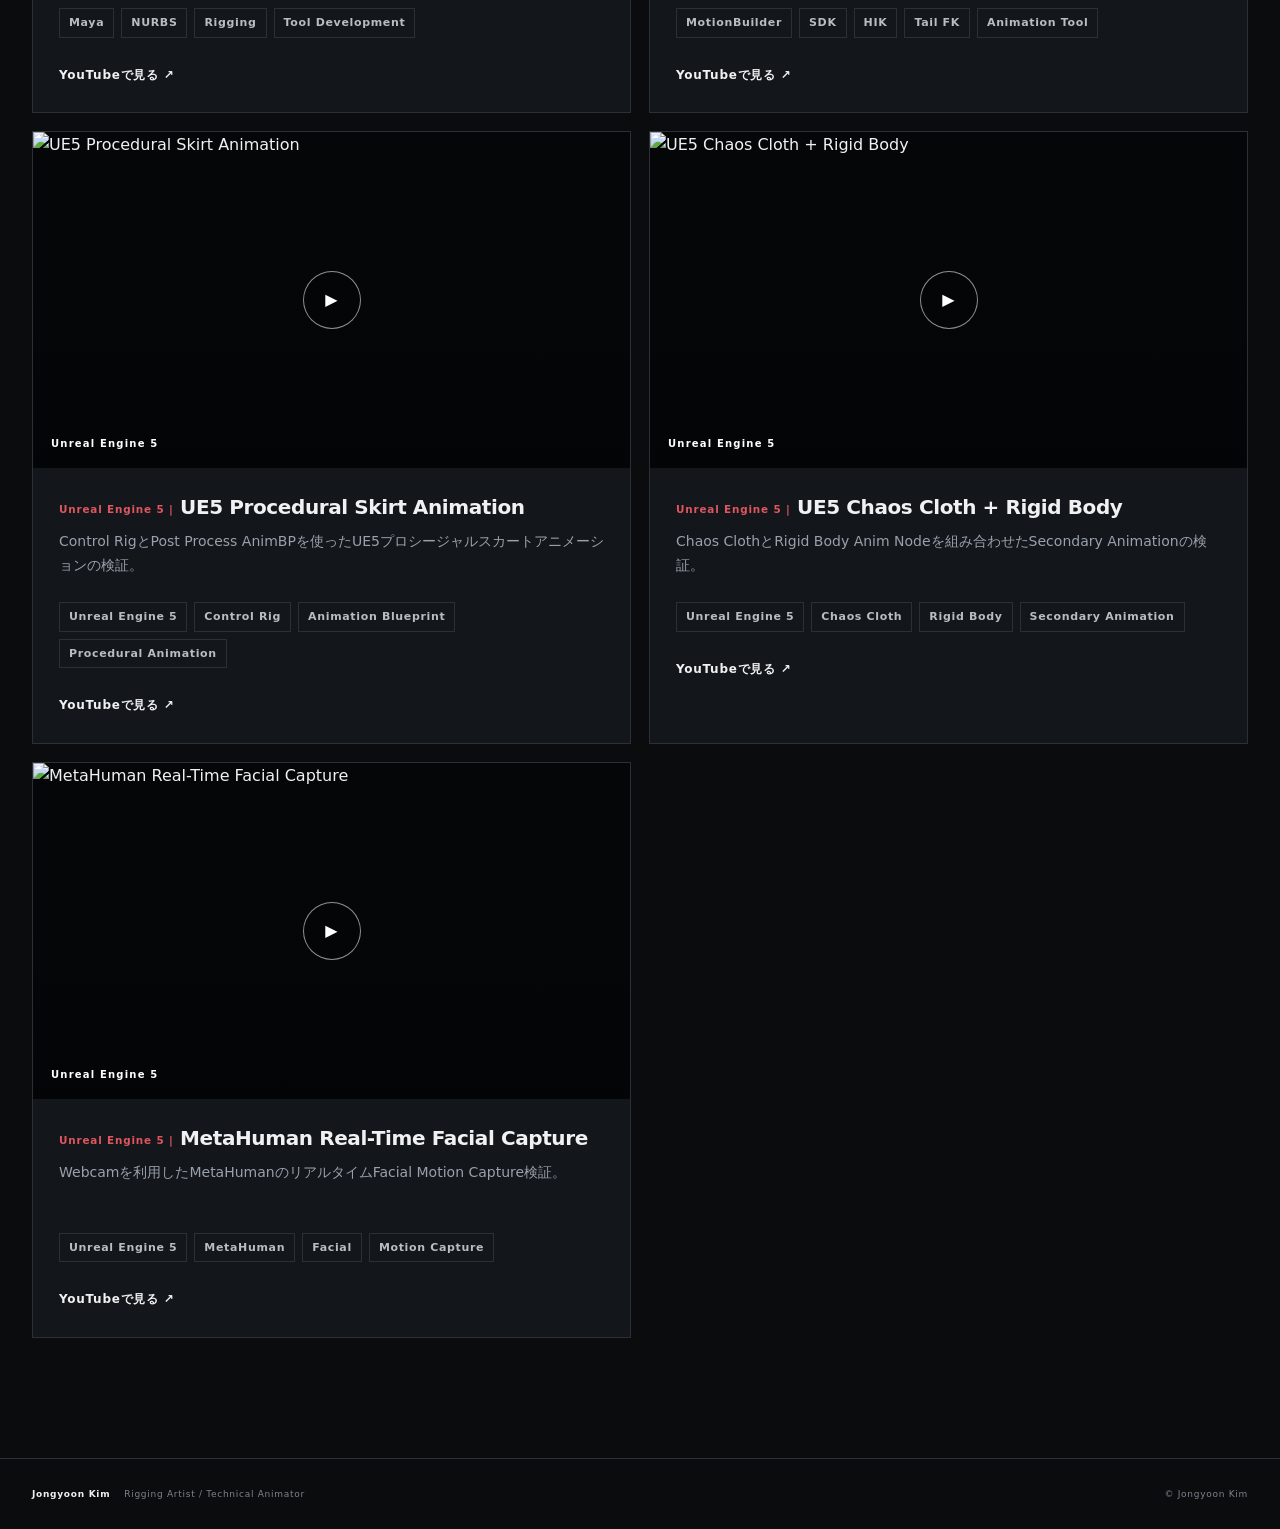
==== commit 09447b89: "Add MotionBuilder HIK rig extension video" ====
--- a/work.html
+++ b/work.html
@@ -19,7 +19,7 @@
   <link rel="stylesheet" href="css/work.css?v=20260915-1">
   <link rel="stylesheet" href="css/polish.css?v=20260915-1">
   <script src="data/translations.js?v=20260915-1" defer></script>
-  <script src="data/media.js?v=20261002-1" defer></script>
+  <script src="data/media.js?v=20261002-2" defer></script>
   <script src="js/i18n.js" defer></script>
   <script src="js/media-gallery.js?v=20260915-1" defer></script>
   <script src="js/visuals.js" defer></script>
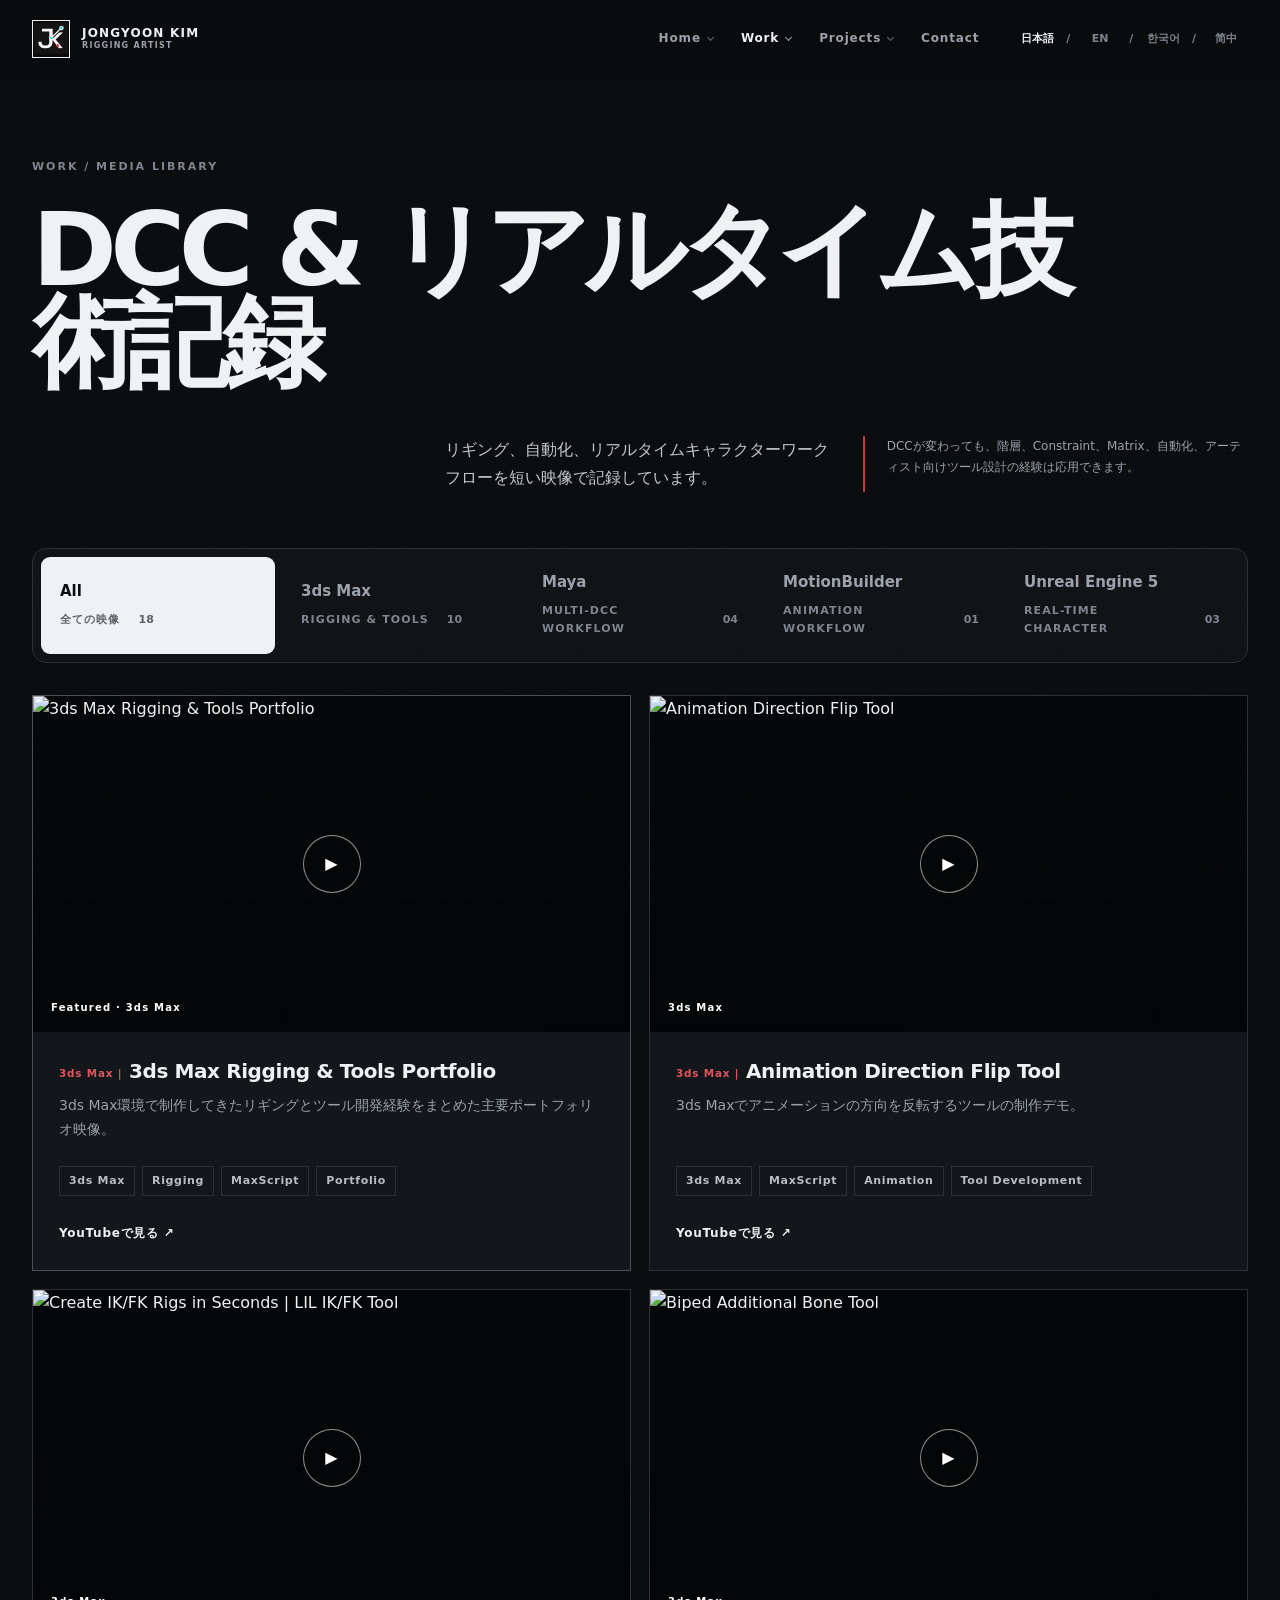
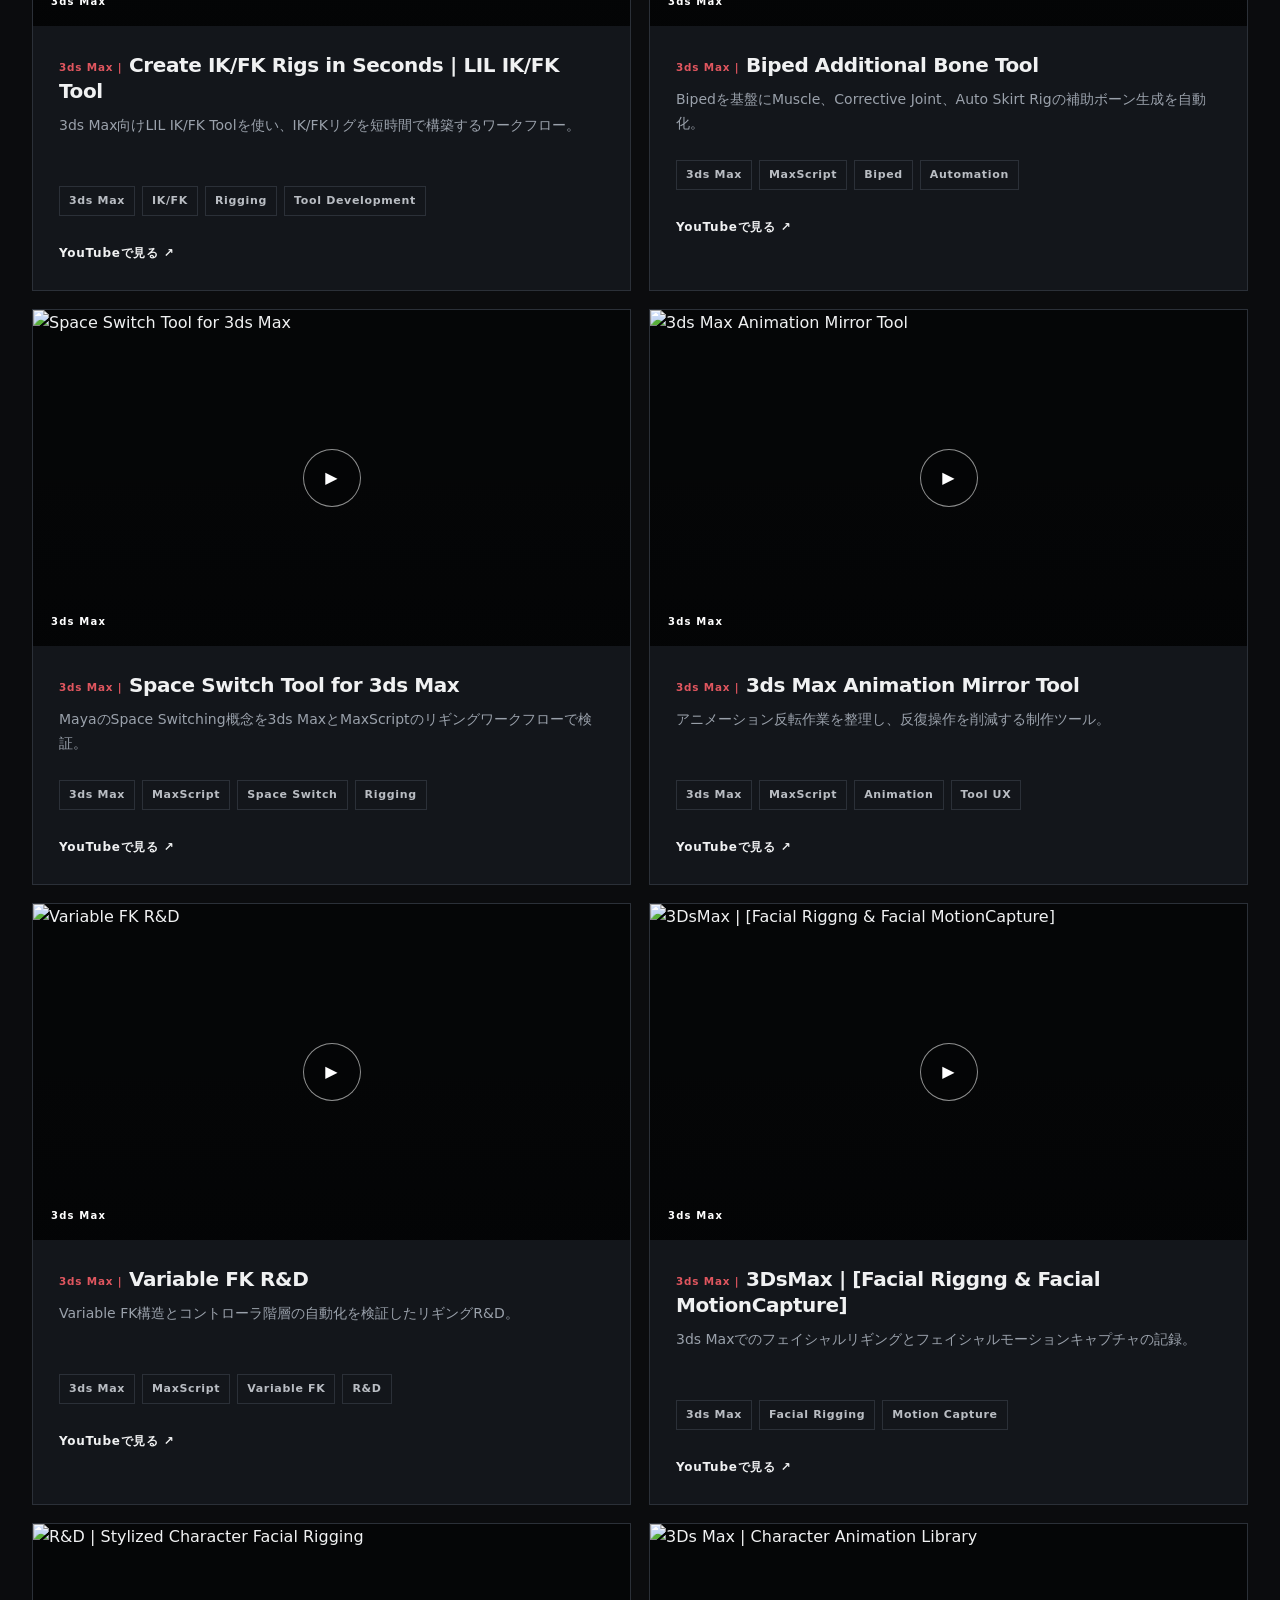
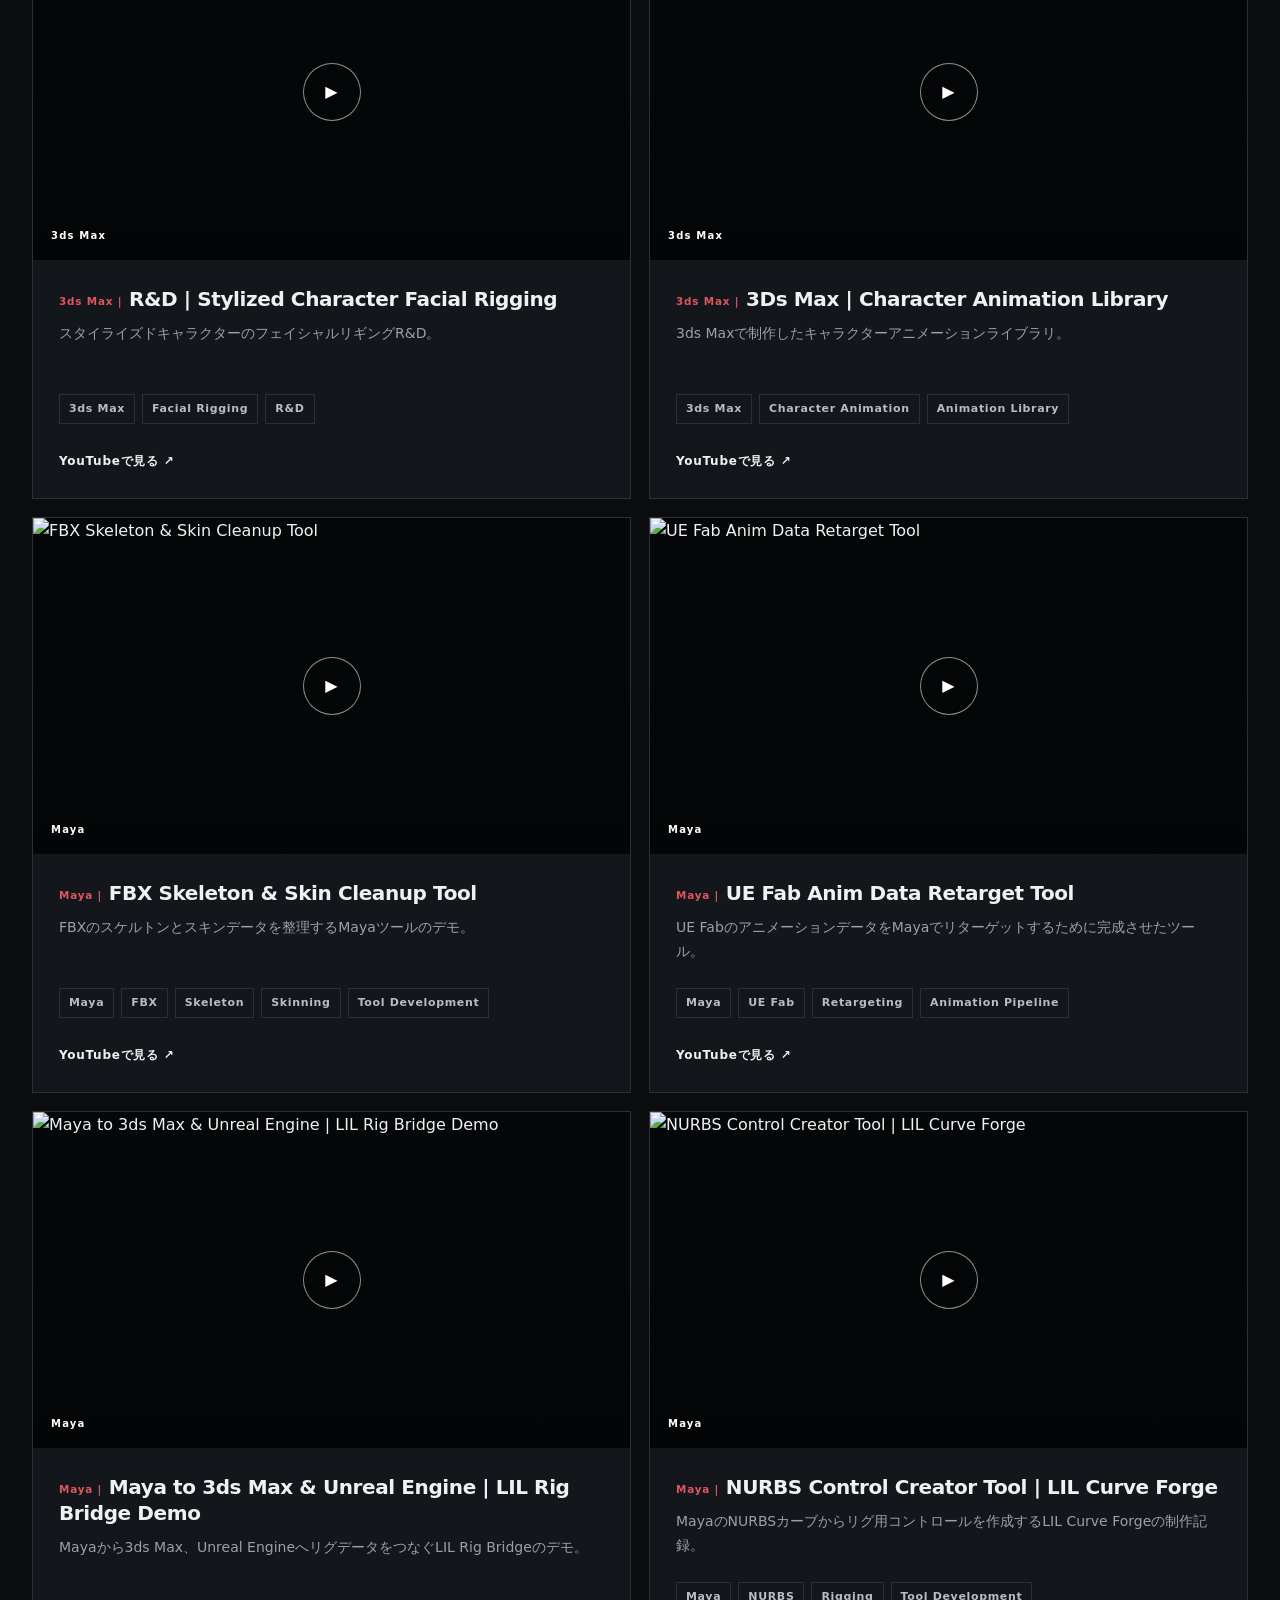
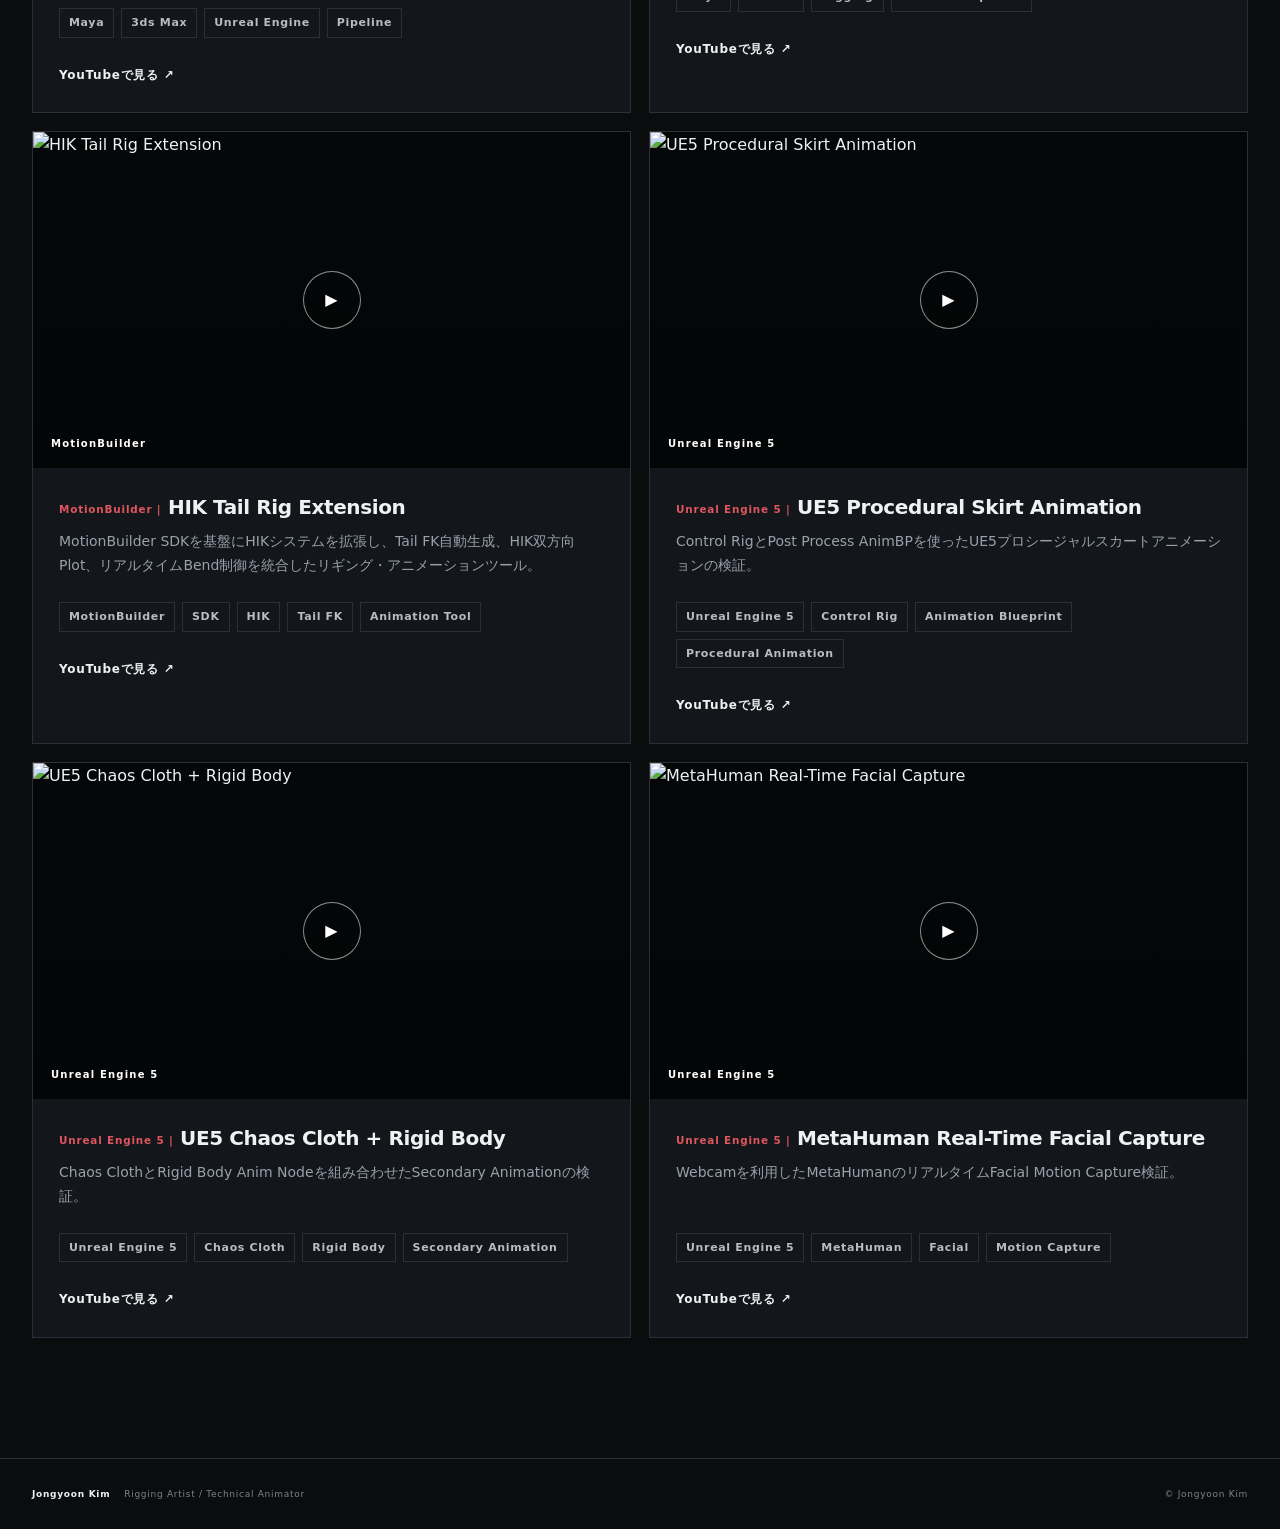
==== commit 46119ede: "Add Maya FBX cleanup portfolio entry Added a new Maya portfolio item for the FBX skeleton and skin c" ====
--- a/work.html
+++ b/work.html
@@ -19,7 +19,7 @@
   <link rel="stylesheet" href="css/work.css?v=20260915-1">
   <link rel="stylesheet" href="css/polish.css?v=20260915-1">
   <script src="data/translations.js?v=20260915-1" defer></script>
-  <script src="data/media.js?v=20261002-2" defer></script>
+  <script src="data/media.js?v=20261006-1" defer></script>
   <script src="js/i18n.js" defer></script>
   <script src="js/media-gallery.js?v=20260915-1" defer></script>
   <script src="js/visuals.js" defer></script>
--- a/css/polish.css
+++ b/css/polish.css
@@ -163,3 +163,5 @@
 @media (prefers-reduced-motion: reduce) {
   .section-surface, .section-surface::after, .section-heading h2 { animation: none !important; }
 }
+
+.production-meta .production-promotion { color: var(--accent); font-size: 11px; font-weight: 750; letter-spacing: .03em; }
